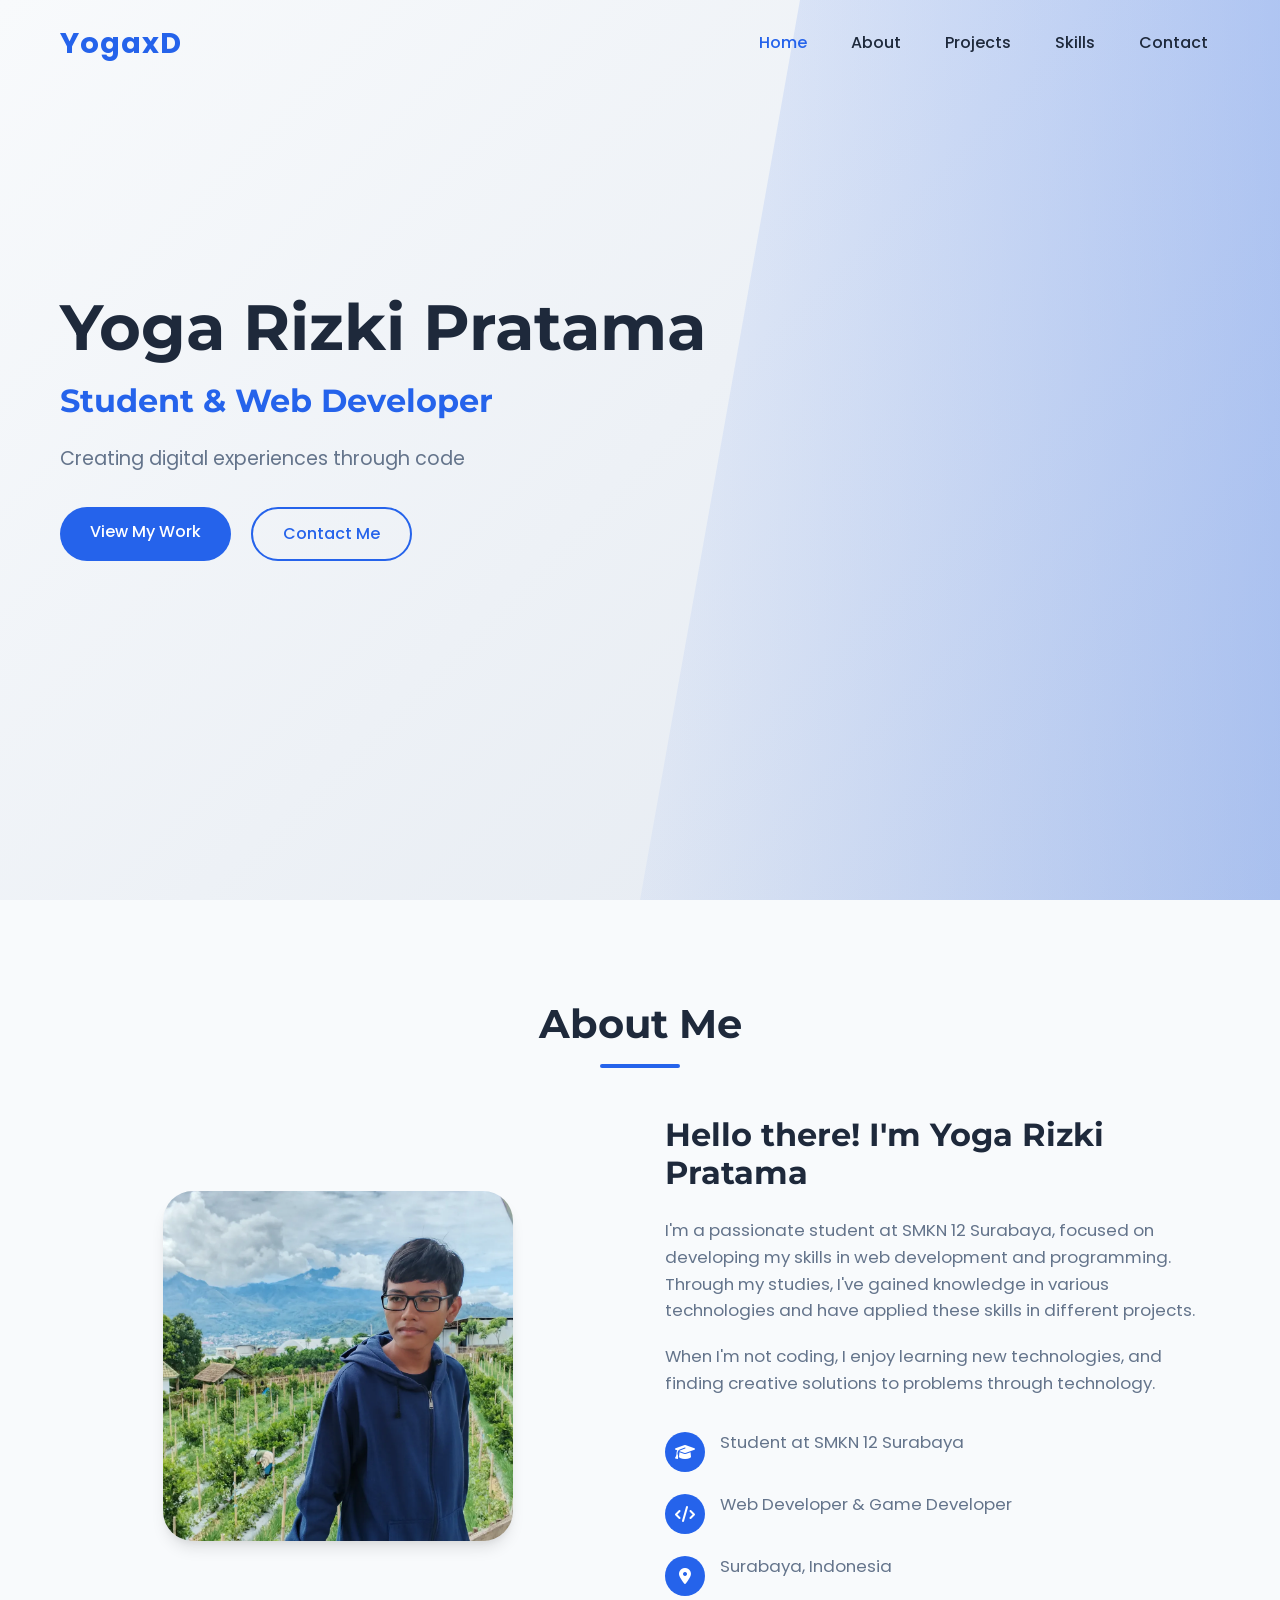
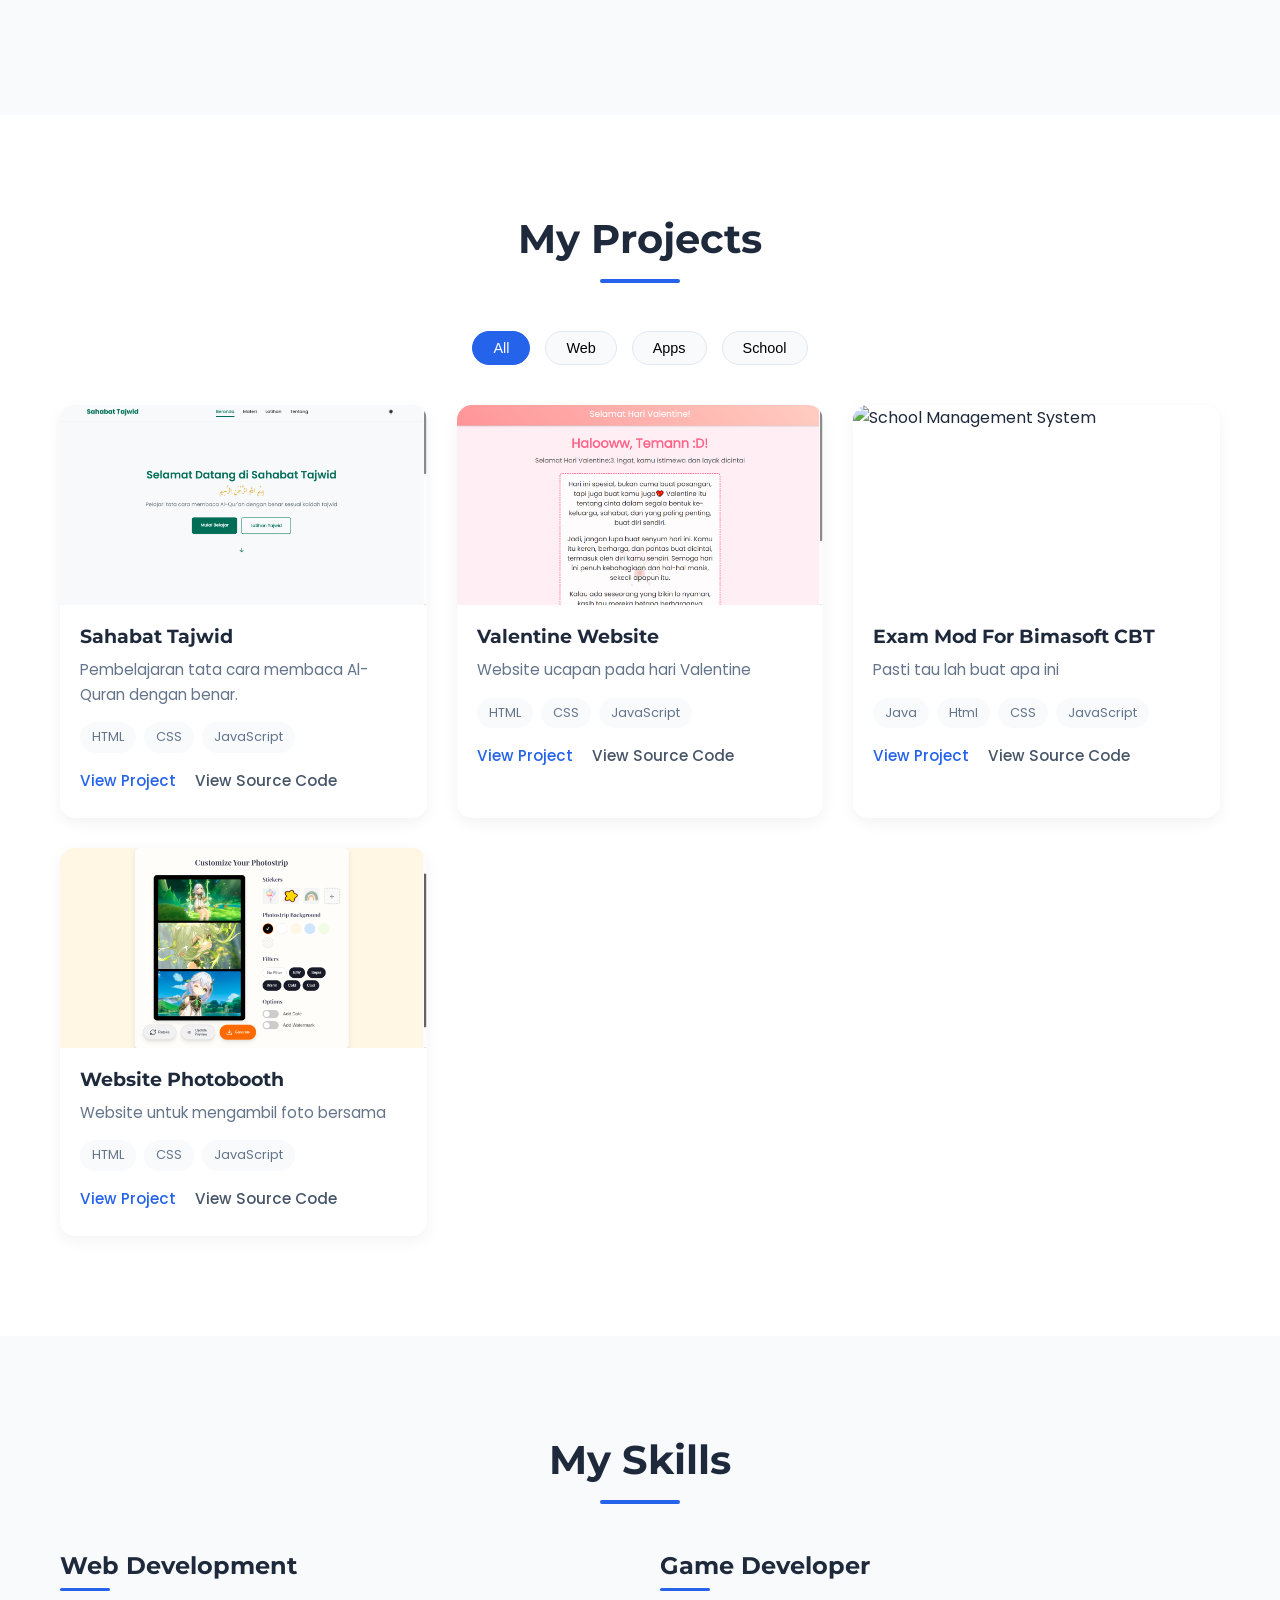
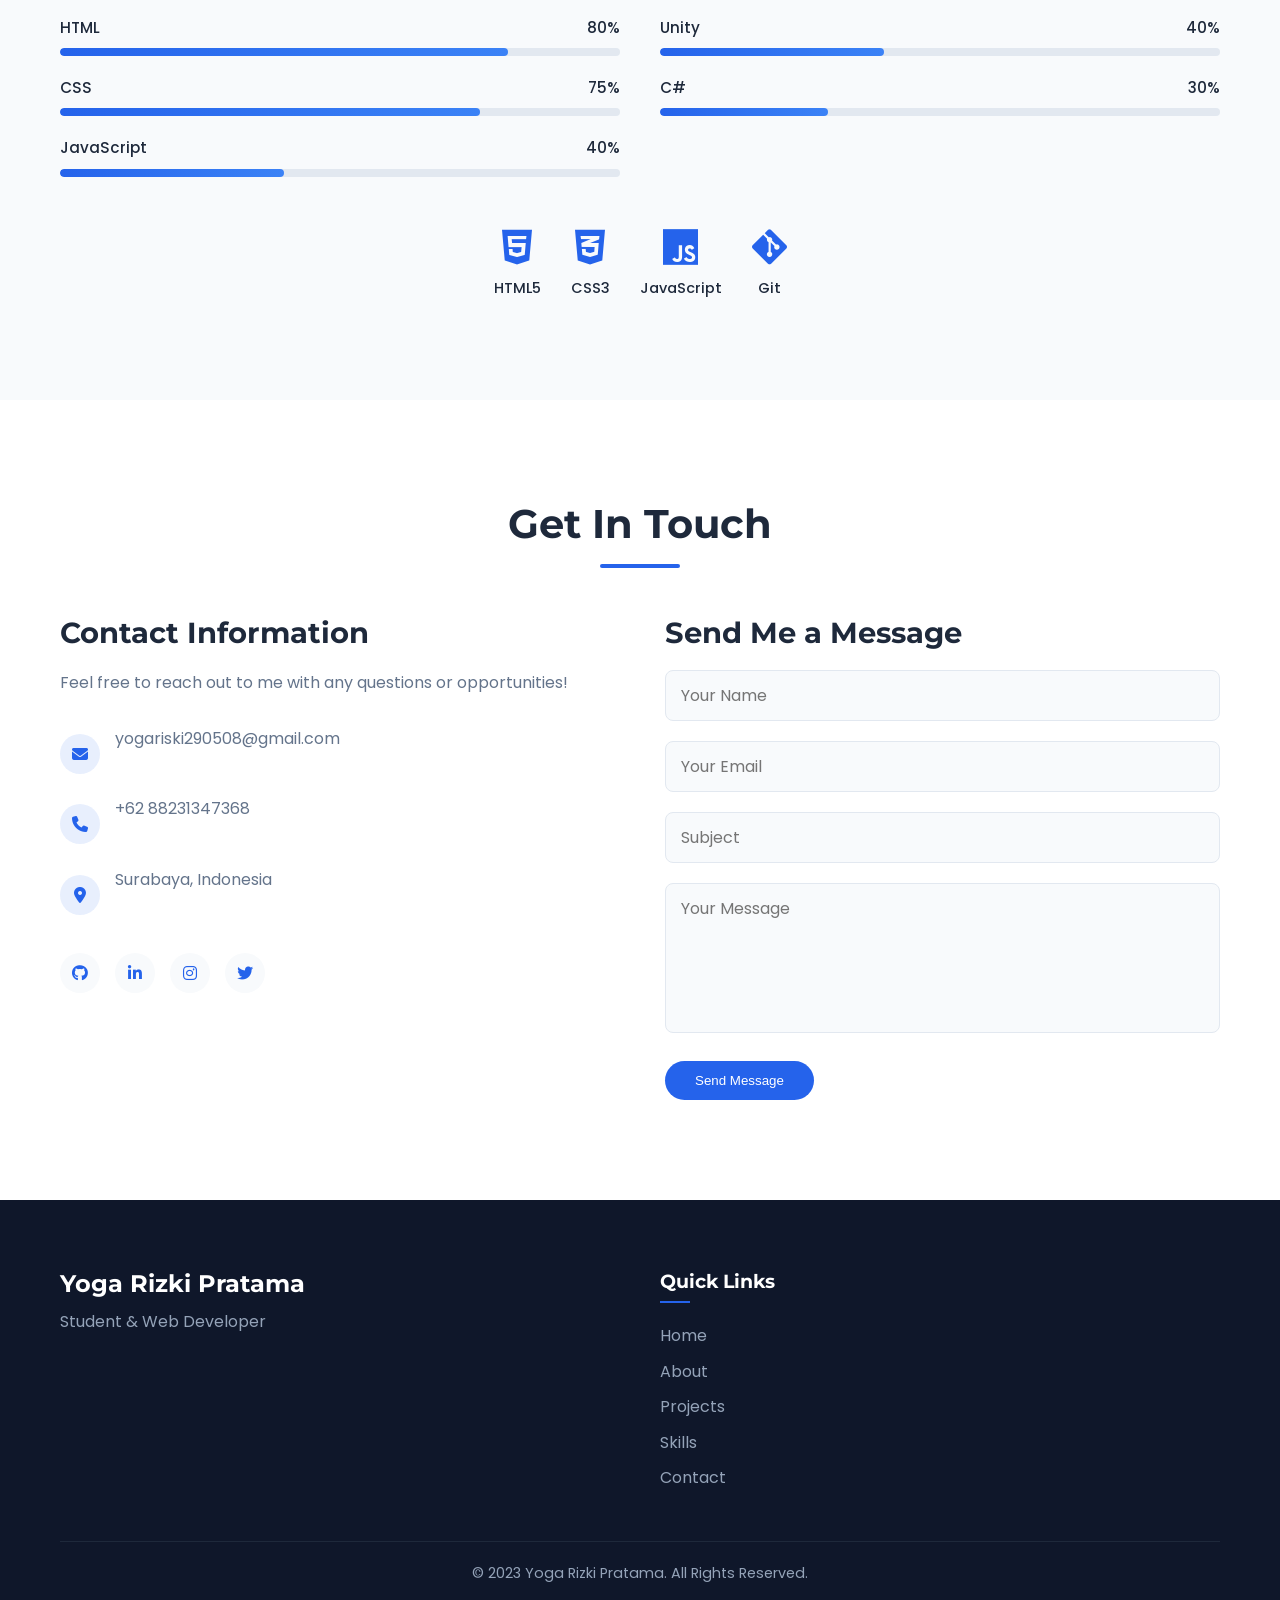
==== index.html @ cc087d46 "Update index.html" ====
<!DOCTYPE html>
<html lang="en">
  <head>
    <meta charset="UTF-8" />
    <meta name="viewport" content="width=device-width, initial-scale=1.0" />
    <title>Yoga Rizki Pratama - Portfolio</title>
    <meta name="description" content="Portfolio of Yoga Rizki Pratama, a student at SMKN 12 Surabaya" />
    <meta name="author" content="Yoga Rizki Pratama" />
    <meta property="og:image" content="/og-image.png" />
    <link rel="stylesheet" href="styles.css">
    <link rel="stylesheet" href="https://fonts.googleapis.com/css2?family=Poppins:wght@300;400;500;600;700&display=swap">
    <link rel="stylesheet" href="https://fonts.googleapis.com/css2?family=Montserrat:wght@700;800&display=swap">
    <link rel="stylesheet" href="https://cdnjs.cloudflare.com/ajax/libs/font-awesome/6.4.0/css/all.min.css">
  </head>

  <body>
    <nav class="navbar">
      <div class="container">
        <div class="logo">YogaxD</div>
        <ul class="nav-links">
          <li><a href="#home" class="active">Home</a></li>
          <li><a href="#about">About</a></li>
          <li><a href="#projects">Projects</a></li>
          <li><a href="#skills">Skills</a></li>
          <li><a href="#contact">Contact</a></li>
        </ul>
        <div class="hamburger">
          <span></span>
          <span></span>
          <span></span>
        </div>
      </div>
    </nav>

    <section id="home" class="hero">
      <div class="container">
        <div class="hero-content">
          <h1>Yoga Rizki Pratama</h1>
          <h2>Student & Web Developer</h2>
          <p>Creating digital experiences through code</p>
          <div class="hero-buttons">
            <a href="#projects" class="btn btn-primary">View My Work</a>
            <a href="#contact" class="btn btn-secondary">Contact Me</a>
          </div>
        </div>
      </div>
      <div class="hero-shape"></div>
    </section>

    <section id="about" class="about">
      <div class="container">
        <div class="section-header">
          <h2>About Me</h2>
          <div class="underline"></div>
        </div>
        <div class="about-content">
          <div class="about-image">
            <div class="image-container">
              <img src="img/yoga.jpg" alt="Yoga Rizki Pratama" class="profile-image">
            </div>
          </div>
          <div class="about-text">
            <h3>Hello there! I'm Yoga Rizki Pratama</h3>
            <p>I'm a passionate student at SMKN 12 Surabaya, focused on developing my skills in web development and programming. Through my studies, I've gained knowledge in various technologies and have applied these skills in different projects.</p>
            <p>When I'm not coding, I enjoy learning new technologies, and finding creative solutions to problems through technology.</p>
            <div class="about-details">
              <div class="detail">
                <i class="fas fa-graduation-cap"></i>
                <p>Student at SMKN 12 Surabaya</p>
              </div>
              <div class="detail">
                <i class="fas fa-code"></i>
                <p>Web Developer & Game Developer</p>
              </div>
              <div class="detail">
                <i class="fas fa-map-marker-alt"></i>
                <p>Surabaya, Indonesia</p>
              </div>
            </div>
          </div>
        </div>
      </div>
    </section>

    <section id="projects" class="projects">
      <div class="container">
        <div class="section-header">
          <h2>My Projects</h2>
          <div class="underline"></div>
        </div>
        <div class="project-filter">
          <button class="filter-btn active" data-filter="all">All</button>
          <button class="filter-btn" data-filter="web">Web</button>
          <button class="filter-btn" data-filter="apps">Apps</button>
          <button class="filter-btn" data-filter="school">School</button>
        </div>
        <div class="projects-grid">
          <div class="project-card" data-category="web">
            <div class="project-img">
              <img src="img/sahabat-tajwid.png" alt="Sahabat Tajwid">
            </div>
            <div class="project-content">
              <h3>Sahabat Tajwid</h3>
              <p>Pembelajaran tata cara membaca Al-Quran dengan benar.</p>
              <div class="project-tags">
                <span>HTML</span>
                <span>CSS</span>
                <span>JavaScript</span>
              </div>
              <a href="https://sahabat-tajwid.vercel.app/" class="project-link">View Project</a>
              <a href="https://github.com/yogaxdd/Sahabat-Tajwid" class="project-source-link">View Source Code</a>
            </div>
          </div>
          <div class="project-card" data-category="web">
            <div class="project-img">
              <img src="img/valentine.png" alt="Valentine Website">
            </div>
            <div class="project-content">
              <h3>Valentine Website</h3>
              <p>Website ucapan pada hari Valentine</p>
              <div class="project-tags">
                <span>HTML</span>
                <span>CSS</span>
                <span>JavaScript</span>
              </div>
              <a href="https://happyvalentineforyou.vercel.app/" class="project-link">View Project</a>
              <a href="https://github.com/yogaxdd/Valentine-Website" class="project-source-link">View Source Code</a>
            </div>
          </div>
          <div class="project-card" data-category="school">
            <div class="project-img">
              <img src="https://images.unsplash.com/photo-1461749280684-dccba630e2f6" alt="School Management System">
            </div>
            <div class="project-content">
              <h3>Exam Mod For Bimasoft CBT</h3>
              <p>Pasti tau lah buat apa ini</p>
              <div class="project-tags">
                <span>Java</span>
                <span>Html</span>
                <span>CSS</span>
                <span>JavaScript</span>
              </div>
              <a href="https://github.com/yogaxdd/CBT-ExamMod" class="project-link">View Project</a>
              <a href="https://github.com/yogaxdd/CBT-ExamMod" class="project-source-link">View Source Code</a>
            </div>
          </div>
          <div class="project-card" data-category="web">
            <div class="project-img">
              <img src="img/photobooth.png" alt="Personal Blog">
            </div>
            <div class="project-content">
              <h3>Website Photobooth</h3>
              <p>Website untuk mengambil foto bersama</p>
              <div class="project-tags">
                <span>HTML</span>
                <span>CSS</span>
                <span>JavaScript</span>
              </div>
              <a href="https://sinemarolas-photobooth.vercel.app/" class="project-link">View Project</a>
              <a href="https://github.com/yogaxdd/Sinemarolas-Photobooth" class="project-source-link">View Source Code</a>
            </div>
          </div>
        </div>
      </div>
    </section>

    <section id="skills" class="skills">
      <div class="container">
        <div class="section-header">
          <h2>My Skills</h2>
          <div class="underline"></div>
        </div>
        <div class="skills-content">
          <div class="skills-category">
            <h3>Web Development</h3>
            <div class="skills-list">
              <div class="skill-item">
                <div class="skill-info">
                  <span>HTML</span>
                  <span>80%</span>
                </div>
                <div class="skill-bar">
                  <div class="skill-progress" style="width: 80%"></div>
                </div>
              </div>
              <div class="skill-item">
                <div class="skill-info">
                  <span>CSS</span>
                  <span>75%</span>
                </div>
                <div class="skill-bar">
                  <div class="skill-progress" style="width: 75%"></div>
                </div>
              </div>
              <div class="skill-item">
                <div class="skill-info">
                  <span>JavaScript</span>
                  <span>40%</span>
                </div>
                <div class="skill-bar">
                  <div class="skill-progress" style="width: 40%"></div>
                </div>
              </div>
            </div>
          </div>
          <div class="skills-category">
            <h3>Game Developer</h3>
            <div class="skills-list">
              <div class="skill-item">
                <div class="skill-info">
                  <span>Unity</span>
                  <span>40%</span>
                </div>
                <div class="skill-bar">
                  <div class="skill-progress" style="width: 40%"></div>
                </div>
              </div>
              <div class="skill-item">
                <div class="skill-info">
                  <span>C#</span>
                  <span>30%</span>
                </div>
                <div class="skill-bar">
                  <div class="skill-progress" style="width: 30%"></div>
                </div>
              </div>
            </div>
          </div>
        </div>
        <div class="technologies">
          <div class="tech-item">
            <i class="fab fa-html5"></i>
            <span>HTML5</span>
          </div>
          <div class="tech-item">
            <i class="fab fa-css3-alt"></i>
            <span>CSS3</span>
          </div>
          <div class="tech-item">
            <i class="fab fa-js"></i>
            <span>JavaScript</span>
          </div>
          <div class="tech-item">
            <i class="fab fa-git-alt"></i>
            <span>Git</span>
          </div>
        </div>
      </div>
    </section>

    <section id="contact" class="contact">
      <div class="container">
        <div class="section-header">
          <h2>Get In Touch</h2>
          <div class="underline"></div>
        </div>
        <div class="contact-content">
          <div class="contact-info">
            <h3>Contact Information</h3>
            <p>Feel free to reach out to me with any questions or opportunities!</p>
            <div class="contact-details">
              <div class="contact-item">
                <i class="fas fa-envelope"></i>
                <p>yogariski290508@gmail.com</p>
              </div>
              <div class="contact-item">
                <i class="fas fa-phone"></i>
                <p>+62 88231347368</p>
              </div>
              <div class="contact-item">
                <i class="fas fa-map-marker-alt"></i>
                <p>Surabaya, Indonesia</p>
              </div>
            </div>
            <div class="social-links">
              <a href="#"><i class="fab fa-github"></i></a>
              <a href="#"><i class="fab fa-linkedin-in"></i></a>
              <a href="#"><i class="fab fa-instagram"></i></a>
              <a href="#"><i class="fab fa-twitter"></i></a>
            </div>
          </div>
          <div class="contact-form">
            <h3>Send Me a Message</h3>
            <form id="contactForm">
              <div class="form-group">
                <input type="text" id="name" placeholder="Your Name" required>
              </div>
              <div class="form-group">
                <input type="email" id="email" placeholder="Your Email" required>
              </div>
              <div class="form-group">
                <input type="text" id="subject" placeholder="Subject">
              </div>
              <div class="form-group">
                <textarea id="message" placeholder="Your Message" required></textarea>
              </div>
              <button type="submit" class="btn btn-primary">Send Message</button>
            </form>
          </div>
        </div>
      </div>
    </section>

    <footer class="footer">
      <div class="container">
        <div class="footer-content">
          <div class="footer-logo">
            <h3>Yoga Rizki Pratama</h3>
            <p>Student & Web Developer</p>
          </div>
          <div class="footer-links">
            <h3>Quick Links</h3>
            <ul>
              <li><a href="#home">Home</a></li>
              <li><a href="#about">About</a></li>
              <li><a href="#projects">Projects</a></li>
              <li><a href="#skills">Skills</a></li>
              <li><a href="#contact">Contact</a></li>
            </ul>
          </div>
        </div>
        <div class="footer-bottom">
          <p>&copy; 2023 Yoga Rizki Pratama. All Rights Reserved.</p>
        </div>
      </div>
    </footer>

    <!-- IMPORTANT: DO NOT REMOVE THIS SCRIPT TAG OR THIS VERY COMMENT! -->
    <script src="https://cdn.gpteng.co/gptengineer.js" type="module"></script>
    <script src="script.js"></script>
  </body>
</html>
---- styles.css ----
/* Base Styles */
:root {
    --primary-color: #2563eb;
    --primary-dark: #1d4ed8;
    --secondary-color: #475569;
    --text-color: #1e293b;
    --text-light: #64748b;
    --bg-color: #ffffff;
    --bg-light: #f8fafc;
    --bg-dark: #0f172a;
    --accent-color: #3b82f6;
    --border-color: #e2e8f0;
    --success-color: #10b981;
    --error-color: #ef4444;
    --box-shadow: 0 10px 15px -3px rgba(0, 0, 0, 0.1), 0 4px 6px -2px rgba(0, 0, 0, 0.05);
    --transition: all 0.3s ease;
  }
  
  * {
    margin: 0;
    padding: 0;
    box-sizing: border-box;
  }
  
  html {
    scroll-behavior: smooth;
  }
  
  body {
    font-family: 'Poppins', sans-serif;
    line-height: 1.6;
    color: var(--text-color);
    background-color: var(--bg-color);
  }
  
  h1, h2, h3, h4, h5, h6 {
    font-family: 'Montserrat', sans-serif;
    font-weight: 700;
    line-height: 1.2;
  }
  
  a {
    text-decoration: none;
    color: inherit;
    transition: var(--transition);
  }
  
  ul {
    list-style: none;
  }
  
  .container {
    width: 100%;
    max-width: 1200px;
    margin: 0 auto;
    padding: 0 20px;
  }
  
  .section-header {
    text-align: center;
    margin-bottom: 3rem;
  }
  
  .section-header h2 {
    font-size: 2.5rem;
    color: var(--text-color);
    margin-bottom: 1rem;
    position: relative;
  }
  
  .underline {
    width: 80px;
    height: 4px;
    background-color: var(--primary-color);
    margin: 0 auto;
    border-radius: 10px;
  }
  
  .btn {
    display: inline-block;
    padding: 12px 30px;
    border-radius: 50px;
    font-weight: 500;
    text-align: center;
    cursor: pointer;
    transition: var(--transition);
    border: none;
    outline: none;
  }
  
  .btn-primary {
    background-color: var(--primary-color);
    color: white;
  }
  
  .btn-primary:hover {
    background-color: var(--primary-dark);
    transform: translateY(-3px);
    box-shadow: var(--box-shadow);
  }
  
  .btn-secondary {
    background-color: transparent;
    color: var(--primary-color);
    border: 2px solid var(--primary-color);
  }
  
  .btn-secondary:hover {
    background-color: var(--primary-color);
    color: white;
    transform: translateY(-3px);
    box-shadow: var(--box-shadow);
  }
  
  /* Navbar Styles */
  .navbar {
    position: fixed;
    top: 0;
    left: 0;
    width: 100%;
    z-index: 1000;
    background-color: transparent;
    padding: 20px 0;
    transition: var(--transition);
  }
  
  .navbar.scrolled {
    background-color: white;
    box-shadow: 0 5px 20px rgba(0, 0, 0, 0.1);
    padding: 15px 0;
  }
  
  .navbar .container {
    display: flex;
    justify-content: space-between;
    align-items: center;
  }
  
  .logo {
    font-size: 1.8rem;
    font-weight: 700;
    color: var(--primary-color);
    letter-spacing: 1px;
  }
  
  .nav-links {
    display: flex;
    gap: 20px;
  }
  
  .nav-links a {
    font-size: 1rem;
    font-weight: 500;
    padding: 8px 12px;
    border-radius: 4px;
    color: var(--text-color);
  }
  
  .nav-links a:hover, .nav-links a.active {
    color: var(--primary-color);
  }
  
  .hamburger {
    display: none;
    cursor: pointer;
  }
  
  .hamburger span {
    display: block;
    width: 25px;
    height: 3px;
    background-color: var(--text-color);
    margin: 5px 0;
    transition: var(--transition);
  }
  
  /* Hero Section */
  .hero {
    position: relative;
    height: 100vh;
    background: linear-gradient(135deg, #f8fafc 0%, #e2e8f0 100%);
    display: flex;
    align-items: center;
    overflow: hidden;
  }
  
  .hero-content {
    max-width: 700px;
    margin-top: -50px;
  }
  
  .hero h1 {
    font-size: 4rem;
    color: var(--text-color);
    margin-bottom: 1rem;
    animation: fadeInDown 1s ease;
  }
  
  .hero h2 {
    font-size: 2rem;
    color: var(--primary-color);
    margin-bottom: 1.5rem;
    animation: fadeInDown 1.2s ease;
  }
  
  .hero p {
    font-size: 1.2rem;
    color: var(--text-light);
    margin-bottom: 2rem;
    animation: fadeInDown 1.4s ease;
  }
  
  .hero-buttons {
    display: flex;
    gap: 20px;
    animation: fadeInUp 1.6s ease;
  }
  
  .hero-shape {
    position: absolute;
    right: 0;
    top: 0;
    width: 50%;
    height: 100%;
    background: linear-gradient(to right, rgba(37, 99, 235, 0.05) 0%, rgba(37, 99, 235, 0.3) 100%);
    clip-path: polygon(25% 0%, 100% 0%, 100% 100%, 0% 100%);
    z-index: 0;
  }
  
  /* About Section */
  .about {
    padding: 100px 0;
    background-color: var(--bg-light);
  }
  
  .about-content {
    display: flex;
    align-items: center;
    gap: 50px;
  }
  
  .about-image {
    flex: 1;
  }
  
  .image-container {
    width: 350px;
    height: 350px;
    border-radius: 30px;
    overflow: hidden;
    position: relative;
    box-shadow: var(--box-shadow);
    margin: 0 auto;
  }
  
  .image-placeholder {
    width: 100%;
    height: 100%;
    display: flex;
    align-items: center;
    justify-content: center;
    font-size: 4rem;
    font-weight: 700;
    color: white;
    background: linear-gradient(135deg, var(--primary-color) 0%, var(--accent-color) 100%);
  }
  
  .profile-image {
    width: 100%;
    height: 100%;
    object-fit: cover;
  }
  
  .about-text {
    flex: 1;
  }
  
  .about-text h3 {
    font-size: 2rem;
    margin-bottom: 1.5rem;
    color: var(--text-color);
  }
  
  .about-text p {
    margin-bottom: 1.2rem;
    color: var(--text-light);
    font-size: 1.05rem;
  }
  
  .about-details {
    margin-top: 2rem;
  }
  
  .detail {
    display: flex;
    align-items: center;
    margin-bottom: 1rem;
  }
  
  .detail i {
    width: 40px;
    height: 40px;
    background-color: var(--primary-color);
    color: white;
    border-radius: 50%;
    display: flex;
    align-items: center;
    justify-content: center;
    margin-right: 15px;
  }
  
  /* Projects Section */
  .projects {
    padding: 100px 0;
  }
  
  .project-filter {
    display: flex;
    justify-content: center;
    flex-wrap: wrap;
    gap: 15px;
    margin-bottom: 40px;
  }
  
  .filter-btn {
    padding: 8px 20px;
    border-radius: 50px;
    background: var(--bg-light);
    border: 1px solid var(--border-color);
    cursor: pointer;
    font-size: 0.9rem;
    transition: var(--transition);
  }
  
  .filter-btn:hover, .filter-btn.active {
    background-color: var(--primary-color);
    color: white;
    border-color: var(--primary-color);
  }
  
  .projects-grid {
    display: grid;
    grid-template-columns: repeat(auto-fill, minmax(300px, 1fr));
    gap: 30px;
  }
  
  .project-card {
    background-color: white;
    border-radius: 15px;
    overflow: hidden;
    box-shadow: 0 5px 15px rgba(0, 0, 0, 0.05);
    transition: var(--transition);
    transform: translateY(0);
  }
  
  .project-card:hover {
    transform: translateY(-10px);
    box-shadow: var(--box-shadow);
  }
  
  .project-img {
    width: 100%;
    height: 200px;
    overflow: hidden;
  }
  
  .project-img img {
    width: 100%;
    height: 100%;
    object-fit: cover;
    transition: transform 0.5s ease;
  }
  
  .project-card:hover .project-img img {
    transform: scale(1.1);
  }
  
  .project-content {
    padding: 20px;
  }
  
  .project-content h3 {
    font-size: 1.2rem;
    margin-bottom: 10px;
    color: var(--text-color);
  }
  
  .project-content p {
    color: var(--text-light);
    margin-bottom: 15px;
    font-size: 0.95rem;
  }
  
  .project-tags {
    display: flex;
    flex-wrap: wrap;
    gap: 8px;
    margin-bottom: 15px;
  }
  
  .project-tags span {
    padding: 5px 12px;
    background-color: var(--bg-light);
    border-radius: 50px;
    font-size: 0.8rem;
    color: var(--text-light);
  }
  
  .project-link {
    display: inline-block;
    color: var(--primary-color);
    font-size: 0.95rem;
    font-weight: 500;
    padding-bottom: 3px;
    border-bottom: 2px solid transparent;
    margin-right: 15px;
  }
  
  .project-link:hover {
    border-bottom-color: var(--primary-color);
  }
  
  .project-source-link {
    display: inline-block;
    color: var(--secondary-color);
    font-size: 0.95rem;
    font-weight: 500;
    padding-bottom: 3px;
    border-bottom: 2px solid transparent;
  }
  
  .project-source-link:hover {
    border-bottom-color: var(--secondary-color);
  }
  
  /* Skills Section */
  .skills {
    padding: 100px 0;
    background-color: var(--bg-light);
  }
  
  .skills-content {
    display: grid;
    grid-template-columns: repeat(auto-fit, minmax(300px, 1fr));
    gap: 40px;
    margin-bottom: 50px;
  }
  
  .skills-category h3 {
    font-size: 1.5rem;
    margin-bottom: 25px;
    color: var(--text-color);
    position: relative;
    padding-bottom: 10px;
  }
  
  .skills-category h3::after {
    content: '';
    position: absolute;
    left: 0;
    bottom: 0;
    width: 50px;
    height: 3px;
    background-color: var(--primary-color);
    border-radius: 10px;
  }
  
  .skills-list {
    display: flex;
    flex-direction: column;
    gap: 20px;
  }
  
  .skill-item {
    width: 100%;
  }
  
  .skill-info {
    display: flex;
    justify-content: space-between;
    margin-bottom: 8px;
  }
  
  .skill-info span {
    font-size: 0.95rem;
    font-weight: 500;
  }
  
  .skill-bar {
    width: 100%;
    height: 8px;
    background-color: #e2e8f0;
    border-radius: 10px;
    overflow: hidden;
  }
  
  .skill-progress {
    height: 100%;
    background: linear-gradient(to right, var(--primary-color), var(--accent-color));
    border-radius: 10px;
    transition: width 1.5s ease-in-out;
  }
  
  .technologies {
    display: flex;
    justify-content: center;
    flex-wrap: wrap;
    gap: 30px;
    margin-top: 50px;
  }
  
  .tech-item {
    display: flex;
    flex-direction: column;
    align-items: center;
    gap: 10px;
  }
  
  .tech-item i {
    font-size: 2.5rem;
    color: var(--primary-color);
  }
  
  .tech-item span {
    font-size: 0.9rem;
    font-weight: 500;
  }
  
  /* Contact Section */
  .contact {
    padding: 100px 0;
  }
  
  .contact-content {
    display: grid;
    grid-template-columns: repeat(auto-fit, minmax(300px, 1fr));
    gap: 50px;
  }
  
  .contact-info h3, .contact-form h3 {
    font-size: 1.8rem;
    margin-bottom: 20px;
    color: var(--text-color);
  }
  
  .contact-info p {
    color: var(--text-light);
    margin-bottom: 30px;
  }
  
  .contact-details {
    margin-bottom: 30px;
  }
  
  .contact-item {
    display: flex;
    align-items: center;
    margin-bottom: 15px;
  }
  
  .contact-item i {
    width: 40px;
    height: 40px;
    background-color: rgba(37, 99, 235, 0.1);
    color: var(--primary-color);
    border-radius: 50%;
    display: flex;
    align-items: center;
    justify-content: center;
    margin-right: 15px;
  }
  
  .social-links {
    display: flex;
    gap: 15px;
  }
  
  .social-links a {
    width: 40px;
    height: 40px;
    border-radius: 50%;
    background-color: var(--bg-light);
    display: flex;
    align-items: center;
    justify-content: center;
    color: var(--primary-color);
    transition: var(--transition);
  }
  
  .social-links a:hover {
    background-color: var(--primary-color);
    color: white;
    transform: translateY(-3px);
  }
  
  .form-group {
    margin-bottom: 20px;
  }
  
  .form-group input, .form-group textarea {
    width: 100%;
    padding: 12px 15px;
    border: 1px solid var(--border-color);
    border-radius: 8px;
    font-family: 'Poppins', sans-serif;
    font-size: 1rem;
    color: var(--text-color);
    background-color: var(--bg-light);
    transition: var(--transition);
  }
  
  .form-group input:focus, .form-group textarea:focus {
    outline: none;
    border-color: var(--primary-color);
    box-shadow: 0 0 0 3px rgba(37, 99, 235, 0.1);
  }
  
  .form-group textarea {
    height: 150px;
    resize: none;
  }
  
  /* Footer */
  .footer {
    background-color: var(--bg-dark);
    color: white;
    padding: 70px 0 20px;
  }
  
  .footer-content {
    display: grid;
    grid-template-columns: repeat(auto-fit, minmax(200px, 1fr));
    gap: 40px;
    margin-bottom: 50px;
  }
  
  .footer-logo h3 {
    font-size: 1.5rem;
    margin-bottom: 10px;
  }
  
  .footer-logo p {
    color: #94a3b8;
  }
  
  .footer-links h3 {
    font-size: 1.2rem;
    margin-bottom: 20px;
    position: relative;
    padding-bottom: 10px;
  }
  
  .footer-links h3::after {
    content: '';
    position: absolute;
    left: 0;
    bottom: 0;
    width: 30px;
    height: 2px;
    background-color: var(--primary-color);
  }
  
  .footer-links ul {
    display: flex;
    flex-direction: column;
    gap: 10px;
  }
  
  .footer-links a {
    color: #94a3b8;
    transition: var(--transition);
  }
  
  .footer-links a:hover {
    color: white;
    padding-left: 5px;
  }
  
  .footer-bottom {
    text-align: center;
    padding-top: 20px;
    border-top: 1px solid #1e293b;
  }
  
  .footer-bottom p {
    color: #94a3b8;
    font-size: 0.9rem;
  }
  
  /* Animations */
  @keyframes fadeInDown {
    from {
      opacity: 0;
      transform: translateY(-20px);
    }
    to {
      opacity: 1;
      transform: translateY(0);
    }
  }
  
  @keyframes fadeInUp {
    from {
      opacity: 0;
      transform: translateY(20px);
    }
    to {
      opacity: 1;
      transform: translateY(0);
    }
  }
  
  /* Responsive Styles - Improved */
  @media screen and (max-width: 991px) {
    .hero h1 {
      font-size: 3rem;
    }
    
    .hero h2 {
      font-size: 1.8rem;
    }
    
    .about-content {
      flex-direction: column;
      text-align: center;
    }
    
    .image-container {
      width: 280px;
      height: 280px;
    }
    
    .about-text h3::after {
      left: 50%;
      transform: translateX(-50%);
    }
    
    .detail {
      justify-content: center;
    }
    
    .skills-category h3::after {
      left: 50%;
      transform: translateX(-50%);
    }
    
    .skills-category {
      text-align: center;
    }
  }
  
  @media screen and (max-width: 768px) {
    /* Fixed mobile navbar */
    .navbar {
      background-color: white;
      box-shadow: 0 2px 10px rgba(0, 0, 0, 0.1);
      padding: 15px 0;
    }
    
    .nav-links {
      position: fixed;
      top: 0;
      right: -100%;
      width: 280px;
      height: 100vh;
      background-color: white;
      flex-direction: column;
      justify-content: center;
      align-items: center;
      gap: 30px;
      transition: var(--transition);
      box-shadow: -5px 0 15px rgba(0, 0, 0, 0.1);
      z-index: 1000;
      padding: 50px 0;
    }
    
    .nav-links.active {
      right: 0;
    }
    
    .nav-links a {
      font-size: 1.1rem;
      padding: 10px 20px;
      display: block;
      width: 100%;
      text-align: center;
    }
    
    .hamburger {
      display: block;
      z-index: 1001;
    }
    
    .hamburger.active span:nth-child(1) {
      transform: rotate(45deg) translate(5px, 6px);
    }
    
    .hamburger.active span:nth-child(2) {
      opacity: 0;
    }
    
    .hamburger.active span:nth-child(3) {
      transform: rotate(-45deg) translate(5px, -6px);
    }
    
    .hero {
      height: auto;
      padding: 150px 0 100px;
    }
    
    .hero-content {
      text-align: center;
      margin: 0 auto;
    }
    
    .hero-buttons {
      justify-content: center;
    }
    
    .hero-shape {
      display: none;
    }
    
    .section-header h2 {
      font-size: 2rem;
    }
    
    .contact-content {
      text-align: center;
    }
    
    .contact-item {
      justify-content: center;
    }
    
    .social-links {
      justify-content: center;
    }
  }
  
  @media screen and (max-width: 576px) {
    .hero h1 {
      font-size: 2.5rem;
    }
    
    .hero h2 {
      font-size: 1.5rem;
    }
    
    .hero p {
      font-size: 1rem;
    }
    
    .hero-buttons {
      flex-direction: column;
      gap: 15px;
    }
    
    .btn {
      width: 100%;
    }
    
    .about, .projects, .skills, .contact {
      padding: 70px 0;
    }
    
    .image-container {
      width: 250px;
      height: 250px;
    }
    
    .project-filter {
      flex-direction: column;
      align-items: center;
    }
    
    .filter-btn {
      width: 100%;
      max-width: 200px;
    }
  }
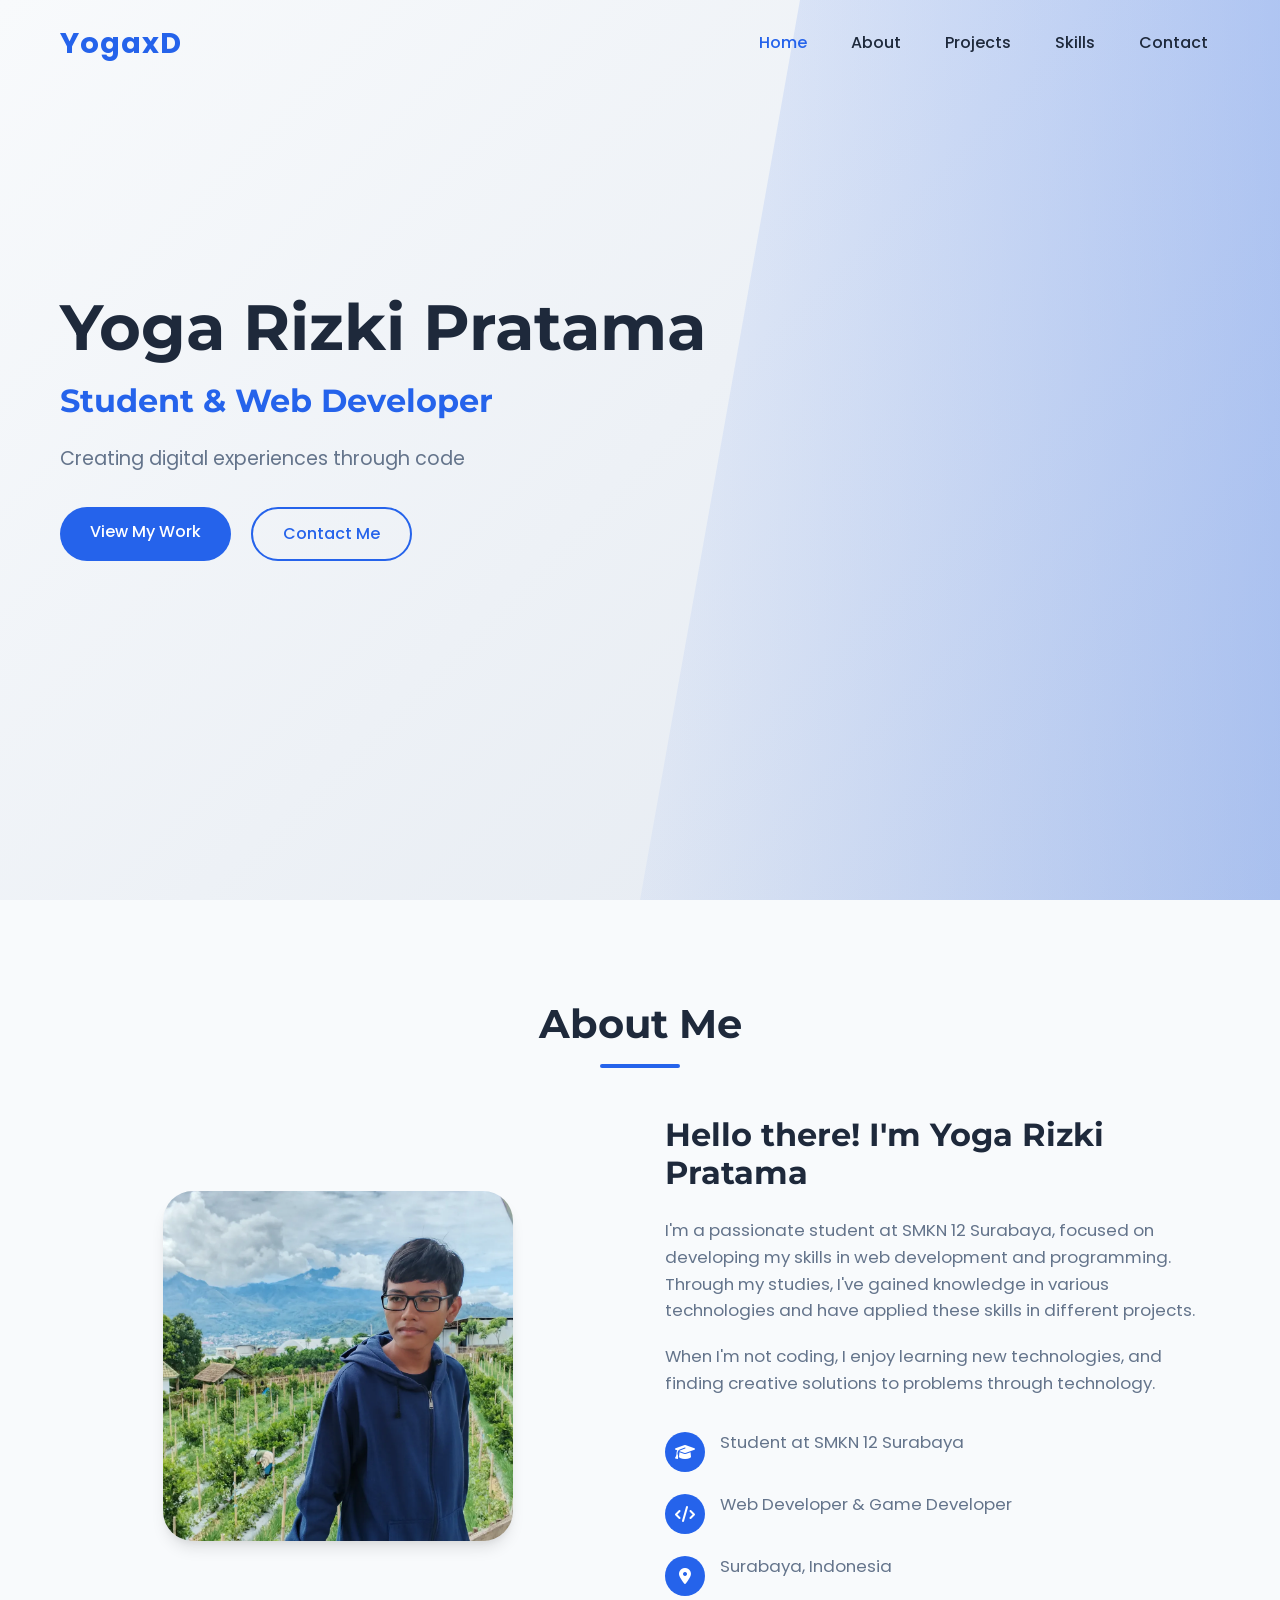
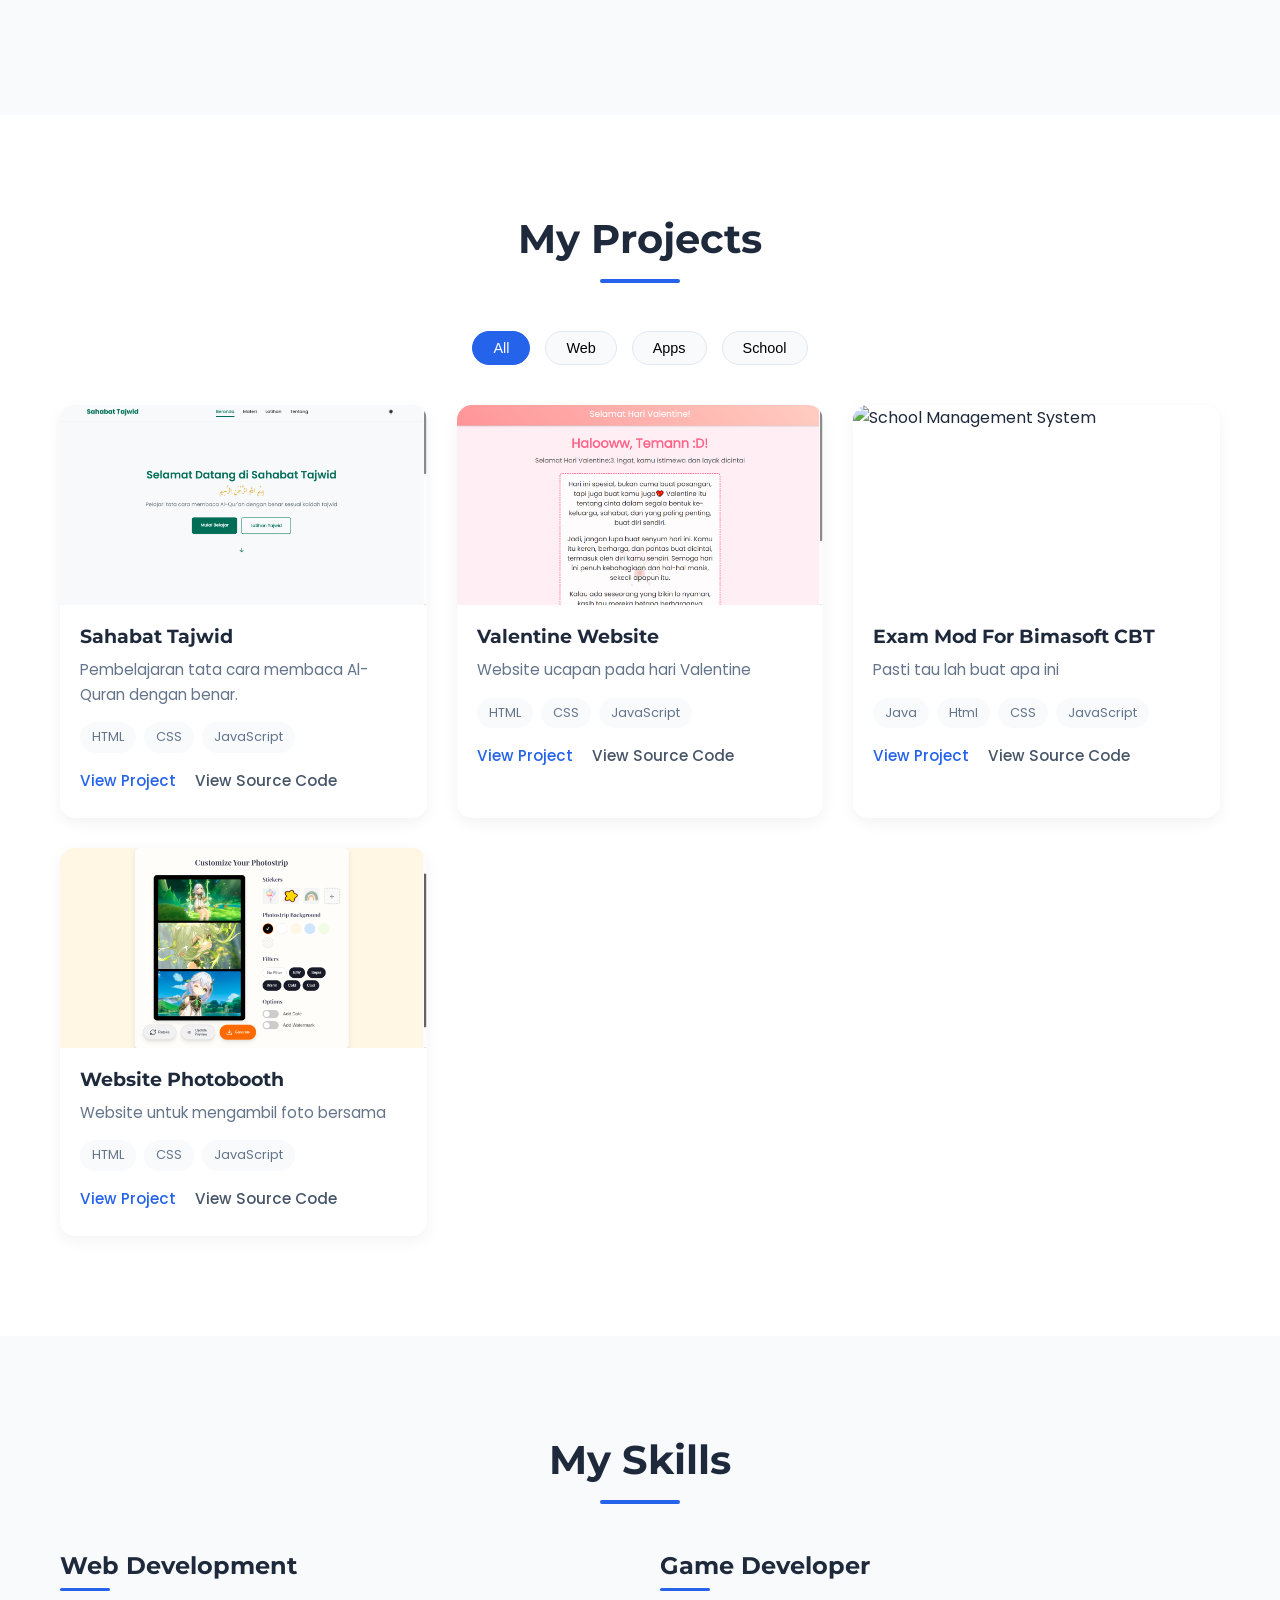
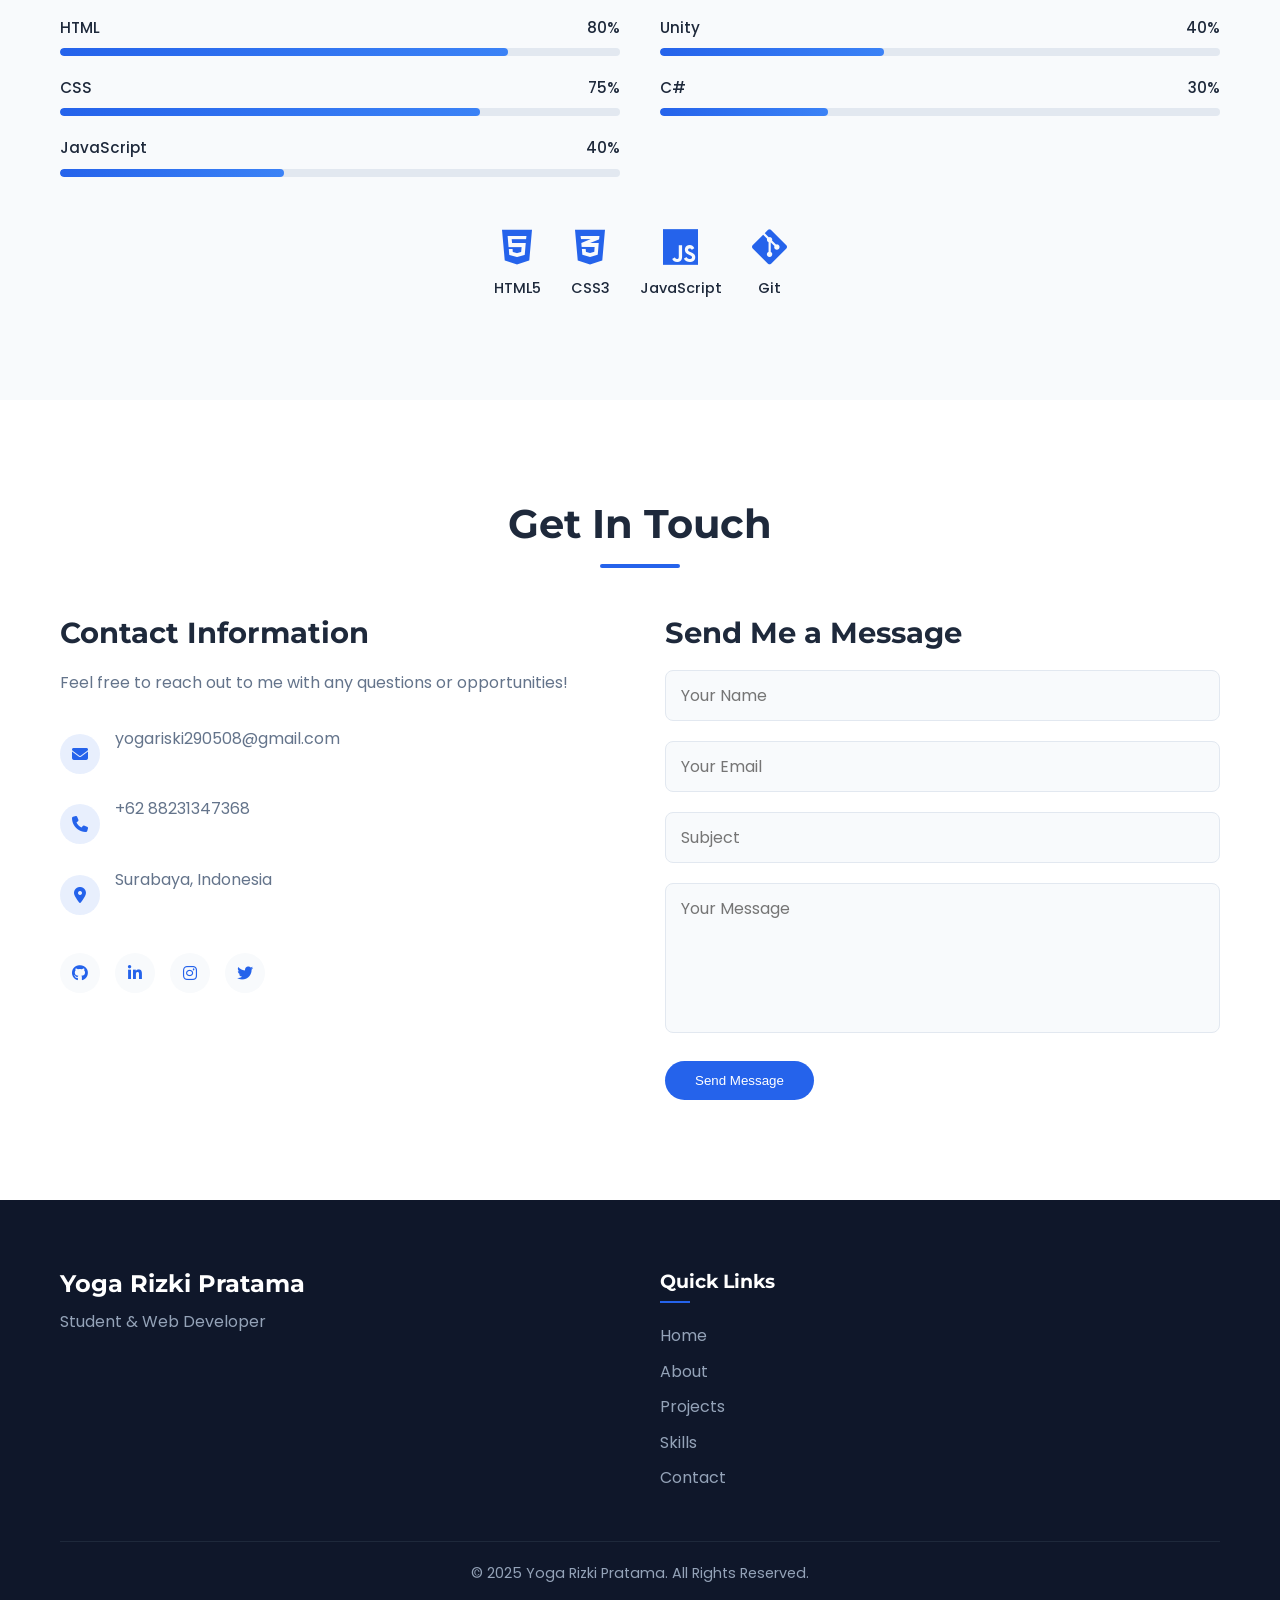
==== commit 1af00415: "Update index.html" ====
--- a/index.html
+++ b/index.html
@@ -320,7 +320,7 @@
           </div>
         </div>
         <div class="footer-bottom">
-          <p>&copy; 2023 Yoga Rizki Pratama. All Rights Reserved.</p>
+          <p>&copy; 2025 Yoga Rizki Pratama. All Rights Reserved.</p>
         </div>
       </div>
     </footer>
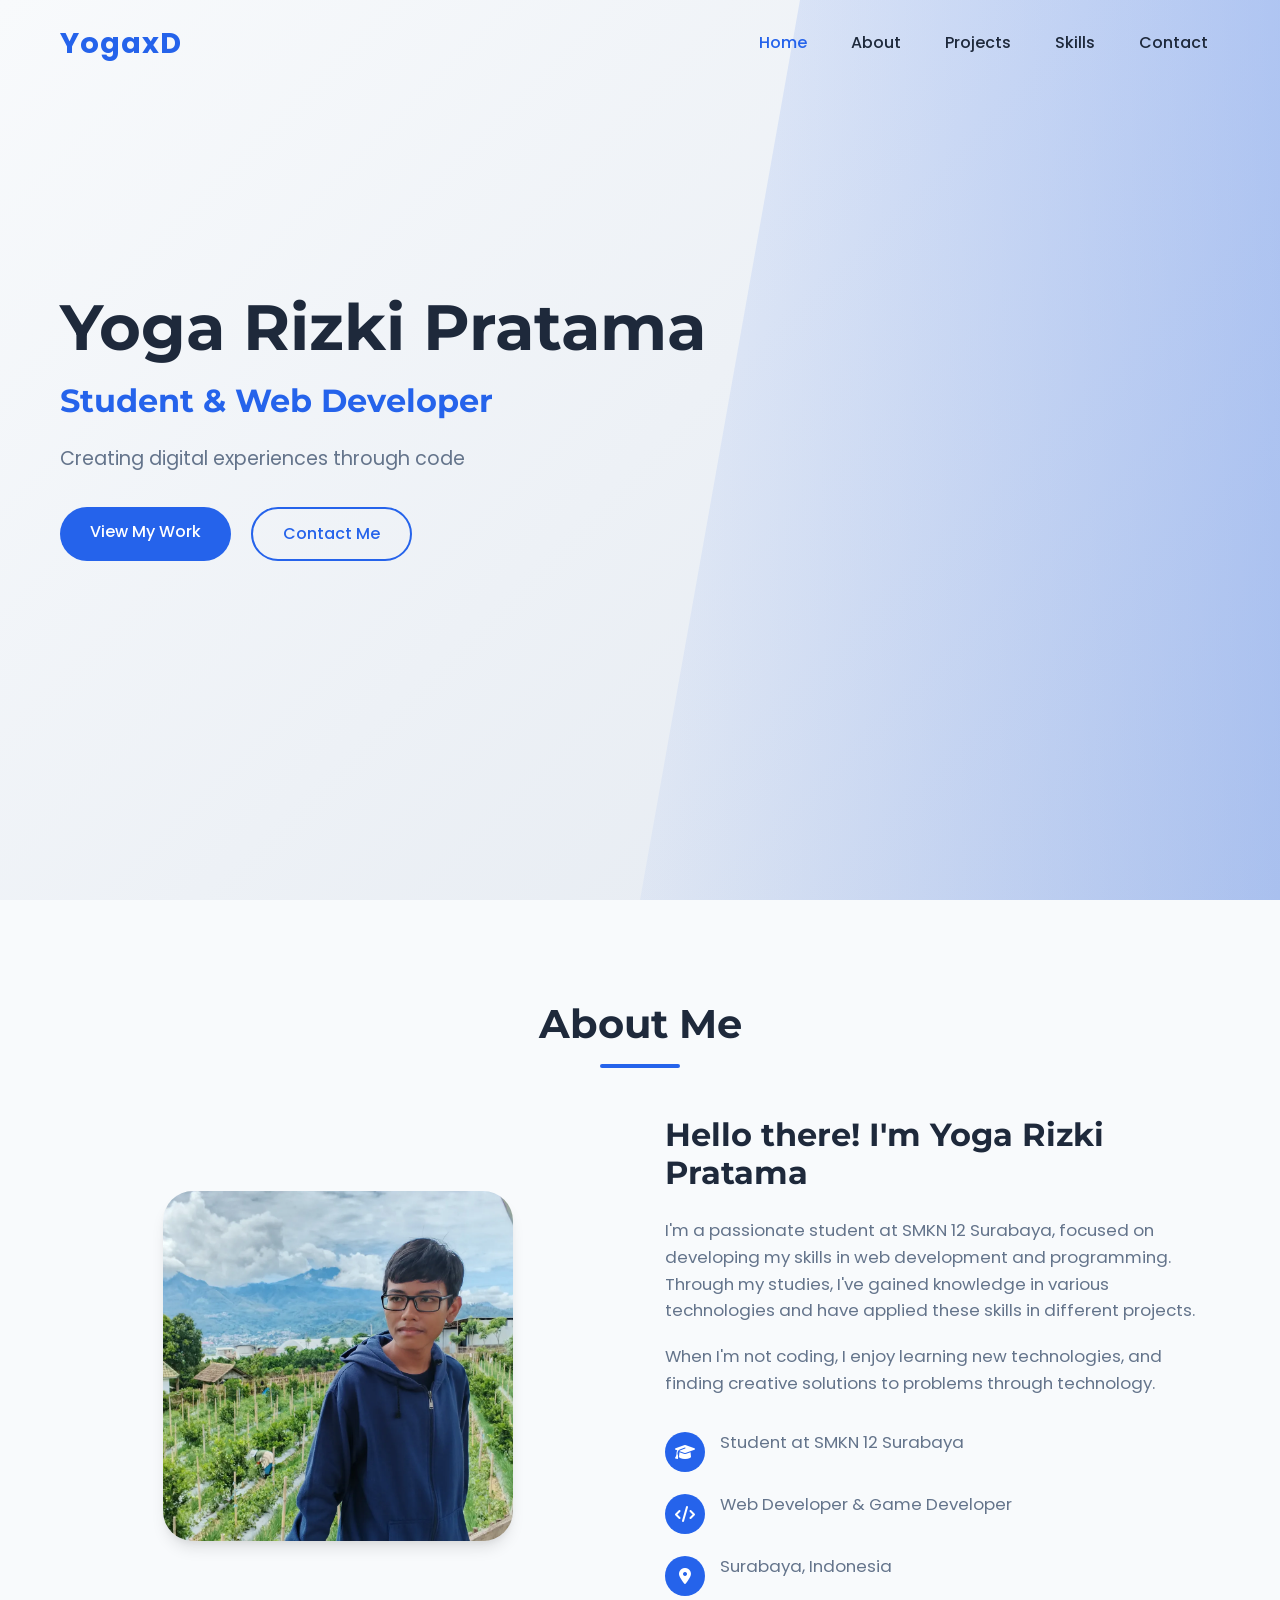
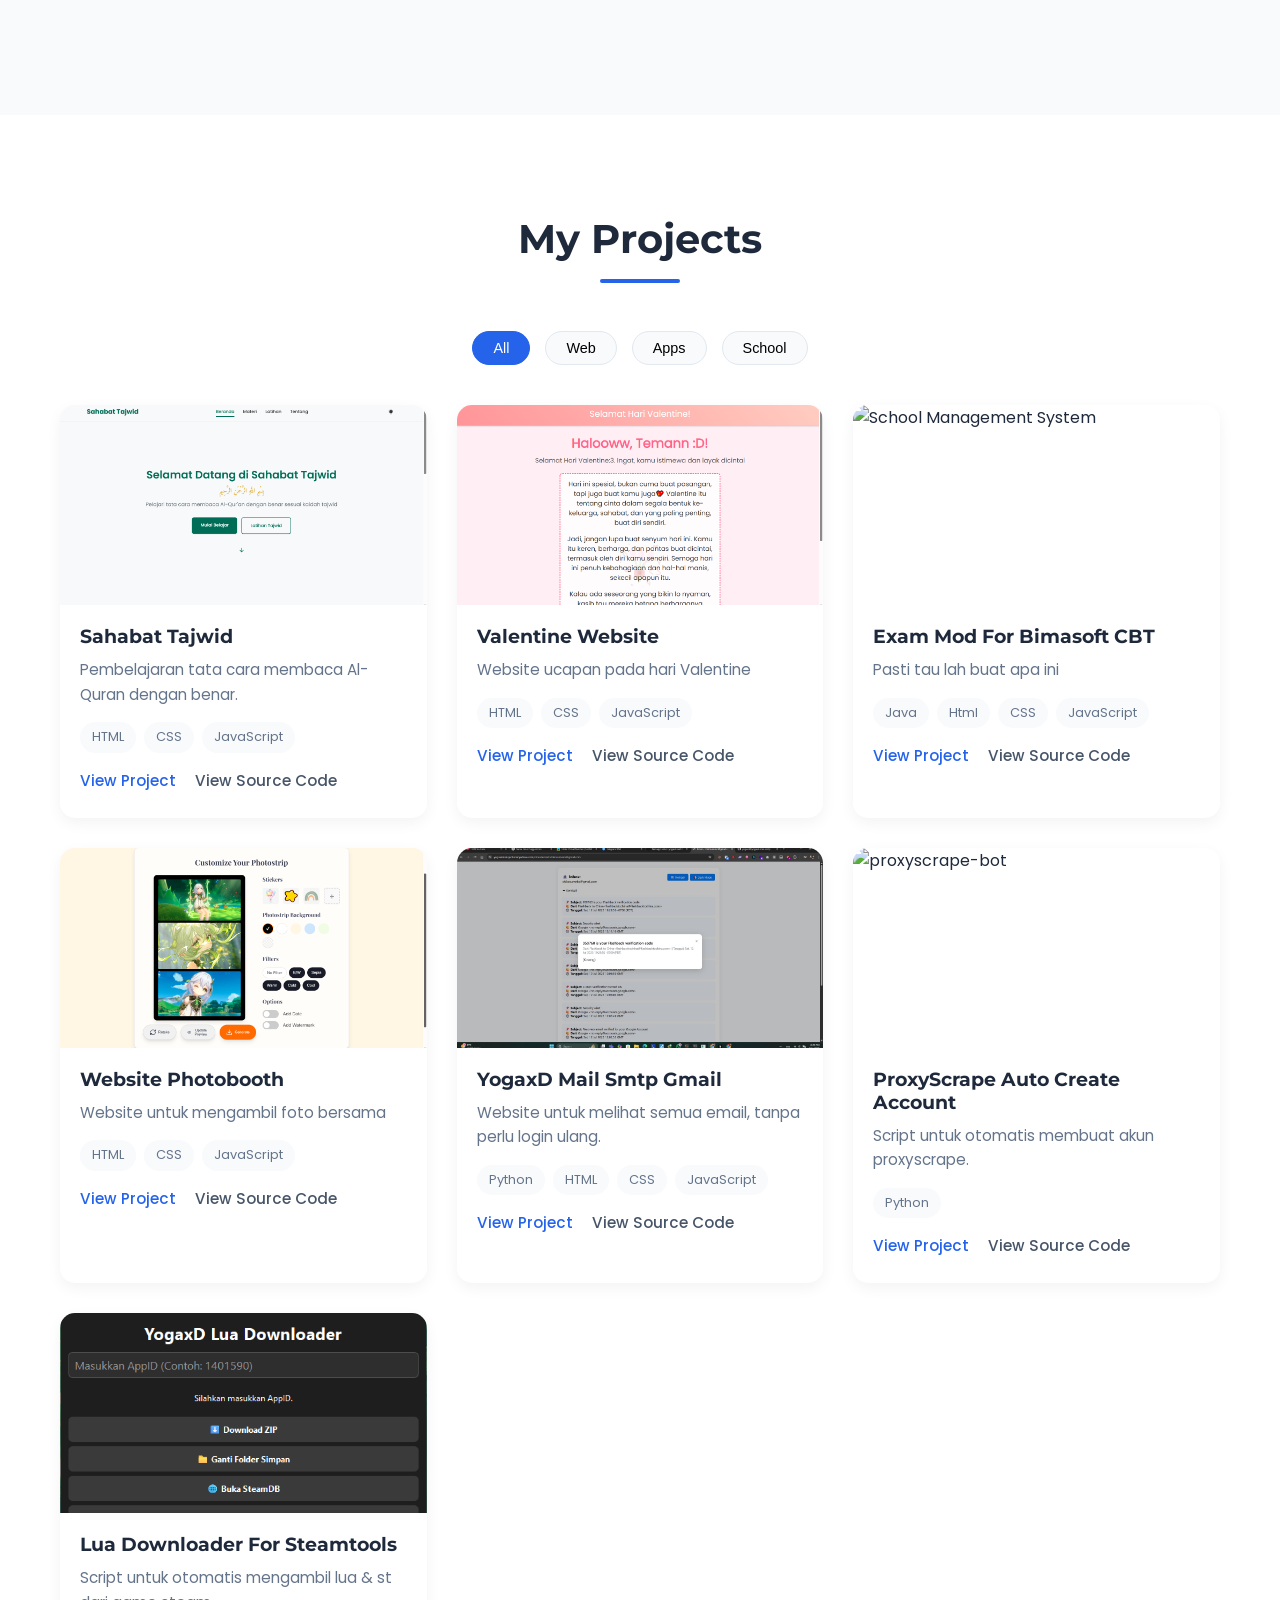
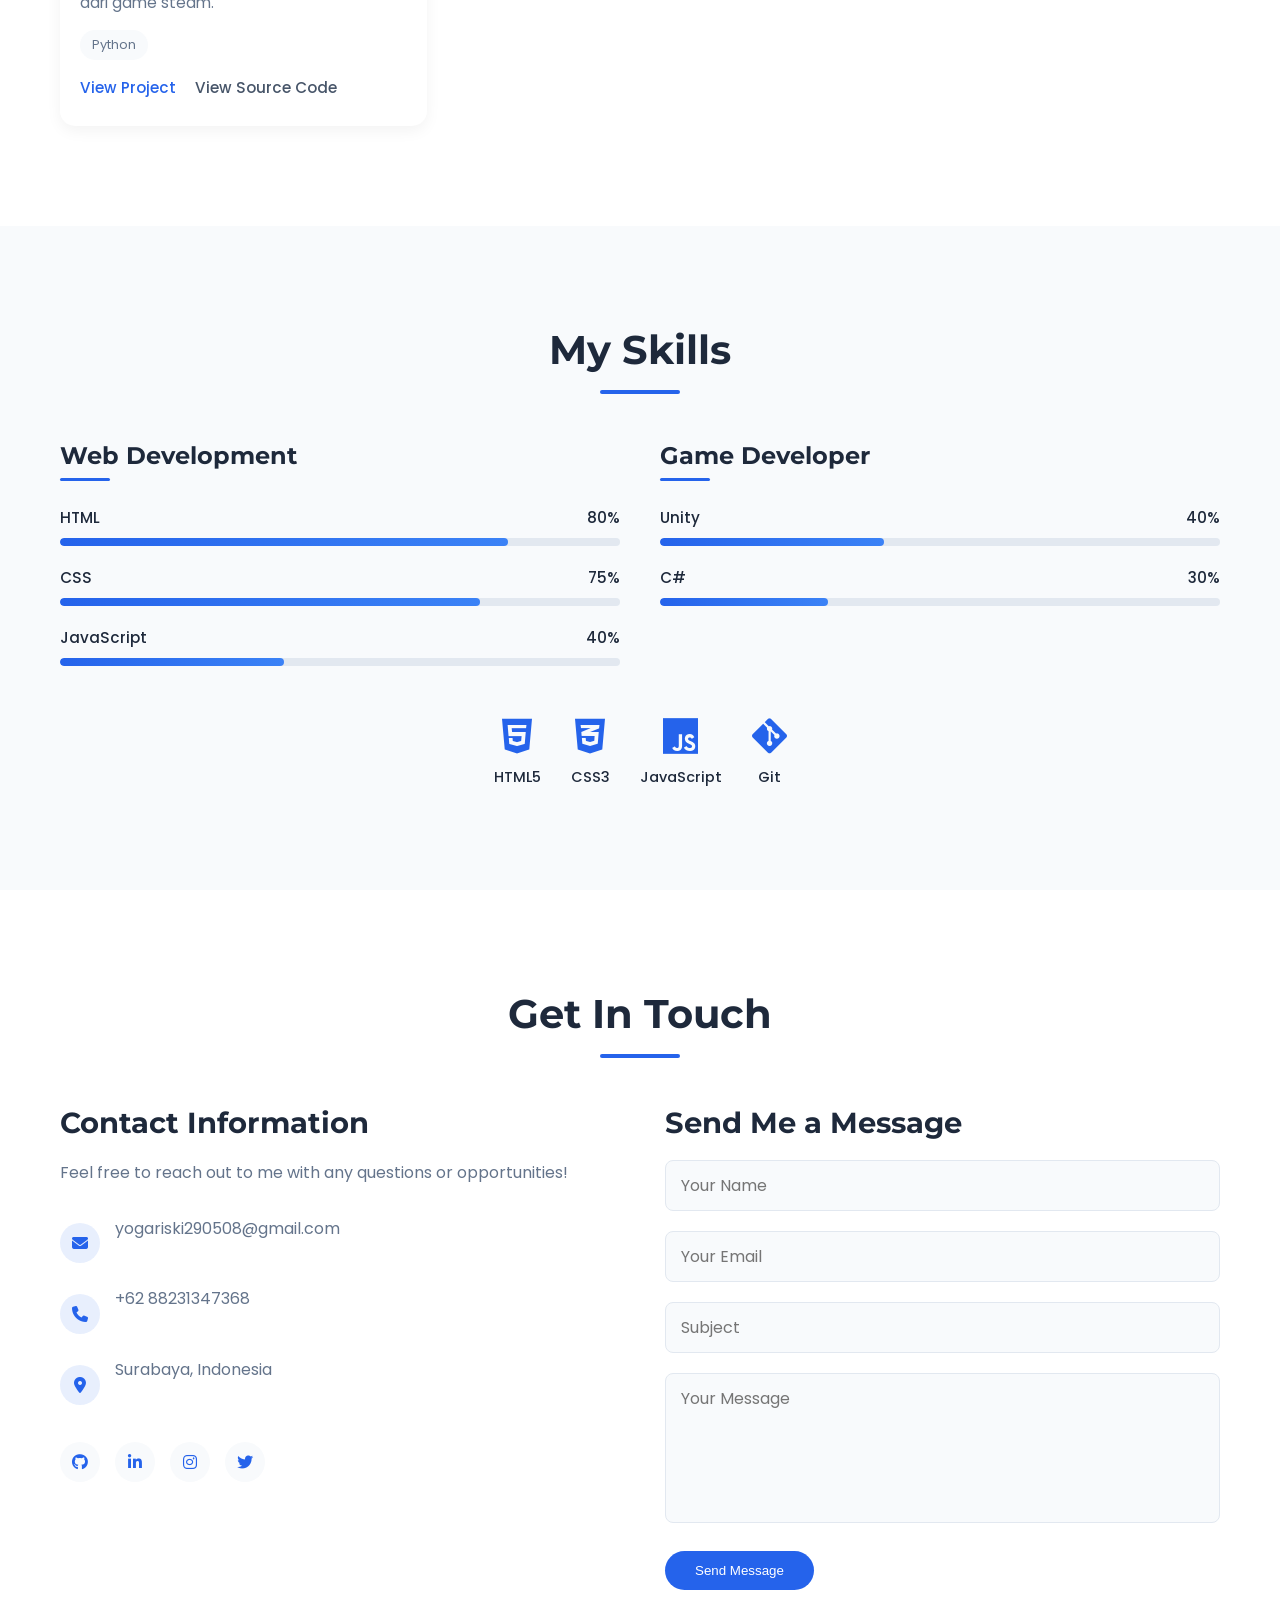
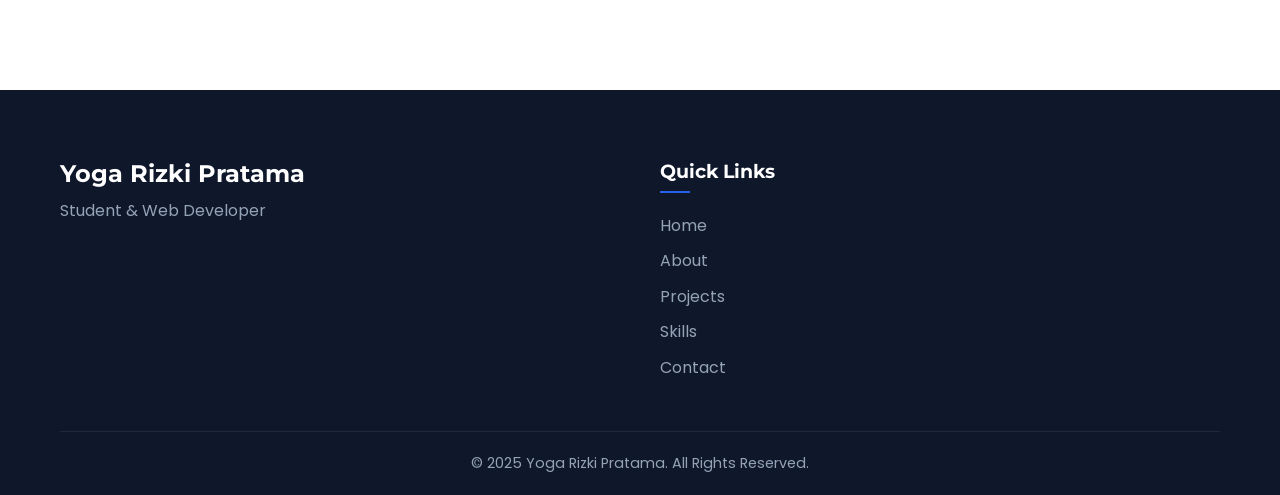
==== commit 099ed910: "Update index.html" ====
--- a/index.html
+++ b/index.html
@@ -160,6 +160,51 @@
               <a href="https://github.com/yogaxdd/Sinemarolas-Photobooth" class="project-source-link">View Source Code</a>
             </div>
           </div>
+          <div class="project-card" data-category="apps">
+            <div class="project-img">
+              <img src="img/Gambar WhatsApp 2025-07-13 pukul 11.32.54_ca41f240.jpg" alt="yogaxd-mail">
+            </div>
+            <div class="project-content">
+              <h3>YogaxD Mail Smtp Gmail</h3>
+              <p>Website untuk melihat semua email, tanpa perlu login ulang.</p>
+              <div class="project-tags">
+                <span>Python</span>
+                <span>HTML</span>
+                <span>CSS</span>
+                <span>JavaScript</span>
+              </div>
+              <a href="https://github.com/yogaxdd/yogaxd-mail-smtp" class="project-link">View Project</a>
+              <a href="https://github.com/yogaxdd/yogaxd-mail-smtp" class="project-source-link">View Source Code</a>
+            </div>
+          </div>
+          <div class="project-card" data-category="apps">
+            <div class="project-img">
+              <img src="img/Gambar WhatsApp 2025-07-11 pukul 09.24.16_1b7edf04.png" alt="proxyscrape-bot">
+            </div>
+            <div class="project-content">
+              <h3>ProxyScrape Auto Create Account</h3>
+              <p>Script untuk otomatis membuat akun proxyscrape.</p>
+              <div class="project-tags">
+                <span>Python</span>
+              </div>
+              <a href="https://github.com/yogaxdd/proxyscrape-selenium" class="project-link">View Project</a>
+              <a href="https://github.com/yogaxdd/proxyscrape-selenium" class="project-source-link">View Source Code</a>
+            </div>
+          </div>
+          <div class="project-card" data-category="apps">
+            <div class="project-img">
+              <img src="img/68747470733a2f2f692e696d6775722e636f6d2f677133454653552e706e67.png" alt="proxyscrape-bot">
+            </div>
+            <div class="project-content">
+              <h3>Lua Downloader For Steamtools</h3>
+              <p>Script untuk otomatis mengambil lua & st dari game steam.</p>
+              <div class="project-tags">
+                <span>Python</span>
+              </div>
+              <a href="https://github.com/yogaxdd/lua-downloader" class="project-link">View Project</a>
+              <a href="https://github.com/yogaxdd/lua-downloader" class="project-source-link">View Source Code</a>
+            </div>
+          </div>
         </div>
       </div>
     </section>
@@ -273,10 +318,10 @@
               </div>
             </div>
             <div class="social-links">
-              <a href="#"><i class="fab fa-github"></i></a>
-              <a href="#"><i class="fab fa-linkedin-in"></i></a>
-              <a href="#"><i class="fab fa-instagram"></i></a>
-              <a href="#"><i class="fab fa-twitter"></i></a>
+              <a href="https://github.com/yogaxdd"><i class="fab fa-github"></i></a>
+              <a href="https://www.linkedin.com/in/yoga-rizki-pratama-0a21862b8"><i class="fab fa-linkedin-in"></i></a>
+              <a href="https://instagram.com/yogakokxd"><i class="fab fa-instagram"></i></a>
+              <a href="https://x.com/yogakokxd"><i class="fab fa-twitter"></i></a>
             </div>
           </div>
           <div class="contact-form">
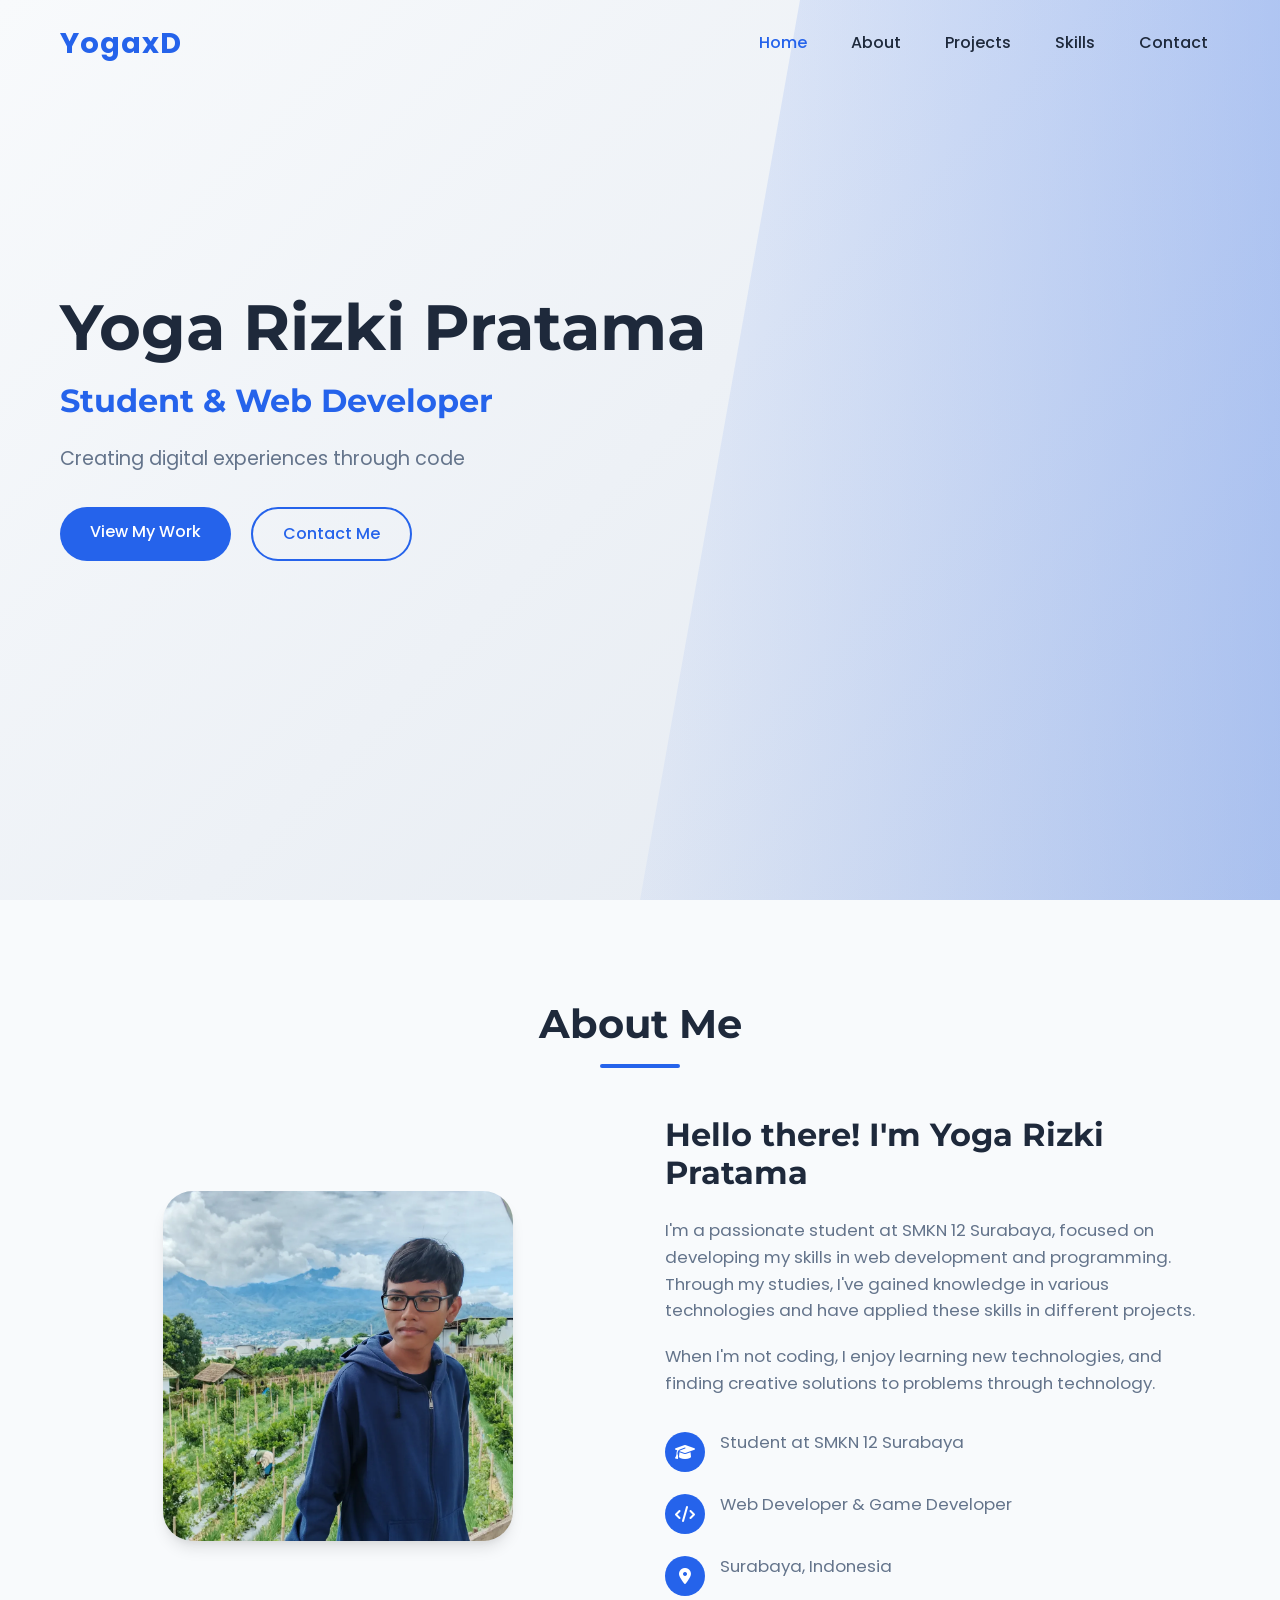
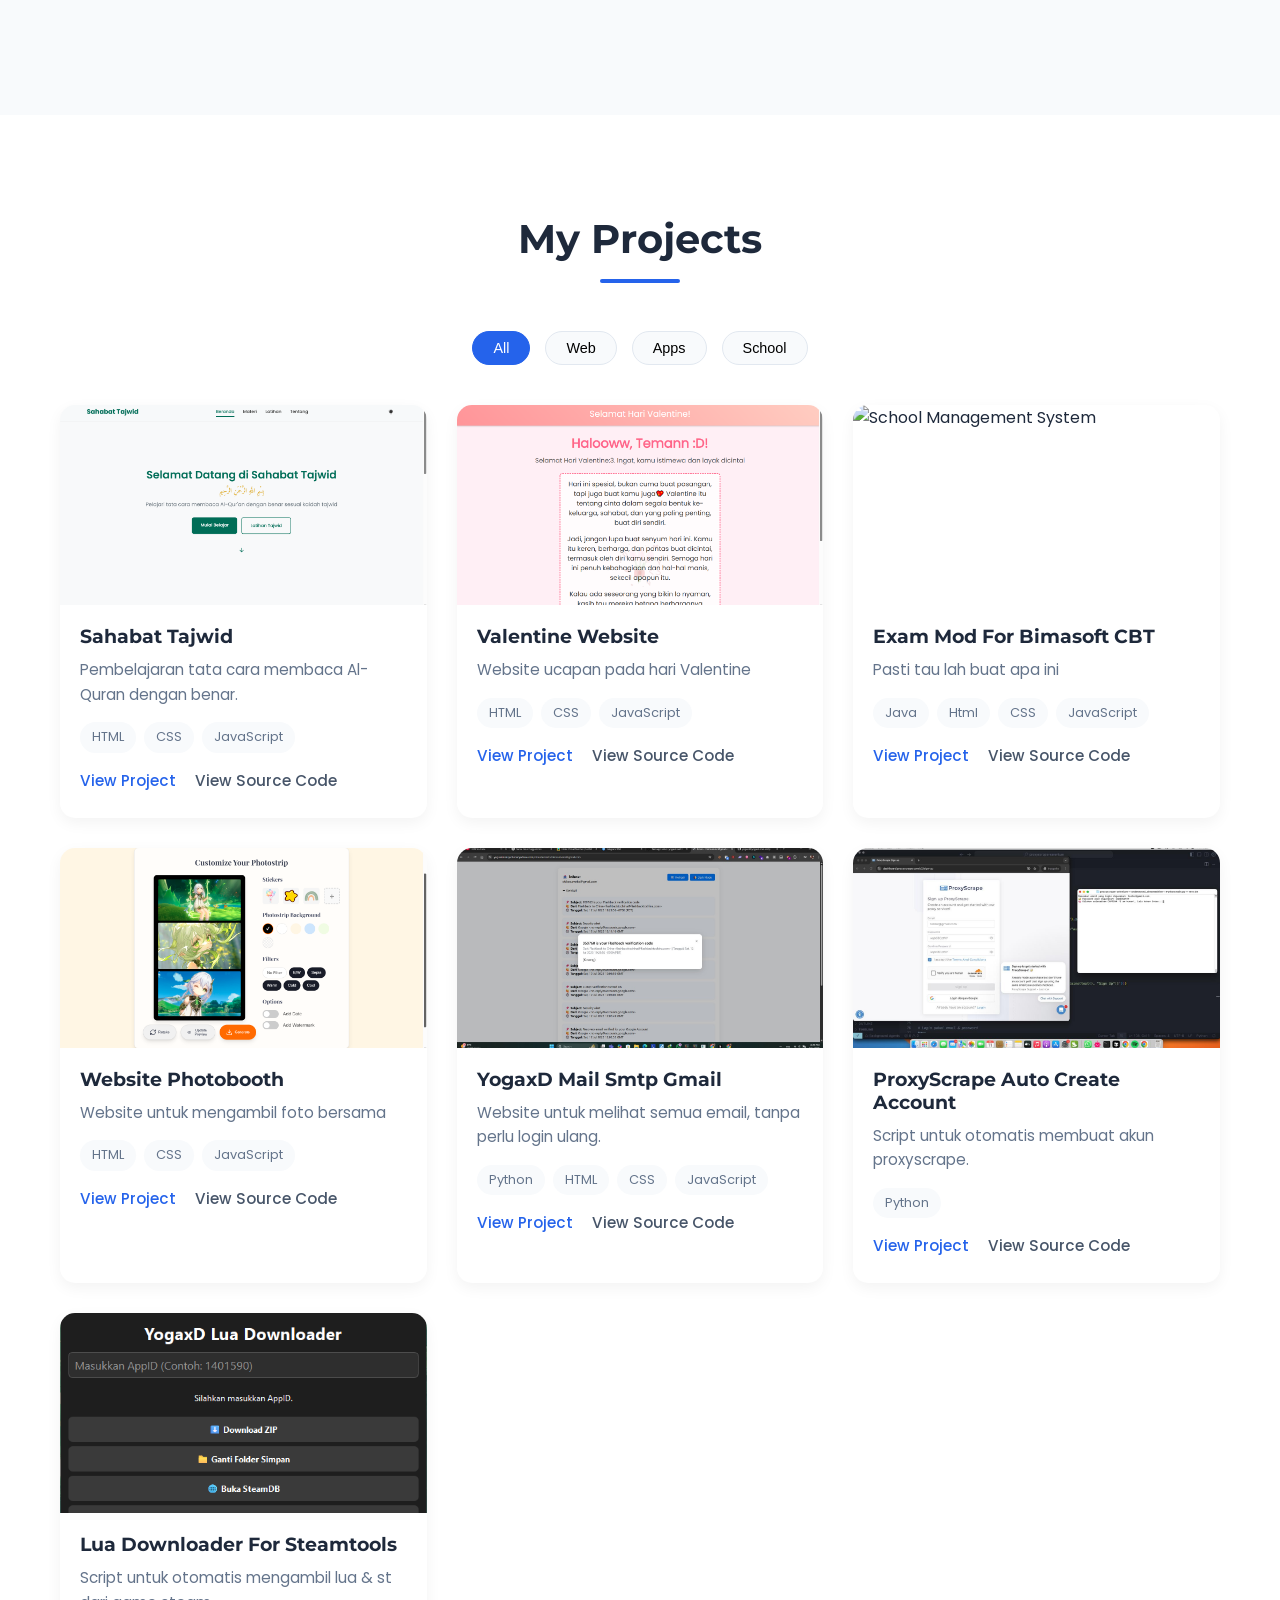
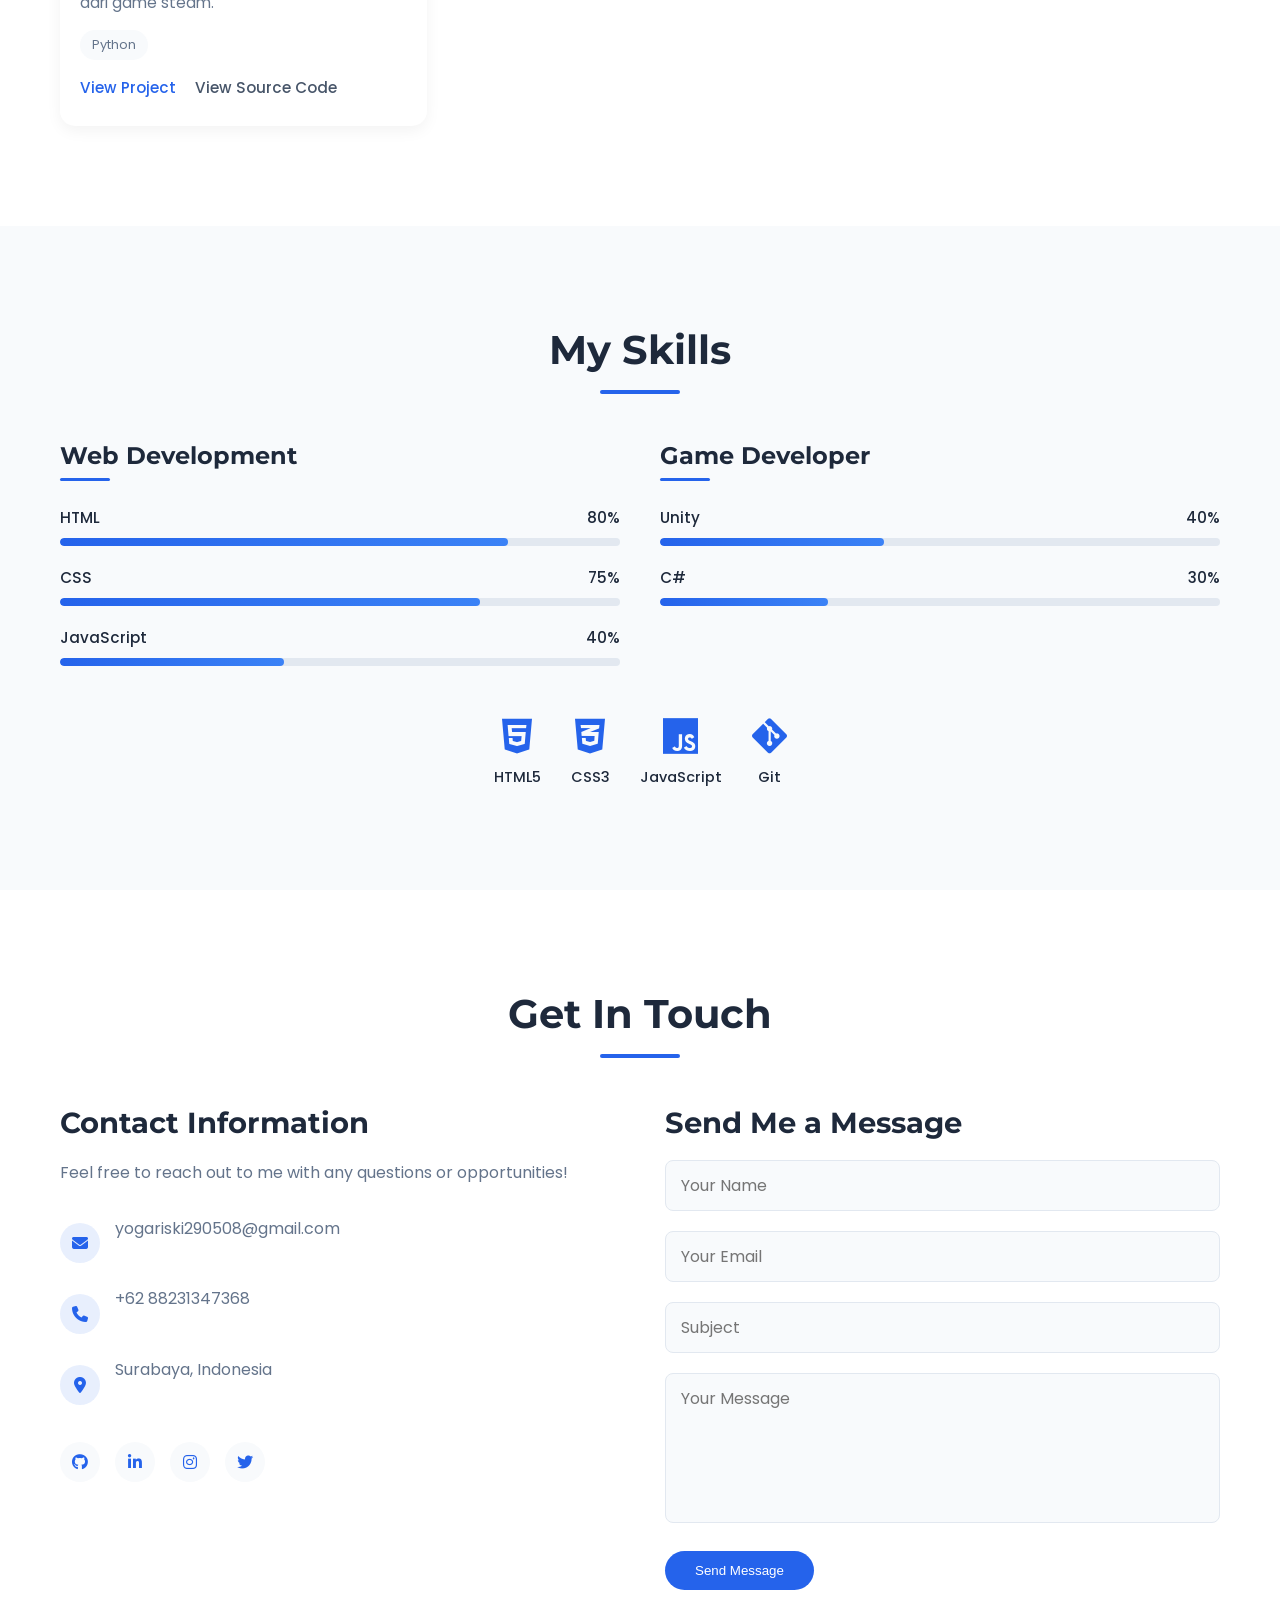
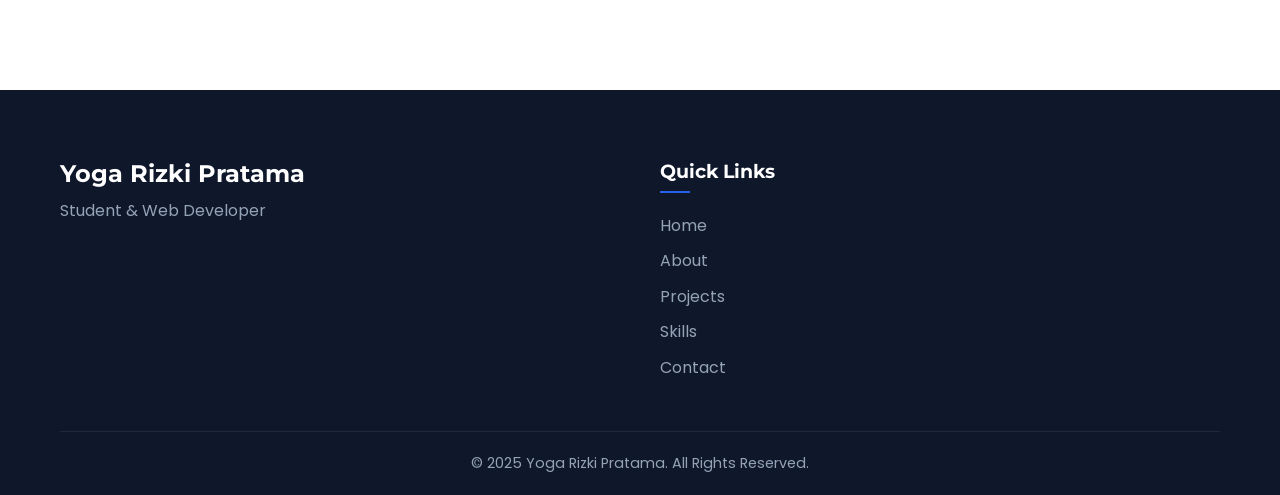
==== commit a59c96d3: "Update index.html" ====
--- a/index.html
+++ b/index.html
@@ -179,7 +179,7 @@
           </div>
           <div class="project-card" data-category="apps">
             <div class="project-img">
-              <img src="img/Gambar WhatsApp 2025-07-11 pukul 09.24.16_1b7edf04.png" alt="proxyscrape-bot">
+              <img src="img/Gambar WhatsApp 2025-07-11 pukul 09.24.16_1b7edf04.jpg" alt="proxyscrape-bot">
             </div>
             <div class="project-content">
               <h3>ProxyScrape Auto Create Account</h3>
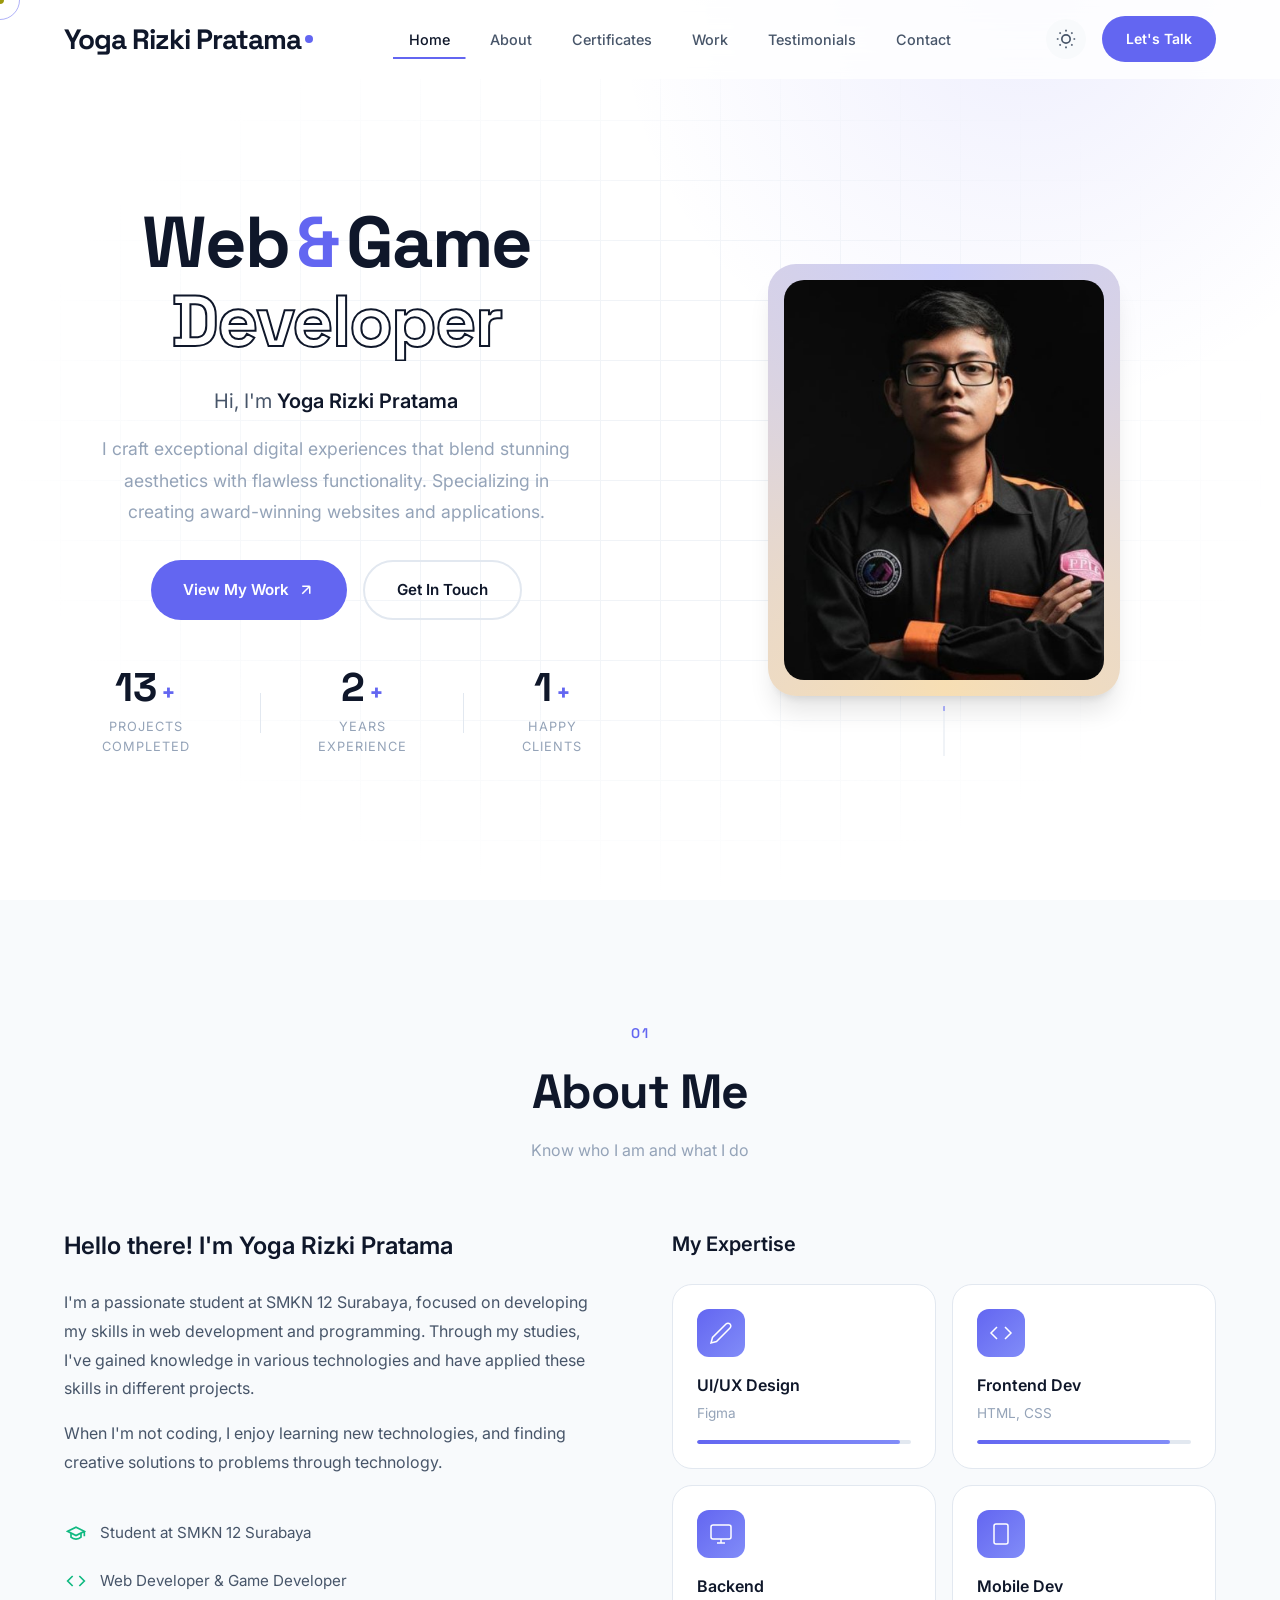
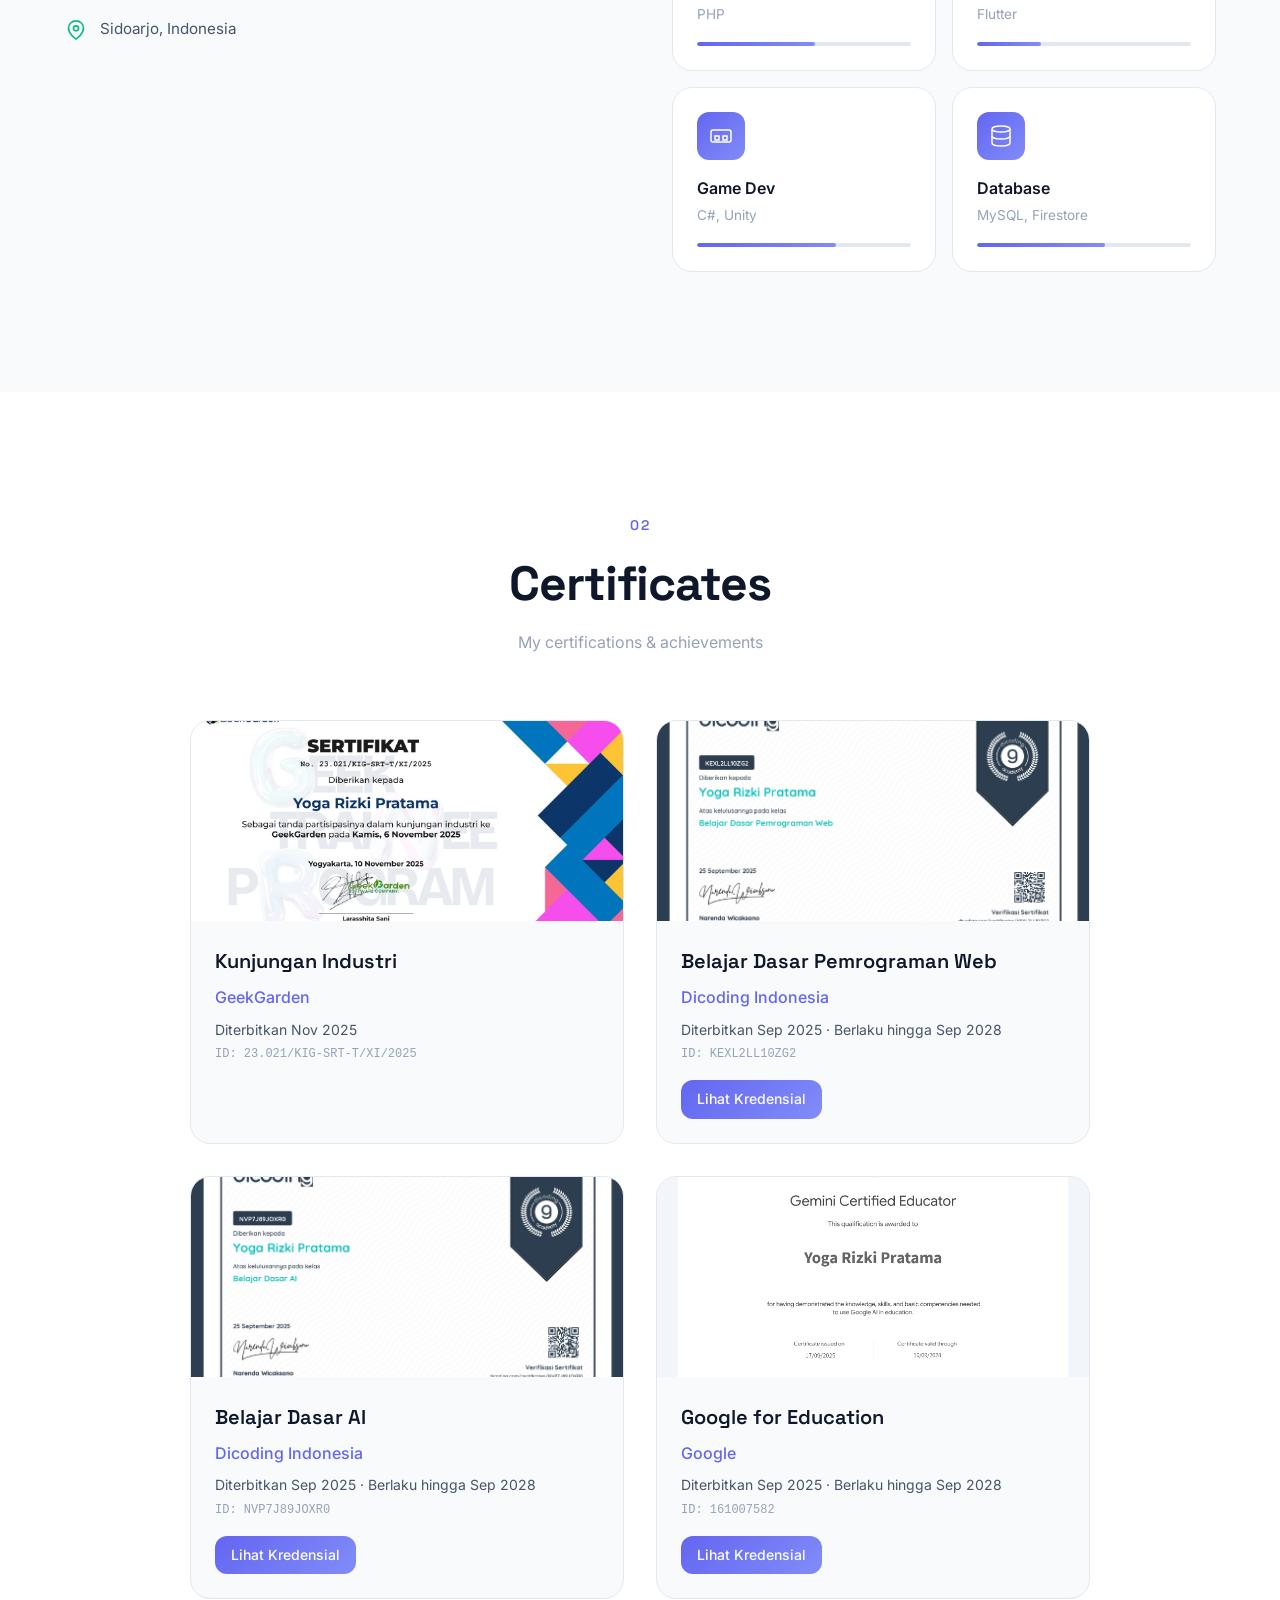
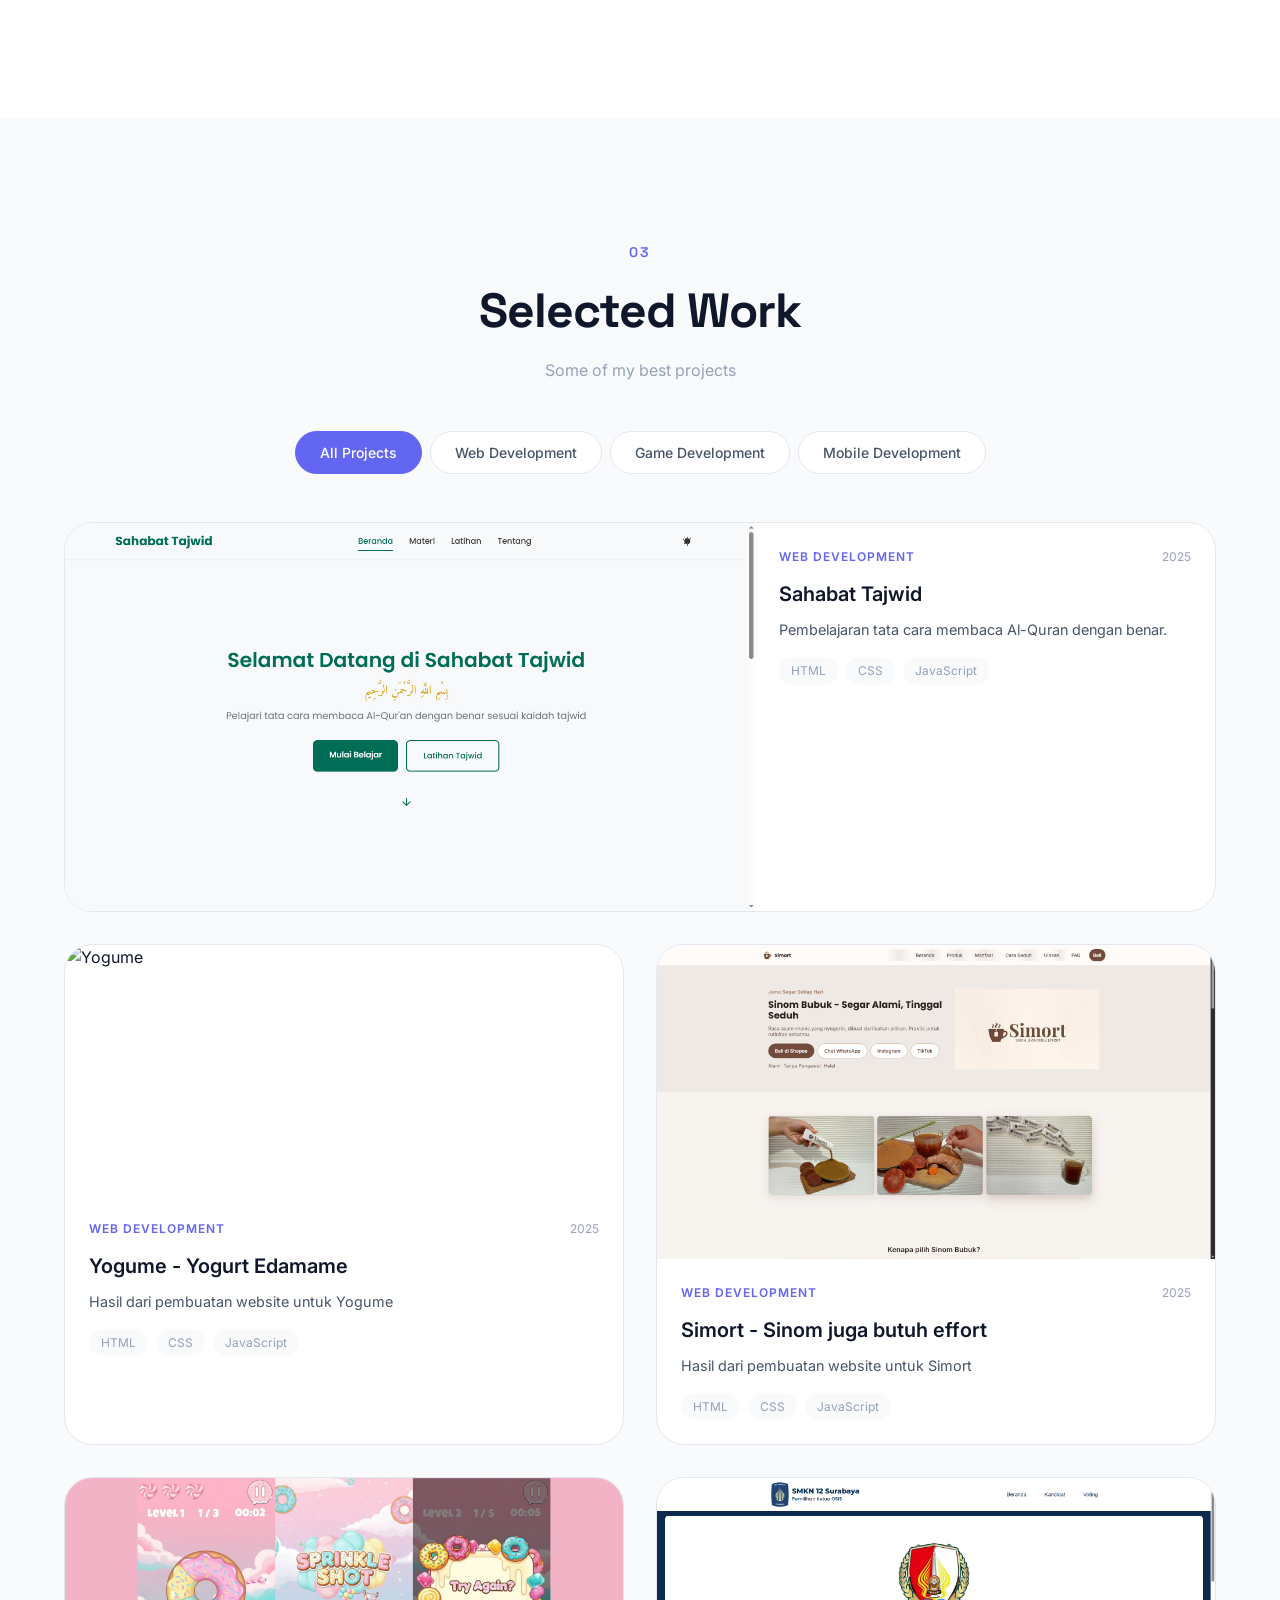
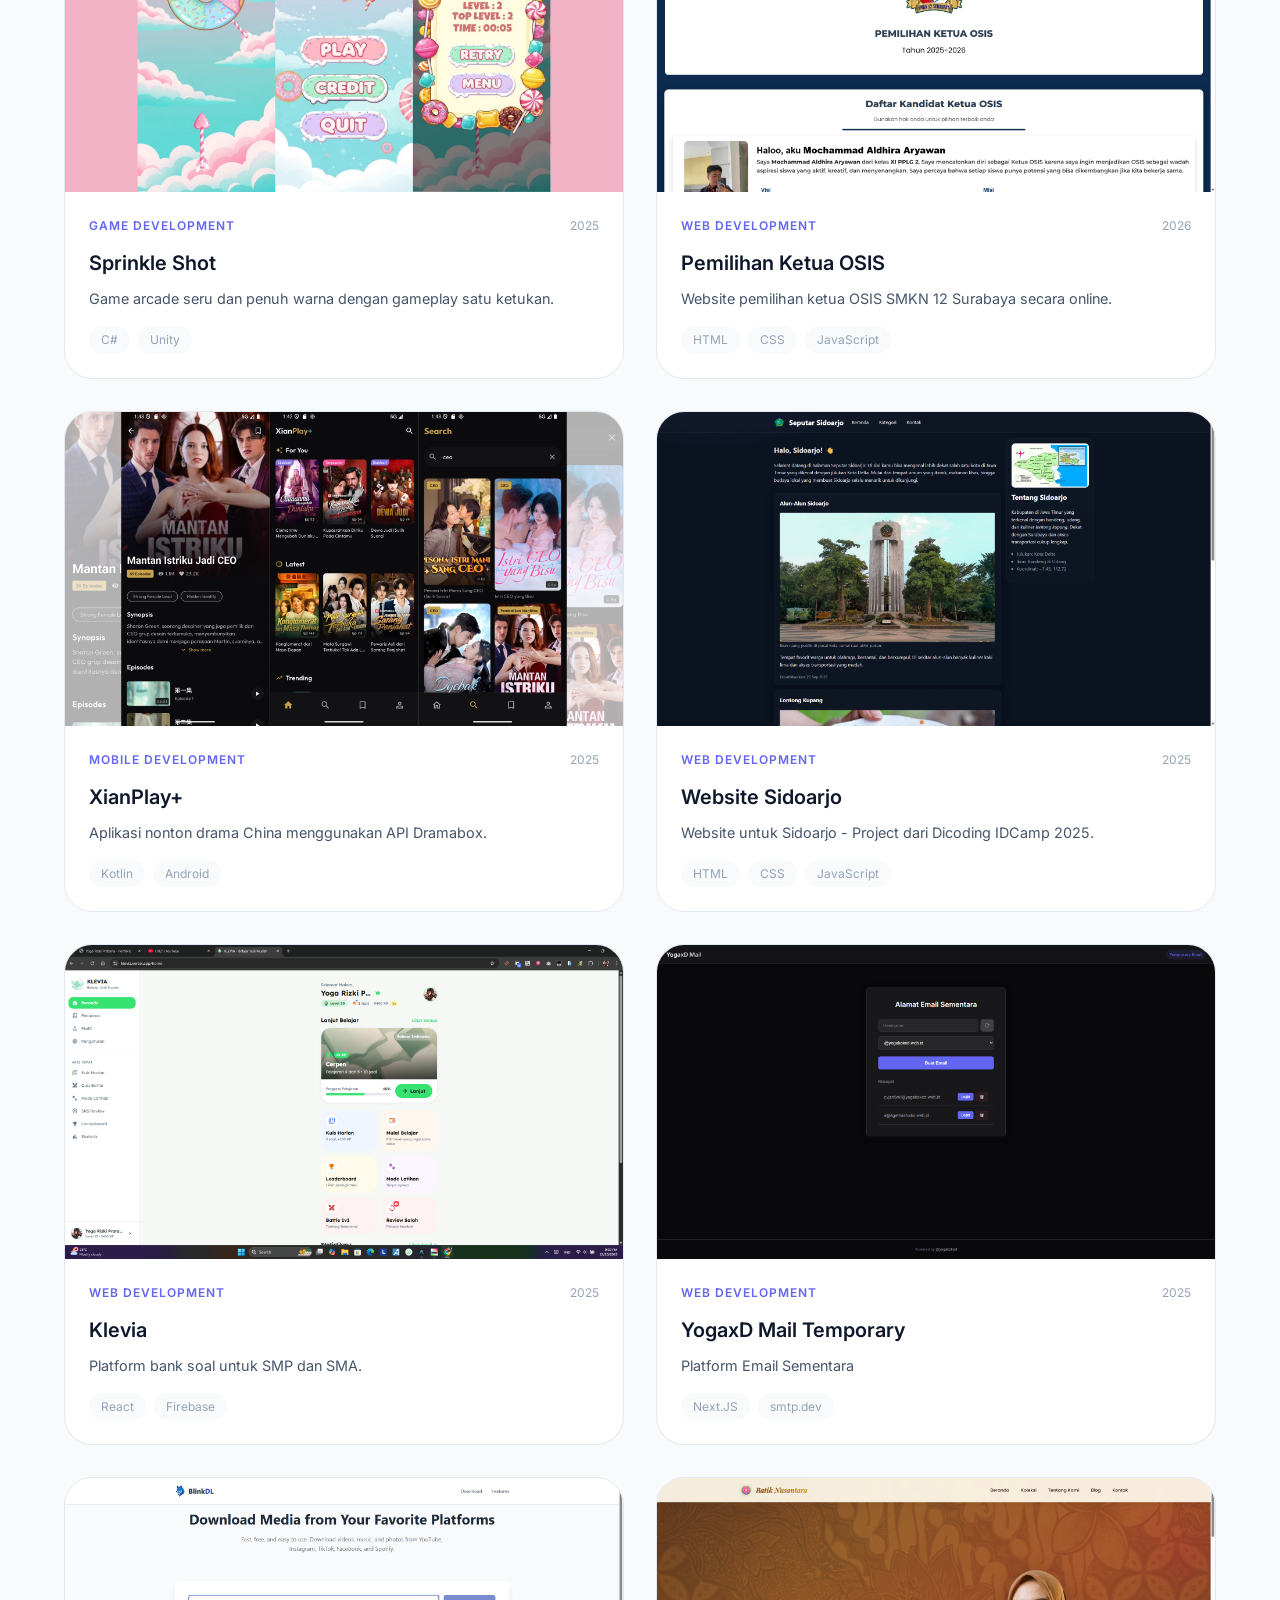
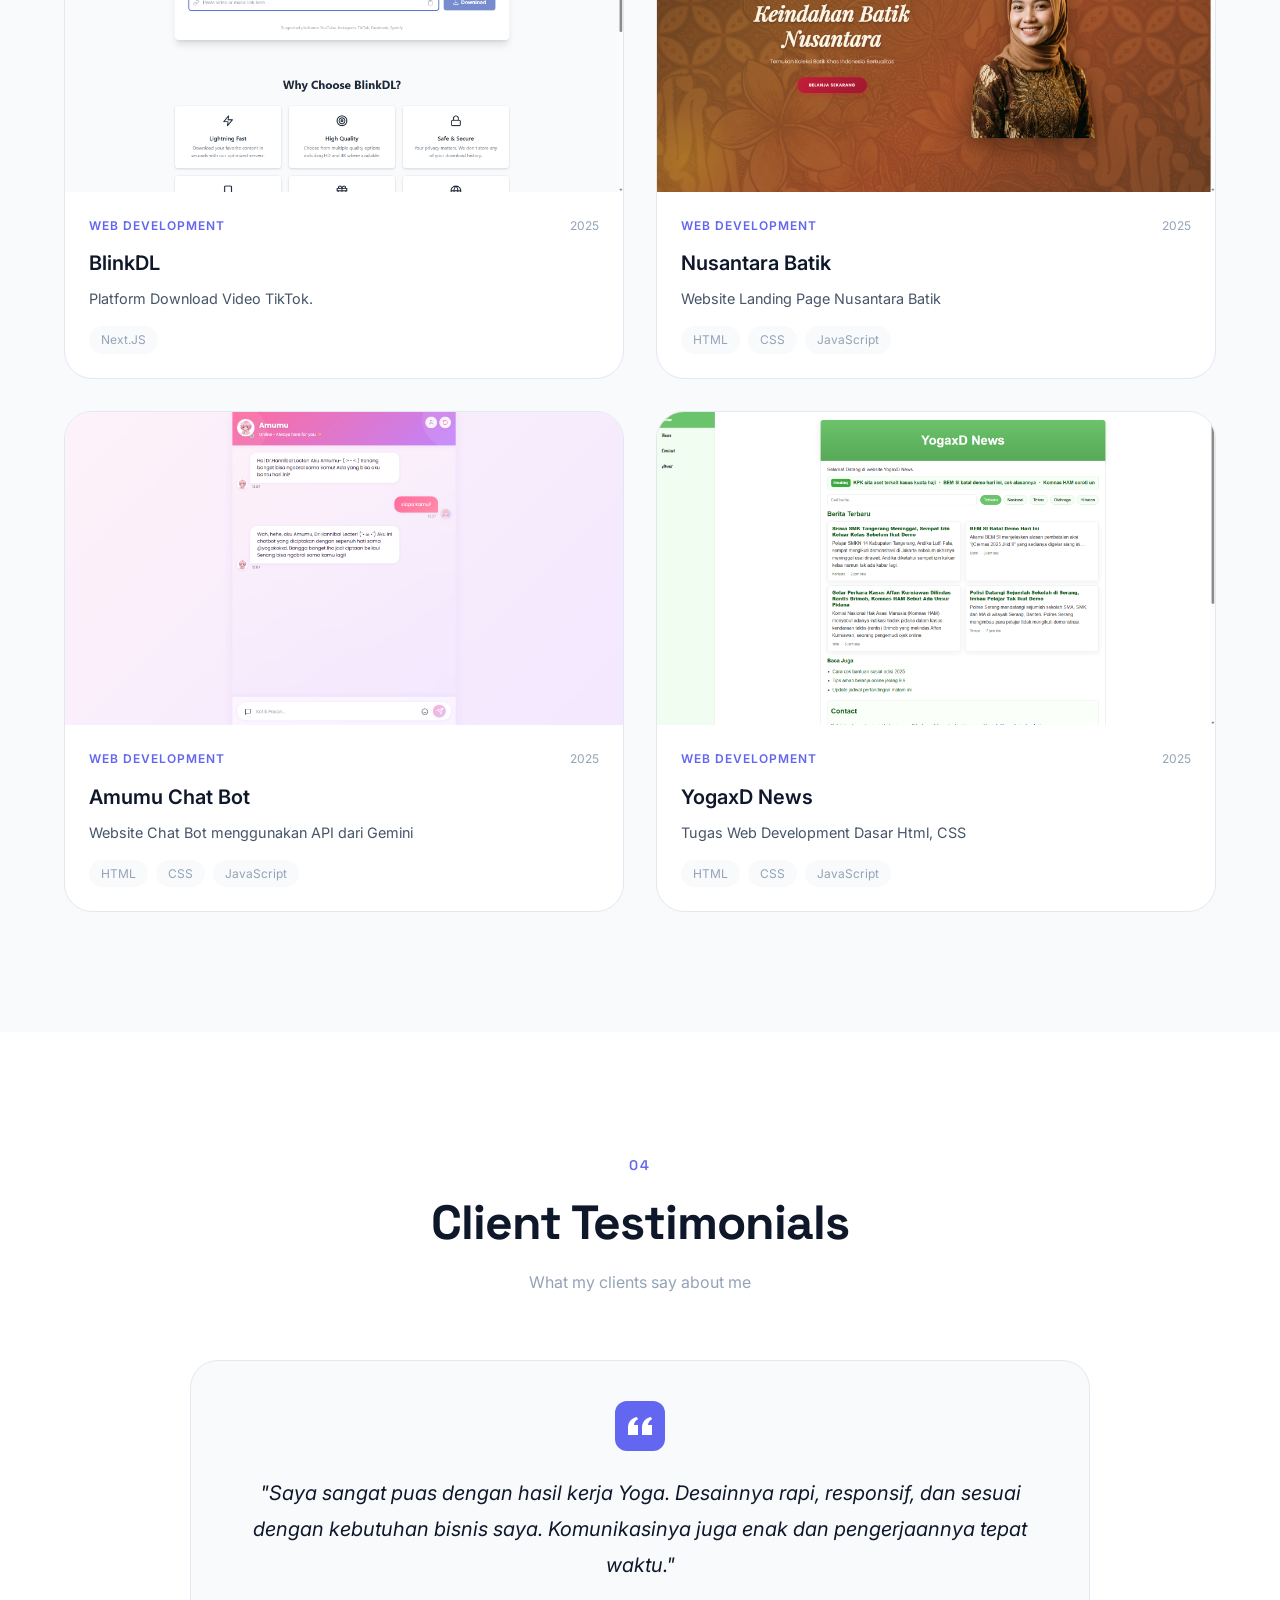
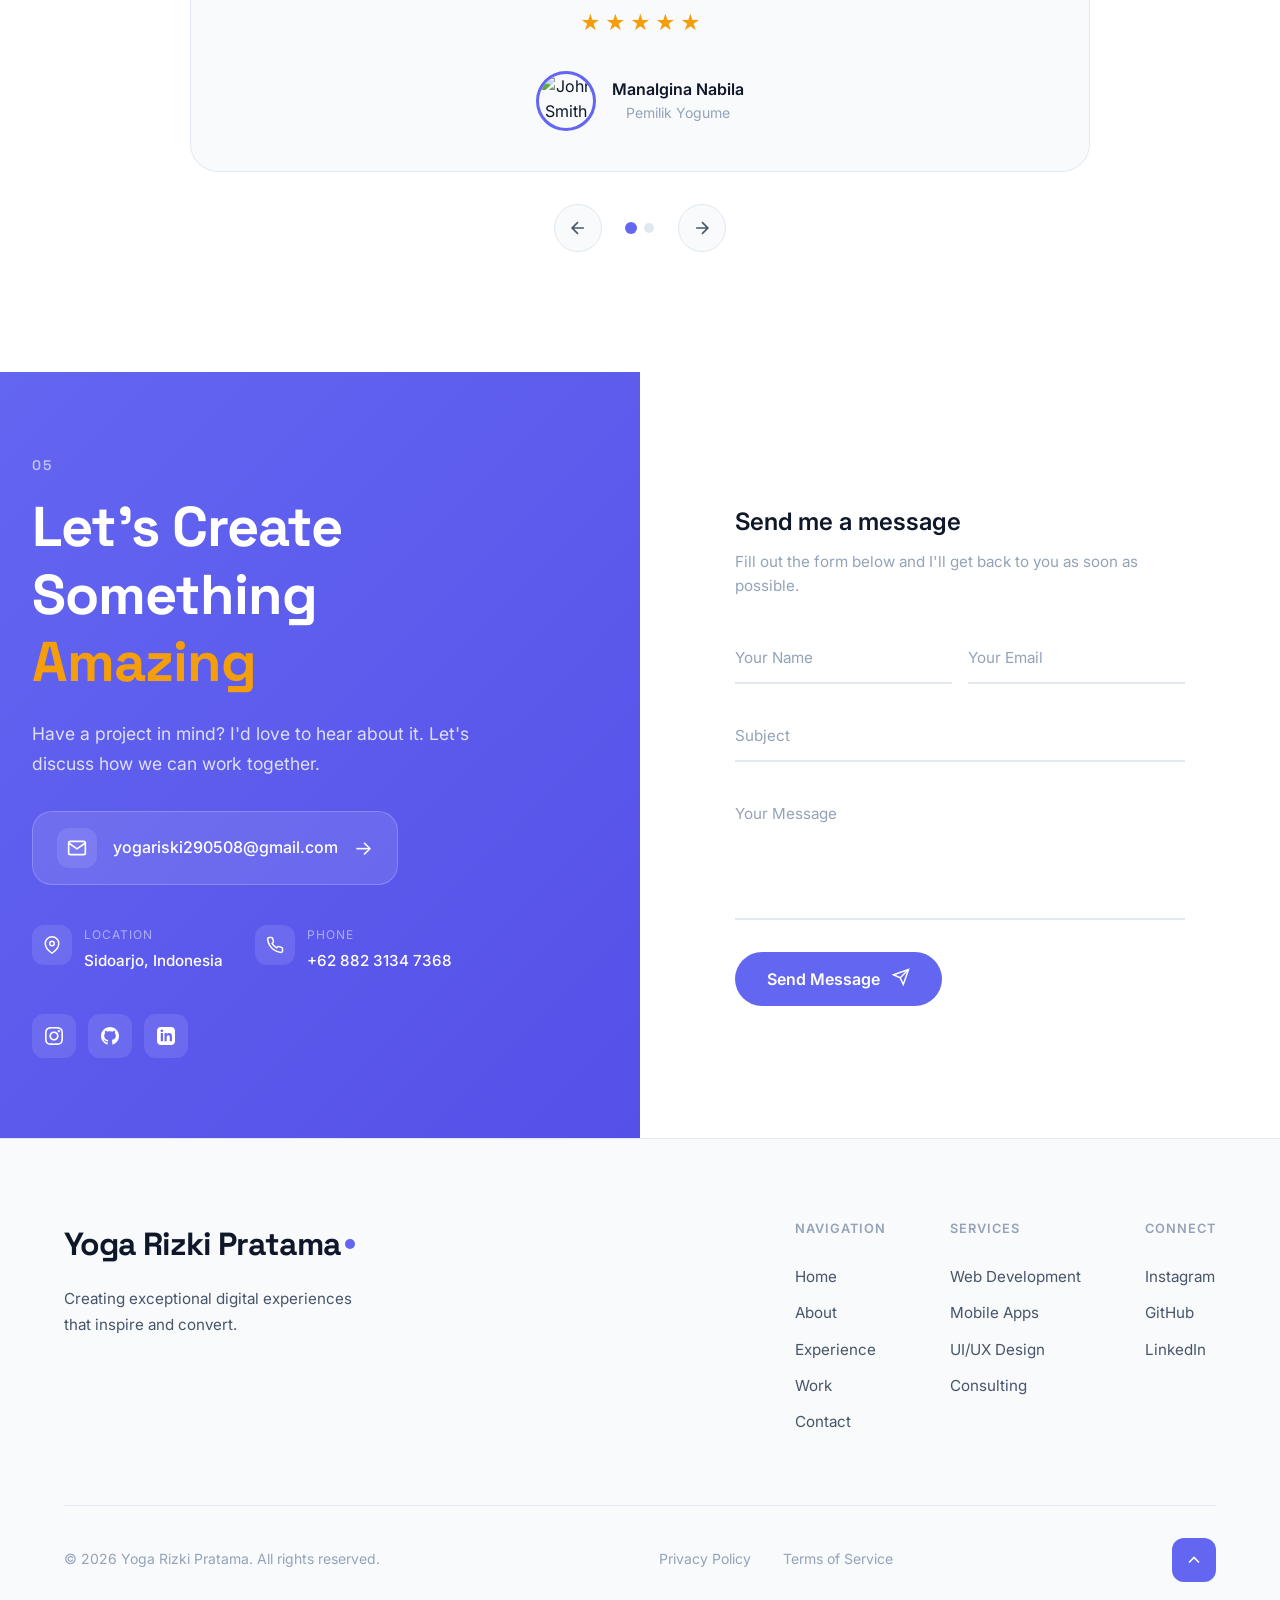
==== commit 134a365f: "Update portfolio - change domain to yogakokxd.web.id and add hero image slider" ====
--- a/index.html
+++ b/index.html
@@ -1,377 +1,1157 @@
 <!DOCTYPE html>
-<html lang="en">
-  <head>
-    <meta charset="UTF-8" />
-    <meta name="viewport" content="width=device-width, initial-scale=1.0" />
-    <title>Yoga Rizki Pratama - Portfolio</title>
-    <meta name="description" content="Portfolio of Yoga Rizki Pratama, a student at SMKN 12 Surabaya" />
-    <meta name="author" content="Yoga Rizki Pratama" />
-    <meta property="og:image" content="/og-image.png" />
-    <link rel="stylesheet" href="styles.css">
-    <link rel="stylesheet" href="https://fonts.googleapis.com/css2?family=Poppins:wght@300;400;500;600;700&display=swap">
-    <link rel="stylesheet" href="https://fonts.googleapis.com/css2?family=Montserrat:wght@700;800&display=swap">
-    <link rel="stylesheet" href="https://cdnjs.cloudflare.com/ajax/libs/font-awesome/6.4.0/css/all.min.css">
-  </head>
-
-  <body>
-    <nav class="navbar">
-      <div class="container">
-        <div class="logo">YogaxD</div>
-        <ul class="nav-links">
-          <li><a href="#home" class="active">Home</a></li>
-          <li><a href="#about">About</a></li>
-          <li><a href="#projects">Projects</a></li>
-          <li><a href="#skills">Skills</a></li>
-          <li><a href="#contact">Contact</a></li>
-        </ul>
-        <div class="hamburger">
-          <span></span>
-          <span></span>
-          <span></span>
-        </div>
-      </div>
+<html lang="id">
+
+<head>
+    <!-- Primary Meta Tags -->
+    <meta charset="UTF-8">
+    <meta name="viewport" content="width=device-width, initial-scale=1.0, maximum-scale=5.0">
+    <meta http-equiv="X-UA-Compatible" content="IE=edge">
+
+    <!-- SEO Meta Tags -->
+    <title>Yoga Rizki Pratama | Web Developer & Game Developer Surabaya</title>
+    <meta name="title" content="Yoga Rizki Pratama | Web Developer & Game Developer Surabaya">
+    <meta name="description"
+        content="Yoga Rizki Pratama adalah Web Developer dan Game Developer dari Surabaya, Indonesia. Spesialisasi dalam pembuatan website profesional, aplikasi web, dan game development. Hubungi untuk proyek Anda!">
+    <meta name="keywords"
+        content="Yoga Rizki Pratama, web developer surabaya, game developer indonesia, jasa pembuatan website, frontend developer, UI UX designer, portfolio developer, SMKN 12 Surabaya, web developer indonesia, jasa website murah, developer profesional">
+    <meta name="author" content="Yoga Rizki Pratama">
+    <meta name="robots" content="index, follow, max-image-preview:large, max-snippet:-1, max-video-preview:-1">
+    <meta name="googlebot" content="index, follow">
+    <meta name="language" content="Indonesian">
+    <meta name="revisit-after" content="7 days">
+    <meta name="rating" content="general">
+    <meta name="distribution" content="global">
+
+    <!-- Canonical URL -->
+    <link rel="canonical" href="https://yogakokxd.web.id/">
+
+    <!-- Open Graph / Facebook -->
+    <meta property="og:type" content="website">
+    <meta property="og:url" content="https://yogakokxd.web.id/">
+    <meta property="og:site_name" content="Yoga Rizki Pratama Portfolio">
+    <meta property="og:title" content="Yoga Rizki Pratama | Web Developer & Game Developer Surabaya">
+    <meta property="og:description"
+        content="Web Developer dan Game Developer profesional dari Surabaya. Spesialisasi pembuatan website modern, aplikasi web, dan game development.">
+    <meta property="og:image" content="https://www.yogakokxd.web.id/foto.jpg">
+    <meta property="og:image:width" content="1200">
+    <meta property="og:image:height" content="630">
+    <meta property="og:image:alt" content="Yoga Rizki Pratama - Web Developer">
+    <meta property="og:locale" content="id_ID">
+
+    <!-- Twitter Card -->
+    <meta name="twitter:card" content="summary_large_image">
+    <meta name="twitter:url" content="https://yogakokxd.web.id/">
+    <meta name="twitter:title" content="Yoga Rizki Pratama | Web Developer & Game Developer">
+    <meta name="twitter:description"
+        content="Web Developer dan Game Developer profesional dari Surabaya. Spesialisasi pembuatan website modern dan game development.">
+    <meta name="twitter:image" content="https://www.yogakokxd.web.id/foto.jpg">
+    <meta name="twitter:creator" content="@yogarizkipratama">
+
+    <!-- Additional SEO -->
+    <meta name="geo.region" content="ID-JI">
+    <meta name="geo.placename" content="Surabaya">
+    <meta name="geo.position" content="-7.2575;112.7521">
+    <meta name="ICBM" content="-7.2575, 112.7521">
+
+    <!-- Theme Color -->
+    <meta name="theme-color" content="#6366f1">
+    <meta name="msapplication-TileColor" content="#6366f1">
+    <meta name="apple-mobile-web-app-capable" content="yes">
+    <meta name="apple-mobile-web-app-status-bar-style" content="default">
+    <meta name="apple-mobile-web-app-title" content="Yoga Rizki Pratama">
+
+    <!-- Favicon -->
+    <link rel="icon" type="image/x-icon" href="/favicon.ico">
+    <link rel="icon" type="image/png" sizes="32x32" href="/favicon-32x32.png">
+    <link rel="icon" type="image/png" sizes="16x16" href="/favicon-16x16.png">
+    <link rel="apple-touch-icon" sizes="180x180" href="/apple-touch-icon.png">
+
+    <!-- Preconnect for Performance -->
+    <link rel="preconnect" href="https://fonts.googleapis.com">
+    <link rel="preconnect" href="https://fonts.gstatic.com" crossorigin>
+    <link rel="preconnect" href="https://images.unsplash.com">
+
+    <!-- DNS Prefetch -->
+    <link rel="dns-prefetch" href="https://fonts.googleapis.com">
+    <link rel="dns-prefetch" href="https://www.google-analytics.com">
+
+    <!-- JSON-LD Structured Data -->
+    <script type="application/ld+json">
+    {
+        "@context": "https://schema.org",
+        "@type": "Person",
+        "name": "Yoga Rizki Pratama",
+        "alternateName": "Yoga",
+        "description": "Web Developer dan Game Developer profesional dari Surabaya, Indonesia",
+        "image": "https://www.yogakokxd.web.id/img/foto.jpg",
+        "url": "https://yogarizkipratama.com",
+        "email": "yogariski290508@gmail.com",
+        "jobTitle": ["Web Developer", "Game Developer", "Frontend Developer"],
+        "worksFor": {
+            "@type": "Organization",
+            "name": "Freelance"
+        },
+        "alumniOf": {
+            "@type": "EducationalOrganization",
+            "name": "SMKN 12 Surabaya",
+            "address": {
+                "@type": "PostalAddress",
+                "addressLocality": "Surabaya",
+                "addressRegion": "Jawa Timur",
+                "addressCountry": "ID"
+            }
+        },
+        "address": {
+            "@type": "PostalAddress",
+            "addressLocality": "Surabaya",
+            "addressRegion": "Jawa Timur",
+            "addressCountry": "Indonesia"
+        },
+        "sameAs": [
+            "https://github.com/yogarizkipratama",
+            "https://linkedin.com/in/yogarizkipratama",
+            "https://instagram.com/yogarizkipratama"
+        ],
+        "knowsAbout": ["Web Development", "Game Development", "HTML", "CSS", "JavaScript", "PHP", "Flutter", "Figma", "UI/UX Design"]
+    }
+    </script>
+
+    <script type="application/ld+json">
+    {
+        "@context": "https://schema.org",
+        "@type": "WebSite",
+        "name": "Yoga Rizki Pratama Portfolio",
+        "alternateName": "YRP Portfolio",
+        "url": "https://yogarizkipratama.com",
+        "description": "Portfolio website Yoga Rizki Pratama - Web Developer dan Game Developer profesional dari Surabaya",
+        "author": {
+            "@type": "Person",
+            "name": "Yoga Rizki Pratama"
+        },
+        "potentialAction": {
+            "@type": "SearchAction",
+            "target": "https://yogakokxd.web.id/?s={search_term_string}",
+            "query-input": "required name=search_term_string"
+        }
+    }
+    </script>
+
+    <script type="application/ld+json">
+    {
+        "@context": "https://schema.org",
+        "@type": "BreadcrumbList",
+        "itemListElement": [
+            {
+                "@type": "ListItem",
+                "position": 1,
+                "name": "Home",
+                "item": "https://yogakokxd.web.id/"
+            },
+            {
+                "@type": "ListItem",
+                "position": 2,
+                "name": "About",
+                "item": "https://yogakokxd.web.id/#about"
+            },
+            {
+                "@type": "ListItem",
+                "position": 3,
+                "name": "Work",
+                "item": "https://yogakokxd.web.id/#work"
+            },
+            {
+                "@type": "ListItem",
+                "position": 4,
+                "name": "Contact",
+                "item": "https://yogakokxd.web.id/#contact"
+            }
+        ]
+    }
+    </script>
+
+    <!-- Stylesheets -->
+    <link rel="stylesheet" href="style.css">
+    <link
+        href="https://fonts.googleapis.com/css2?family=Inter:wght@300;400;500;600;700;800;900&family=Space+Grotesk:wght@400;500;600;700&display=swap"
+        rel="stylesheet">
+</head>
+
+<body>
+    <!-- Custom Cursor -->
+    <div class="cursor" id="cursor"></div>
+    <div class="cursor-follower" id="cursorFollower"></div>
+
+    <!-- Loader -->
+    <div class="loader" id="loader">
+        <div class="loader-content">
+            <div class="loader-logo">Yoga Rizki Pratama</div>
+            <div class="loader-bar">
+                <div class="loader-progress"></div>
+            </div>
+            <div class="loader-text">Loading Experience...</div>
+        </div>
+    </div>
+
+    <!-- Navigation -->
+    <nav class="nav" id="nav">
+        <a href="#home" class="nav-logo">
+            <span class="logo-text">Yoga Rizki Pratama</span>
+            <span class="logo-dot"></span>
+        </a>
+        <div class="nav-menu">
+            <a href="#home" class="nav-link" data-text="Home">Home</a>
+            <a href="#about" class="nav-link" data-text="About">About</a>
+            <a href="#certificates" class="nav-link" data-text="Certificates">Certificates</a>
+            <a href="#work" class="nav-link" data-text="Work">Work</a>
+            <a href="#testimonials" class="nav-link" data-text="Testimonials">Testimonials</a>
+            <a href="#contact" class="nav-link" data-text="Contact">Contact</a>
+        </div>
+        <div class="nav-actions">
+            <button class="theme-toggle" id="themeToggle" aria-label="Toggle theme">
+                <svg class="sun-icon" viewBox="0 0 24 24" fill="none" stroke="currentColor" stroke-width="2">
+                    <circle cx="12" cy="12" r="5"></circle>
+                    <path
+                        d="M12 1v2M12 21v2M4.22 4.22l1.42 1.42M18.36 18.36l1.42 1.42M1 12h2M21 12h2M4.22 19.78l1.42-1.42M18.36 5.64l1.42-1.42">
+                    </path>
+                </svg>
+                <svg class="moon-icon" viewBox="0 0 24 24" fill="none" stroke="currentColor" stroke-width="2">
+                    <path d="M21 12.79A9 9 0 1 1 11.21 3 7 7 0 0 0 21 12.79z"></path>
+                </svg>
+            </button>
+            <a href="#contact" class="nav-cta">Let's Talk</a>
+        </div>
+        <button class="nav-toggle" id="navToggle" aria-label="Toggle menu">
+            <span></span>
+            <span></span>
+            <span></span>
+        </button>
     </nav>
 
-    <section id="home" class="hero">
-      <div class="container">
-        <div class="hero-content">
-          <h1>Yoga Rizki Pratama</h1>
-          <h2>Student & Web Developer</h2>
-          <p>Creating digital experiences through code</p>
-          <div class="hero-buttons">
-            <a href="#projects" class="btn btn-primary">View My Work</a>
-            <a href="#contact" class="btn btn-secondary">Contact Me</a>
-          </div>
-        </div>
-      </div>
-      <div class="hero-shape"></div>
+    <!-- Mobile Menu -->
+    <div class="mobile-menu" id="mobileMenu">
+        <div class="mobile-menu-content">
+            <a href="#home" class="mobile-link">Home</a>
+            <a href="#about" class="mobile-link">About</a>
+            <a href="#experience" class="mobile-link">Experience</a>
+            <a href="#work" class="mobile-link">Work</a>
+            <a href="#testimonials" class="mobile-link">Testimonials</a>
+            <a href="#contact" class="mobile-link">Contact</a>
+            <div class="mobile-socials">
+                <a href="#" aria-label="Instagram"><svg viewBox="0 0 24 24" fill="currentColor">
+                        <path
+                            d="M12 2.163c3.204 0 3.584.012 4.85.07 3.252.148 4.771 1.691 4.919 4.919.058 1.265.069 1.645.069 4.849 0 3.205-.012 3.584-.069 4.849-.149 3.225-1.664 4.771-4.919 4.919-1.266.058-1.644.07-4.85.07-3.204 0-3.584-.012-4.849-.07-3.26-.149-4.771-1.699-4.919-4.92-.058-1.265-.07-1.644-.07-4.849 0-3.204.013-3.583.07-4.849.149-3.227 1.664-4.771 4.919-4.919 1.266-.057 1.645-.069 4.849-.069zm0-2.163c-3.259 0-3.667.014-4.947.072-4.358.2-6.78 2.618-6.98 6.98-.059 1.281-.073 1.689-.073 4.948 0 3.259.014 3.668.072 4.948.2 4.358 2.618 6.78 6.98 6.98 1.281.058 1.689.072 4.948.072 3.259 0 3.668-.014 4.948-.072 4.354-.2 6.782-2.618 6.979-6.98.059-1.28.073-1.689.073-4.948 0-3.259-.014-3.667-.072-4.947-.196-4.354-2.617-6.78-6.979-6.98-1.281-.059-1.69-.073-4.949-.073zm0 5.838c-3.403 0-6.162 2.759-6.162 6.162s2.759 6.163 6.162 6.163 6.162-2.759 6.162-6.163c0-3.403-2.759-6.162-6.162-6.162zm0 10.162c-2.209 0-4-1.79-4-4 0-2.209 1.791-4 4-4s4 1.791 4 4c0 2.21-1.791 4-4 4zm6.406-11.845c-.796 0-1.441.645-1.441 1.44s.645 1.44 1.441 1.44c.795 0 1.439-.645 1.439-1.44s-.644-1.44-1.439-1.44z" />
+                    </svg></a>
+                <a href="#" aria-label="GitHub"><svg viewBox="0 0 24 24" fill="currentColor">
+                        <path
+                            d="M12 0c-6.626 0-12 5.373-12 12 0 5.302 3.438 9.8 8.207 11.387.599.111.793-.261.793-.577v-2.234c-3.338.726-4.033-1.416-4.033-1.416-.546-1.387-1.333-1.756-1.333-1.756-1.089-.745.083-.729.083-.729 1.205.084 1.839 1.237 1.839 1.237 1.07 1.834 2.807 1.304 3.492.997.107-.775.418-1.305.762-1.604-2.665-.305-5.467-1.334-5.467-5.931 0-1.311.469-2.381 1.236-3.221-.124-.303-.535-1.524.117-3.176 0 0 1.008-.322 3.301 1.23.957-.266 1.983-.399 3.003-.404 1.02.005 2.047.138 3.006.404 2.291-1.552 3.297-1.23 3.297-1.23.653 1.653.242 2.874.118 3.176.77.84 1.235 1.911 1.235 3.221 0 4.609-2.807 5.624-5.479 5.921.43.372.823 1.102.823 2.222v3.293c0 .319.192.694.801.576 4.765-1.589 8.199-6.086 8.199-11.386 0-6.627-5.373-12-12-12z" />
+                    </svg></a>
+                <a href="#" aria-label="LinkedIn"><svg viewBox="0 0 24 24" fill="currentColor">
+                        <path
+                            d="M19 0h-14c-2.761 0-5 2.239-5 5v14c0 2.761 2.239 5 5 5h14c2.762 0 5-2.239 5-5v-14c0-2.761-2.238-5-5-5zm-11 19h-3v-11h3v11zm-1.5-12.268c-.966 0-1.75-.79-1.75-1.764s.784-1.764 1.75-1.764 1.75.79 1.75 1.764-.783 1.764-1.75 1.764zm13.5 12.268h-3v-5.604c0-3.368-4-3.113-4 0v5.604h-3v-11h3v1.765c1.396-2.586 7-2.777 7 2.476v6.759z" />
+                    </svg></a>
+            </div>
+        </div>
+    </div>
+
+    <!-- Hero Section -->
+    <section class="hero" id="home">
+        <div class="hero-bg">
+            <div class="hero-gradient"></div>
+            <div class="hero-grid"></div>
+        </div>
+        <div class="hero-container">
+            <div class="hero-content">
+                <!-- <div class="hero-badge">
+                    <span class="badge-icon">✨</span>
+                    <span>Available for Freelance Work</span>
+                </div> -->
+                <h1 class="hero-title">
+                    <span class="title-line">
+                        <span class="word">Web</span>
+                        <span class="word accent">&</span>
+                        <span class="word">Game</span>
+                    </span>
+                    <span class="title-line">
+                        <span class="word outline">Developer</span>
+                    </span>
+                </h1>
+                <p class="hero-subtitle">Hi, I'm <strong>Yoga Rizki Pratama</strong></p>
+                <p class="hero-desc">I craft exceptional digital experiences that blend stunning aesthetics with
+                    flawless functionality. Specializing in creating award-winning websites and applications.</p>
+                <div class="hero-buttons">
+                    <a href="#work" class="btn-primary">
+                        <span>View My Work</span>
+                        <svg viewBox="0 0 24 24" fill="none" stroke="currentColor" stroke-width="2">
+                            <path d="M7 17L17 7M17 7H7M17 7V17" />
+                        </svg>
+                    </a>
+                    <a href="#contact" class="btn-secondary">
+                        <span>Get In Touch</span>
+                    </a>
+                </div>
+                <div class="hero-stats">
+                    <div class="stat-item">
+                        <span class="stat-number" data-count="15">0</span>
+                        <span class="stat-plus">+</span>
+                        <span class="stat-label">Projects Completed</span>
+                    </div>
+                    <div class="stat-divider"></div>
+                    <div class="stat-item">
+                        <span class="stat-number" data-count="3">0</span>
+                        <span class="stat-plus">+</span>
+                        <span class="stat-label">Years Experience</span>
+                    </div>
+                    <div class="stat-divider"></div>
+                    <div class="stat-item">
+                        <span class="stat-number" data-count="2">0</span>
+                        <span class="stat-plus">+</span>
+                        <span class="stat-label">Happy Clients</span>
+                    </div>
+                </div>
+            </div>
+            <div class="hero-visual">
+                <div class="hero-image-wrapper">
+                    <div class="hero-image-frame">
+                        <div class="hero-slider" id="heroSlider">
+                            <img src="yoga.png" alt="Yoga Rizki Pratama" class="hero-image slide active">
+                            <img src="yoga2.png" alt="Yoga Rizki Pratama" class="hero-image slide">
+                        </div>
+                        <div class="slider-dots">
+                            <span class="dot active" data-slide="0"></span>
+                            <span class="dot" data-slide="1"></span>
+                        </div>
+                    </div>
+                </div>
+                <div class="hero-scroll-indicator">
+                    <!-- <span>Scroll to explore</span> -->
+                    <div class="scroll-line">
+                        <div class="scroll-dot"></div>
+                    </div>
+                </div>
+            </div>
+        </div>
     </section>
 
-    <section id="about" class="about">
-      <div class="container">
-        <div class="section-header">
-          <h2>About Me</h2>
-          <div class="underline"></div>
-        </div>
-        <div class="about-content">
-          <div class="about-image">
-            <div class="image-container">
-              <img src="img/yoga.jpg" alt="Yoga Rizki Pratama" class="profile-image">
-            </div>
-          </div>
-          <div class="about-text">
-            <h3>Hello there! I'm Yoga Rizki Pratama</h3>
-            <p>I'm a passionate student at SMKN 12 Surabaya, focused on developing my skills in web development and programming. Through my studies, I've gained knowledge in various technologies and have applied these skills in different projects.</p>
-            <p>When I'm not coding, I enjoy learning new technologies, and finding creative solutions to problems through technology.</p>
-            <div class="about-details">
-              <div class="detail">
-                <i class="fas fa-graduation-cap"></i>
-                <p>Student at SMKN 12 Surabaya</p>
-              </div>
-              <div class="detail">
-                <i class="fas fa-code"></i>
-                <p>Web Developer & Game Developer</p>
-              </div>
-              <div class="detail">
-                <i class="fas fa-map-marker-alt"></i>
-                <p>Surabaya, Indonesia</p>
-              </div>
-            </div>
-          </div>
-        </div>
-      </div>
+    <!-- About Section -->
+    <section class="about" id="about">
+        <div class="about-container">
+            <div class="about-header">
+                <span class="section-number">01</span>
+                <h2 class="section-title">About Me</h2>
+                <p class="section-subtitle">Know who I am and what I do</p>
+            </div>
+            <div class="about-content">
+                <div class="about-text">
+                    <div class="about-intro">
+                        <h3>Hello there! I'm Yoga Rizki Pratama</h3>
+                    </div>
+                    <p>I'm a passionate student at SMKN 12 Surabaya, focused on developing my skills in web development
+                        and programming. Through my studies, I've gained knowledge in various technologies and have
+                        applied these skills in different projects.</p>
+                    <p>When I'm not coding, I enjoy learning new technologies, and finding creative solutions to
+                        problems through technology.</p>
+                    <div class="about-highlights">
+                        <div class="highlight-item">
+                            <div class="highlight-icon">
+                                <svg viewBox="0 0 24 24" fill="none" stroke="currentColor" stroke-width="2">
+                                    <path d="M22 10v6M2 10l10-5 10 5-10 5z" />
+                                    <path d="M6 12v5c3 3 9 3 12 0v-5" />
+                                </svg>
+                            </div>
+                            <span>Student at SMKN 12 Surabaya</span>
+                        </div>
+                        <div class="highlight-item">
+                            <div class="highlight-icon">
+                                <svg viewBox="0 0 24 24" fill="none" stroke="currentColor" stroke-width="2">
+                                    <polyline points="16 18 22 12 16 6" />
+                                    <polyline points="8 6 2 12 8 18" />
+                                </svg>
+                            </div>
+                            <span>Web Developer & Game Developer</span>
+                        </div>
+                        <div class="highlight-item">
+                            <div class="highlight-icon">
+                                <svg viewBox="0 0 24 24" fill="none" stroke="currentColor" stroke-width="2">
+                                    <path d="M21 10c0 7-9 13-9 13s-9-6-9-13a9 9 0 0 1 18 0z" />
+                                    <circle cx="12" cy="10" r="3" />
+                                </svg>
+                            </div>
+                            <span>Sidoarjo, Indonesia</span>
+                        </div>
+                    </div>
+                </div>
+                <div class="about-skills">
+                    <h4 class="skills-title">My Expertise</h4>
+                    <div class="skills-grid">
+                        <div class="skill-card">
+                            <div class="skill-icon">
+                                <svg viewBox="0 0 24 24" fill="none" stroke="currentColor" stroke-width="1.5">
+                                    <path d="M17 3a2.828 2.828 0 1 1 4 4L7.5 20.5 2 22l1.5-5.5L17 3z" />
+                                </svg>
+                            </div>
+                            <h5>UI/UX Design</h5>
+                            <p>Figma</p>
+                            <div class="skill-bar">
+                                <div class="skill-progress" data-progress="95"></div>
+                            </div>
+                        </div>
+                        <div class="skill-card">
+                            <div class="skill-icon">
+                                <svg viewBox="0 0 24 24" fill="none" stroke="currentColor" stroke-width="1.5">
+                                    <polyline points="16 18 22 12 16 6" />
+                                    <polyline points="8 6 2 12 8 18" />
+                                </svg>
+                            </div>
+                            <h5>Frontend Dev</h5>
+                            <p>HTML, CSS</p>
+                            <div class="skill-bar">
+                                <div class="skill-progress" data-progress="90"></div>
+                            </div>
+                        </div>
+                        <div class="skill-card">
+                            <div class="skill-icon">
+                                <svg viewBox="0 0 24 24" fill="none" stroke="currentColor" stroke-width="1.5">
+                                    <rect x="2" y="3" width="20" height="14" rx="2" ry="2" />
+                                    <line x1="8" y1="21" x2="16" y2="21" />
+                                    <line x1="12" y1="17" x2="12" y2="21" />
+                                </svg>
+                            </div>
+                            <h5>Backend</h5>
+                            <p>PHP</p>
+                            <div class="skill-bar">
+                                <div class="skill-progress" data-progress="55"></div>
+                            </div>
+                        </div>
+                        <div class="skill-card">
+                            <div class="skill-icon">
+                                <svg viewBox="0 0 24 24" fill="none" stroke="currentColor" stroke-width="1.5">
+                                    <rect x="5" y="2" width="14" height="20" rx="2" ry="2" />
+                                    <line x1="12" y1="18" x2="12.01" y2="18" />
+                                </svg>
+                            </div>
+                            <h5>Mobile Dev</h5>
+                            <p>Flutter</p>
+                            <div class="skill-bar">
+                                <div class="skill-progress" data-progress="30"></div>
+                            </div>
+                        </div>
+                        <div class="skill-card">
+                            <div class="skill-icon">
+                                <svg viewBox="0 0 24 24" fill="none" stroke="currentColor" stroke-width="1.5">
+                                    <path d="M6 12h4v4H6z" />
+                                    <path d="M14 12h4v4h-4z" />
+                                    <rect x="2" y="6" width="20" height="12" rx="2" />
+                                </svg>
+                            </div>
+                            <h5>Game Dev</h5>
+                            <p>C#, Unity</p>
+                            <div class="skill-bar">
+                                <div class="skill-progress" data-progress="65"></div>
+                            </div>
+                        </div>
+                        <div class="skill-card">
+                            <div class="skill-icon">
+                                <svg viewBox="0 0 24 24" fill="none" stroke="currentColor" stroke-width="1.5">
+                                    <ellipse cx="12" cy="5" rx="9" ry="3" />
+                                    <path d="M21 12c0 1.66-4 3-9 3s-9-1.34-9-3" />
+                                    <path d="M3 5v14c0 1.66 4 3 9 3s9-1.34 9-3V5" />
+                                </svg>
+                            </div>
+                            <h5>Database</h5>
+                            <p>MySQL, Firestore</p>
+                            <div class="skill-bar">
+                                <div class="skill-progress" data-progress="60"></div>
+                            </div>
+                        </div>
+                    </div>
+                </div>
+            </div>
+        </div>
     </section>
 
-    <section id="projects" class="projects">
-      <div class="container">
-        <div class="section-header">
-          <h2>My Projects</h2>
-          <div class="underline"></div>
-        </div>
-        <div class="project-filter">
-          <button class="filter-btn active" data-filter="all">All</button>
-          <button class="filter-btn" data-filter="web">Web</button>
-          <button class="filter-btn" data-filter="apps">Apps</button>
-          <button class="filter-btn" data-filter="school">School</button>
-        </div>
-        <div class="projects-grid">
-          <div class="project-card" data-category="web">
-            <div class="project-img">
-              <img src="img/sahabat-tajwid.png" alt="Sahabat Tajwid">
-            </div>
-            <div class="project-content">
-              <h3>Sahabat Tajwid</h3>
-              <p>Pembelajaran tata cara membaca Al-Quran dengan benar.</p>
-              <div class="project-tags">
-                <span>HTML</span>
-                <span>CSS</span>
-                <span>JavaScript</span>
-              </div>
-              <a href="https://sahabat-tajwid.vercel.app/" class="project-link">View Project</a>
-              <a href="https://github.com/yogaxdd/Sahabat-Tajwid" class="project-source-link">View Source Code</a>
-            </div>
-          </div>
-          <div class="project-card" data-category="web">
-            <div class="project-img">
-              <img src="img/valentine.png" alt="Valentine Website">
-            </div>
-            <div class="project-content">
-              <h3>Valentine Website</h3>
-              <p>Website ucapan pada hari Valentine</p>
-              <div class="project-tags">
-                <span>HTML</span>
-                <span>CSS</span>
-                <span>JavaScript</span>
-              </div>
-              <a href="https://happyvalentineforyou.vercel.app/" class="project-link">View Project</a>
-              <a href="https://github.com/yogaxdd/Valentine-Website" class="project-source-link">View Source Code</a>
-            </div>
-          </div>
-          <div class="project-card" data-category="school">
-            <div class="project-img">
-              <img src="https://images.unsplash.com/photo-1461749280684-dccba630e2f6" alt="School Management System">
-            </div>
-            <div class="project-content">
-              <h3>Exam Mod For Bimasoft CBT</h3>
-              <p>Pasti tau lah buat apa ini</p>
-              <div class="project-tags">
-                <span>Java</span>
-                <span>Html</span>
-                <span>CSS</span>
-                <span>JavaScript</span>
-              </div>
-              <a href="https://github.com/yogaxdd/CBT-ExamMod" class="project-link">View Project</a>
-              <a href="https://github.com/yogaxdd/CBT-ExamMod" class="project-source-link">View Source Code</a>
-            </div>
-          </div>
-          <div class="project-card" data-category="web">
-            <div class="project-img">
-              <img src="img/photobooth.png" alt="Personal Blog">
-            </div>
-            <div class="project-content">
-              <h3>Website Photobooth</h3>
-              <p>Website untuk mengambil foto bersama</p>
-              <div class="project-tags">
-                <span>HTML</span>
-                <span>CSS</span>
-                <span>JavaScript</span>
-              </div>
-              <a href="https://sinemarolas-photobooth.vercel.app/" class="project-link">View Project</a>
-              <a href="https://github.com/yogaxdd/Sinemarolas-Photobooth" class="project-source-link">View Source Code</a>
-            </div>
-          </div>
-          <div class="project-card" data-category="apps">
-            <div class="project-img">
-              <img src="img/Gambar WhatsApp 2025-07-13 pukul 11.32.54_ca41f240.jpg" alt="yogaxd-mail">
-            </div>
-            <div class="project-content">
-              <h3>YogaxD Mail Smtp Gmail</h3>
-              <p>Website untuk melihat semua email, tanpa perlu login ulang.</p>
-              <div class="project-tags">
-                <span>Python</span>
-                <span>HTML</span>
-                <span>CSS</span>
-                <span>JavaScript</span>
-              </div>
-              <a href="https://github.com/yogaxdd/yogaxd-mail-smtp" class="project-link">View Project</a>
-              <a href="https://github.com/yogaxdd/yogaxd-mail-smtp" class="project-source-link">View Source Code</a>
-            </div>
-          </div>
-          <div class="project-card" data-category="apps">
-            <div class="project-img">
-              <img src="img/Gambar WhatsApp 2025-07-11 pukul 09.24.16_1b7edf04.jpg" alt="proxyscrape-bot">
-            </div>
-            <div class="project-content">
-              <h3>ProxyScrape Auto Create Account</h3>
-              <p>Script untuk otomatis membuat akun proxyscrape.</p>
-              <div class="project-tags">
-                <span>Python</span>
-              </div>
-              <a href="https://github.com/yogaxdd/proxyscrape-selenium" class="project-link">View Project</a>
-              <a href="https://github.com/yogaxdd/proxyscrape-selenium" class="project-source-link">View Source Code</a>
-            </div>
-          </div>
-          <div class="project-card" data-category="apps">
-            <div class="project-img">
-              <img src="img/68747470733a2f2f692e696d6775722e636f6d2f677133454653552e706e67.png" alt="proxyscrape-bot">
-            </div>
-            <div class="project-content">
-              <h3>Lua Downloader For Steamtools</h3>
-              <p>Script untuk otomatis mengambil lua & st dari game steam.</p>
-              <div class="project-tags">
-                <span>Python</span>
-              </div>
-              <a href="https://github.com/yogaxdd/lua-downloader" class="project-link">View Project</a>
-              <a href="https://github.com/yogaxdd/lua-downloader" class="project-source-link">View Source Code</a>
-            </div>
-          </div>
-        </div>
-      </div>
+    <!-- Certificates Section -->
+    <section class="experience" id="certificates">
+        <div class="experience-container">
+            <div class="experience-header">
+                <span class="section-number">02</span>
+                <h2 class="section-title">Certificates</h2>
+                <p class="section-subtitle">My certifications & achievements</p>
+            </div>
+            <div class="certificates-grid">
+                <div class="certificate-card">
+                    <div class="certificate-image">
+                        <img src="geekgarden.png" alt="Sertifikat GeekGarden">
+                    </div>
+                    <div class="certificate-info">
+                        <h3 class="certificate-title">Kunjungan Industri</h3>
+                        <p class="certificate-issuer">GeekGarden</p>
+                        <p class="certificate-date">Diterbitkan Nov 2025</p>
+                        <p class="certificate-id">ID: 23.021/KIG-SRT-T/XI/2025</p>
+                    </div>
+                </div>
+                <div class="certificate-card">
+                    <div class="certificate-image">
+                        <img src="sertifikat_course_123_4604718_260925051811_page-0001.jpg" alt="Sertifikat Dicoding">
+                    </div>
+                    <div class="certificate-info">
+                        <h3 class="certificate-title">Belajar Dasar Pemrograman Web</h3>
+                        <p class="certificate-issuer">Dicoding Indonesia</p>
+                        <p class="certificate-date">Diterbitkan Sep 2025 · Berlaku hingga Sep 2028</p>
+                        <p class="certificate-id">ID: KEXL2LL10ZG2</p>
+                        <a href="https://www.dicoding.com/certificates/KEXL2LL10ZG2" target="_blank"
+                            class="certificate-link">Lihat Kredensial</a>
+                    </div>
+                </div>
+                <div class="certificate-card">
+                    <div class="certificate-image">
+                        <img src="sertifikat_course_653_4604718_250925190129_page-0001.jpg"
+                            alt="Sertifikat Dicoding AI">
+                    </div>
+                    <div class="certificate-info">
+                        <h3 class="certificate-title">Belajar Dasar AI</h3>
+                        <p class="certificate-issuer">Dicoding Indonesia</p>
+                        <p class="certificate-date">Diterbitkan Sep 2025 · Berlaku hingga Sep 2028</p>
+                        <p class="certificate-id">ID: NVP7J89JOXR0</p>
+                        <a href="https://www.dicoding.com/certificates/NVP7J89JOXR0" target="_blank"
+                            class="certificate-link">Lihat Kredensial</a>
+                    </div>
+                </div>
+                <div class="certificate-card">
+                    <div class="certificate-image">
+                        <img src="f4o8chom_1762352504237_page-0001.jpg" alt="Sertifikat Google for Education">
+                    </div>
+                    <div class="certificate-info">
+                        <h3 class="certificate-title">Google for Education</h3>
+                        <p class="certificate-issuer">Google</p>
+                        <p class="certificate-date">Diterbitkan Sep 2025 · Berlaku hingga Sep 2028</p>
+                        <p class="certificate-id">ID: 161007582</p>
+                        <a href="https://edu.google.accredible.com/6c7bd6be-87aa-447e-817a-a6fb7119319a" target="_blank"
+                            class="certificate-link">Lihat Kredensial</a>
+                    </div>
+                </div>
+            </div>
+        </div>
     </section>
 
-    <section id="skills" class="skills">
-      <div class="container">
-        <div class="section-header">
-          <h2>My Skills</h2>
-          <div class="underline"></div>
-        </div>
-        <div class="skills-content">
-          <div class="skills-category">
-            <h3>Web Development</h3>
-            <div class="skills-list">
-              <div class="skill-item">
-                <div class="skill-info">
-                  <span>HTML</span>
-                  <span>80%</span>
-                </div>
-                <div class="skill-bar">
-                  <div class="skill-progress" style="width: 80%"></div>
-                </div>
-              </div>
-              <div class="skill-item">
-                <div class="skill-info">
-                  <span>CSS</span>
-                  <span>75%</span>
-                </div>
-                <div class="skill-bar">
-                  <div class="skill-progress" style="width: 75%"></div>
-                </div>
-              </div>
-              <div class="skill-item">
-                <div class="skill-info">
-                  <span>JavaScript</span>
-                  <span>40%</span>
-                </div>
-                <div class="skill-bar">
-                  <div class="skill-progress" style="width: 40%"></div>
-                </div>
-              </div>
-            </div>
-          </div>
-          <div class="skills-category">
-            <h3>Game Developer</h3>
-            <div class="skills-list">
-              <div class="skill-item">
-                <div class="skill-info">
-                  <span>Unity</span>
-                  <span>40%</span>
-                </div>
-                <div class="skill-bar">
-                  <div class="skill-progress" style="width: 40%"></div>
-                </div>
-              </div>
-              <div class="skill-item">
-                <div class="skill-info">
-                  <span>C#</span>
-                  <span>30%</span>
-                </div>
-                <div class="skill-bar">
-                  <div class="skill-progress" style="width: 30%"></div>
-                </div>
-              </div>
-            </div>
-          </div>
-        </div>
-        <div class="technologies">
-          <div class="tech-item">
-            <i class="fab fa-html5"></i>
-            <span>HTML5</span>
-          </div>
-          <div class="tech-item">
-            <i class="fab fa-css3-alt"></i>
-            <span>CSS3</span>
-          </div>
-          <div class="tech-item">
-            <i class="fab fa-js"></i>
-            <span>JavaScript</span>
-          </div>
-          <div class="tech-item">
-            <i class="fab fa-git-alt"></i>
-            <span>Git</span>
-          </div>
-        </div>
-      </div>
+    <!-- Work Section -->
+    <section class="work" id="work">
+        <div class="work-container">
+            <div class="work-header">
+                <span class="section-number">03</span>
+                <h2 class="section-title">Selected Work</h2>
+                <p class="section-subtitle">Some of my best projects</p>
+            </div>
+            <div class="work-filter">
+                <button class="filter-btn active" data-filter="all">All Projects</button>
+                <button class="filter-btn" data-filter="web">Web Development</button>
+                <button class="filter-btn" data-filter="game">Game Development</button>
+                <button class="filter-btn" data-filter="mobile">Mobile Development</button>
+            </div>
+            <div class="projects-grid">
+                <article class="project-card featured" data-category="web">
+                    <div class="project-image">
+                        <img src="sahabat-tajwid.png" alt="Sahabat Tajwid">
+                        <div class="project-overlay">
+                            <a href="https://sahabat-tajwid.vercel.app/" target="_blank" class="project-btn">
+                                <svg viewBox="0 0 24 24" fill="none" stroke="currentColor" stroke-width="2">
+                                    <path d="M18 13v6a2 2 0 0 1-2 2H5a2 2 0 0 1-2-2V8a2 2 0 0 1 2-2h6" />
+                                    <polyline points="15,3 21,3 21,9" />
+                                    <line x1="10" y1="14" x2="21" y2="3" />
+                                </svg>
+                            </a>
+                        </div>
+                    </div>
+                    <div class="project-info">
+                        <div class="project-meta">
+                            <span class="project-category">Web Development</span>
+                            <span class="project-year">2025</span>
+                        </div>
+                        <h3 class="project-title">Sahabat Tajwid</h3>
+                        <p class="project-desc">Pembelajaran tata cara membaca Al-Quran dengan benar.</p>
+                        <div class="project-tech">
+                            <span>HTML</span>
+                            <span>CSS</span>
+                            <span>JavaScript</span>
+                        </div>
+                    </div>
+                </article>
+                <article class="project-card" data-category="web">
+                    <div class="project-image">
+                        <img src="https://www.yogakokxd.web.id/img/yogume.png" alt="Yogume">
+                        <div class="project-overlay">
+                            <a href="https://yogume.vercel.app/" class="project-btn">
+                                <svg viewBox="0 0 24 24" fill="none" stroke="currentColor" stroke-width="2">
+                                    <path d="M18 13v6a2 2 0 0 1-2 2H5a2 2 0 0 1-2-2V8a2 2 0 0 1 2-2h6" />
+                                    <polyline points="15,3 21,3 21,9" />
+                                    <line x1="10" y1="14" x2="21" y2="3" />
+                                </svg>
+                            </a>
+                        </div>
+                    </div>
+                    <div class="project-info">
+                        <div class="project-meta">
+                            <span class="project-category">Web Development</span>
+                            <span class="project-year">2025</span>
+                        </div>
+                        <h3 class="project-title">Yogume - Yogurt Edamame</h3>
+                        <p class="project-desc">Hasil dari pembuatan website untuk Yogume</p>
+                        <div class="project-tech">
+                            <span>HTML</span>
+                            <span>CSS</span>
+                            <span>JavaScript</span>
+                        </div>
+                    </div>
+                </article>
+                <article class="project-card" data-category="web">
+                    <div class="project-image">
+                        <img src="simort.png" alt="Simort">
+                        <div class="project-overlay">
+                            <a href="https://simort.vercel.app/" class="project-btn">
+                                <svg viewBox="0 0 24 24" fill="none" stroke="currentColor" stroke-width="2">
+                                    <path d="M18 13v6a2 2 0 0 1-2 2H5a2 2 0 0 1-2-2V8a2 2 0 0 1 2-2h6" />
+                                    <polyline points="15,3 21,3 21,9" />
+                                    <line x1="10" y1="14" x2="21" y2="3" />
+                                </svg>
+                            </a>
+                        </div>
+                    </div>
+                    <div class="project-info">
+                        <div class="project-meta">
+                            <span class="project-category">Web Development</span>
+                            <span class="project-year">2025</span>
+                        </div>
+                        <h3 class="project-title">Simort - Sinom juga butuh effort</h3>
+                        <p class="project-desc">Hasil dari pembuatan website untuk Simort</p>
+                        <div class="project-tech">
+                            <span>HTML</span>
+                            <span>CSS</span>
+                            <span>JavaScript</span>
+                        </div>
+                    </div>
+                </article>
+                <article class="project-card" data-category="game">
+                    <div class="project-image">
+                        <img src="sprinkle.png" alt="Sprinkle Shot">
+                        <div class="project-overlay">
+                            <a href="https://apkpure.com/sprinkle-shot/com.AgethaStudio.SprinkleShot" target="_blank"
+                                class="project-btn">
+                                <svg viewBox="0 0 24 24" fill="none" stroke="currentColor" stroke-width="2">
+                                    <path d="M18 13v6a2 2 0 0 1-2 2H5a2 2 0 0 1-2-2V8a2 2 0 0 1 2-2h6" />
+                                    <polyline points="15,3 21,3 21,9" />
+                                    <line x1="10" y1="14" x2="21" y2="3" />
+                                </svg>
+                            </a>
+                        </div>
+                    </div>
+                    <div class="project-info">
+                        <div class="project-meta">
+                            <span class="project-category">Game Development</span>
+                            <span class="project-year">2025</span>
+                        </div>
+                        <h3 class="project-title">Sprinkle Shot</h3>
+                        <p class="project-desc">Game arcade seru dan penuh warna dengan gameplay satu ketukan.</p>
+                        <div class="project-tech">
+                            <span>C#</span>
+                            <span>Unity</span>
+                        </div>
+                    </div>
+                </article>
+                <article class="project-card" data-category="web">
+                    <div class="project-image">
+                        <img src="pilketos.png" alt="Pemilihan Ketua Osis">
+                        <div class="project-overlay">
+                            <a href="https://www.pilketos-rolas.my.id/" target="_blank" class="project-btn">
+                                <svg viewBox="0 0 24 24" fill="none" stroke="currentColor" stroke-width="2">
+                                    <path d="M18 13v6a2 2 0 0 1-2 2H5a2 2 0 0 1-2-2V8a2 2 0 0 1 2-2h6" />
+                                    <polyline points="15,3 21,3 21,9" />
+                                    <line x1="10" y1="14" x2="21" y2="3" />
+                                </svg>
+                            </a>
+                        </div>
+                    </div>
+                    <div class="project-info">
+                        <div class="project-meta">
+                            <span class="project-category">Web Development</span>
+                            <span class="project-year">2026</span>
+                        </div>
+                        <h3 class="project-title">Pemilihan Ketua OSIS</h3>
+                        <p class="project-desc">Website pemilihan ketua OSIS SMKN 12 Surabaya secara online.</p>
+                        <div class="project-tech">
+                            <span>HTML</span>
+                            <span>CSS</span>
+                            <span>JavaScript</span>
+                        </div>
+                    </div>
+                </article>
+                <article class="project-card" data-category="mobile">
+                    <div class="project-image">
+                        <img src="xianplay.png" alt="XianPlay+">
+                        <div class="project-overlay">
+                            <a href="https://apkpure.com/xianplay/com.xianplay.plus" target="_blank"
+                                class="project-btn">
+                                <svg viewBox="0 0 24 24" fill="none" stroke="currentColor" stroke-width="2">
+                                    <path d="M18 13v6a2 2 0 0 1-2 2H5a2 2 0 0 1-2-2V8a2 2 0 0 1 2-2h6" />
+                                    <polyline points="15,3 21,3 21,9" />
+                                    <line x1="10" y1="14" x2="21" y2="3" />
+                                </svg>
+                            </a>
+                        </div>
+                    </div>
+                    <div class="project-info">
+                        <div class="project-meta">
+                            <span class="project-category">Mobile Development</span>
+                            <span class="project-year">2025</span>
+                        </div>
+                        <h3 class="project-title">XianPlay+</h3>
+                        <p class="project-desc">Aplikasi nonton drama China menggunakan API Dramabox.</p>
+                        <div class="project-tech">
+                            <span>Kotlin</span>
+                            <span>Android</span>
+                        </div>
+                    </div>
+                </article>
+                <article class="project-card" data-category="web">
+                    <div class="project-image">
+                        <img src="darjo.png" alt="Website Sidoarjo">
+                        <div class="project-overlay">
+                            <a href="https://site-sidoarjo.vercel.app/" target="_blank" class="project-btn">
+                                <svg viewBox="0 0 24 24" fill="none" stroke="currentColor" stroke-width="2">
+                                    <path d="M18 13v6a2 2 0 0 1-2 2H5a2 2 0 0 1-2-2V8a2 2 0 0 1 2-2h6" />
+                                    <polyline points="15,3 21,3 21,9" />
+                                    <line x1="10" y1="14" x2="21" y2="3" />
+                                </svg>
+                            </a>
+                        </div>
+                    </div>
+                    <div class="project-info">
+                        <div class="project-meta">
+                            <span class="project-category">Web Development</span>
+                            <span class="project-year">2025</span>
+                        </div>
+                        <h3 class="project-title">Website Sidoarjo</h3>
+                        <p class="project-desc">Website untuk Sidoarjo - Project dari Dicoding IDCamp 2025.</p>
+                        <div class="project-tech">
+                            <span>HTML</span>
+                            <span>CSS</span>
+                            <span>JavaScript</span>
+                        </div>
+                    </div>
+                </article>
+                <article class="project-card" data-category="web">
+                    <div class="project-image">
+                        <img src="klevia.png" alt="Klevia">
+                        <div class="project-overlay">
+                            <a href="https://www.klevia.web.id/" target="_blank" class="project-btn">
+                                <svg viewBox="0 0 24 24" fill="none" stroke="currentColor" stroke-width="2">
+                                    <path d="M18 13v6a2 2 0 0 1-2 2H5a2 2 0 0 1-2-2V8a2 2 0 0 1 2-2h6" />
+                                    <polyline points="15,3 21,3 21,9" />
+                                    <line x1="10" y1="14" x2="21" y2="3" />
+                                </svg>
+                            </a>
+                        </div>
+                    </div>
+                    <div class="project-info">
+                        <div class="project-meta">
+                            <span class="project-category">Web Development</span>
+                            <span class="project-year">2025</span>
+                        </div>
+                        <h3 class="project-title">Klevia</h3>
+                        <p class="project-desc">Platform bank soal untuk SMP dan SMA.</p>
+                        <div class="project-tech">
+                            <span>React</span>
+                            <span>Firebase</span>
+                        </div>
+                    </div>
+                </article>
+                <article class="project-card" data-category="web">
+                    <div class="project-image">
+                        <img src="yogaxd-mail.png" alt="YogaxD Mail">
+                        <div class="project-overlay">
+                            <a href="https://yogaxd-mail.vercel.app/" target="_blank" class="project-btn">
+                                <svg viewBox="0 0 24 24" fill="none" stroke="currentColor" stroke-width="2">
+                                    <path d="M18 13v6a2 2 0 0 1-2 2H5a2 2 0 0 1-2-2V8a2 2 0 0 1 2-2h6" />
+                                    <polyline points="15,3 21,3 21,9" />
+                                    <line x1="10" y1="14" x2="21" y2="3" />
+                                </svg>
+                            </a>
+                        </div>
+                    </div>
+                    <div class="project-info">
+                        <div class="project-meta">
+                            <span class="project-category">Web Development</span>
+                            <span class="project-year">2025</span>
+                        </div>
+                        <h3 class="project-title">YogaxD Mail Temporary</h3>
+                        <p class="project-desc">Platform Email Sementara</p>
+                        <div class="project-tech">
+                            <span>Next.JS</span>
+                            <span>smtp.dev</span>
+                        </div>
+                    </div>
+                </article>
+                <article class="project-card" data-category="web">
+                    <div class="project-image">
+                        <img src="blinkdl.png" alt="BlinkDL">
+                        <div class="project-overlay">
+                            <a href="https://www.blinkdl.my.id/" target="_blank" class="project-btn">
+                                <svg viewBox="0 0 24 24" fill="none" stroke="currentColor" stroke-width="2">
+                                    <path d="M18 13v6a2 2 0 0 1-2 2H5a2 2 0 0 1-2-2V8a2 2 0 0 1 2-2h6" />
+                                    <polyline points="15,3 21,3 21,9" />
+                                    <line x1="10" y1="14" x2="21" y2="3" />
+                                </svg>
+                            </a>
+                        </div>
+                    </div>
+                    <div class="project-info">
+                        <div class="project-meta">
+                            <span class="project-category">Web Development</span>
+                            <span class="project-year">2025</span>
+                        </div>
+                        <h3 class="project-title">BlinkDL</h3>
+                        <p class="project-desc">Platform Download Video TikTok.</p>
+                        <div class="project-tech">
+                            <span>Next.JS</span>
+                        </div>
+                    </div>
+                </article>
+                <article class="project-card" data-category="web">
+                    <div class="project-image">
+                        <img src="batik.png" alt="Nusantara Batik">
+                        <div class="project-overlay">
+                            <a href="https://nusantara-batik.vercel.app/" target="_blank" class="project-btn">
+                                <svg viewBox="0 0 24 24" fill="none" stroke="currentColor" stroke-width="2">
+                                    <path d="M18 13v6a2 2 0 0 1-2 2H5a2 2 0 0 1-2-2V8a2 2 0 0 1 2-2h6" />
+                                    <polyline points="15,3 21,3 21,9" />
+                                    <line x1="10" y1="14" x2="21" y2="3" />
+                                </svg>
+                            </a>
+                        </div>
+                    </div>
+                    <div class="project-info">
+                        <div class="project-meta">
+                            <span class="project-category">Web Development</span>
+                            <span class="project-year">2025</span>
+                        </div>
+                        <h3 class="project-title">Nusantara Batik</h3>
+                        <p class="project-desc">Website Landing Page Nusantara Batik</p>
+                        <div class="project-tech">
+                            <span>HTML</span>
+                            <span>CSS</span>
+                            <span>JavaScript</span>
+                        </div>
+                    </div>
+                </article>
+                <article class="project-card" data-category="web">
+                    <div class="project-image">
+                        <img src="amumu.png" alt="Amumu Chat Bot">
+                        <div class="project-overlay">
+                            <a href="https://amumu.web.id" target="_blank" class="project-btn">
+                                <svg viewBox="0 0 24 24" fill="none" stroke="currentColor" stroke-width="2">
+                                    <path d="M18 13v6a2 2 0 0 1-2 2H5a2 2 0 0 1-2-2V8a2 2 0 0 1 2-2h6" />
+                                    <polyline points="15,3 21,3 21,9" />
+                                    <line x1="10" y1="14" x2="21" y2="3" />
+                                </svg>
+                            </a>
+                        </div>
+                    </div>
+                    <div class="project-info">
+                        <div class="project-meta">
+                            <span class="project-category">Web Development</span>
+                            <span class="project-year">2025</span>
+                        </div>
+                        <h3 class="project-title">Amumu Chat Bot</h3>
+                        <p class="project-desc">Website Chat Bot menggunakan API dari Gemini</p>
+                        <div class="project-tech">
+                            <span>HTML</span>
+                            <span>CSS</span>
+                            <span>JavaScript</span>
+                        </div>
+                    </div>
+                </article>
+                <article class="project-card" data-category="web">
+                    <div class="project-image">
+                        <img src="news.png" alt="News Web">
+                        <div class="project-overlay">
+                            <a href="https://tugas-yogaxd.vercel.app/Latihan-P6/index.html" target="_blank"
+                                class="project-btn">
+                                <svg viewBox="0 0 24 24" fill="none" stroke="currentColor" stroke-width="2">
+                                    <path d="M18 13v6a2 2 0 0 1-2 2H5a2 2 0 0 1-2-2V8a2 2 0 0 1 2-2h6" />
+                                    <polyline points="15,3 21,3 21,9" />
+                                    <line x1="10" y1="14" x2="21" y2="3" />
+                                </svg>
+                            </a>
+                        </div>
+                    </div>
+                    <div class="project-info">
+                        <div class="project-meta">
+                            <span class="project-category">Web Development</span>
+                            <span class="project-year">2025</span>
+                        </div>
+                        <h3 class="project-title">YogaxD News</h3>
+                        <p class="project-desc">Tugas Web Development Dasar Html, CSS</p>
+                        <div class="project-tech">
+                            <span>HTML</span>
+                            <span>CSS</span>
+                            <span>JavaScript</span>
+                        </div>
+                    </div>
+                </article>
+            </div>
+            <!-- <div class="work-cta">
+                <a href="#" class="btn-primary">
+                    <span>View All Projects</span>
+                    <svg viewBox="0 0 24 24" fill="none" stroke="currentColor" stroke-width="2">
+                        <path d="M5 12h14M12 5l7 7-7 7" />
+                    </svg>
+                </a>
+            </div> -->
+        </div>
     </section>
 
-    <section id="contact" class="contact">
-      <div class="container">
-        <div class="section-header">
-          <h2>Get In Touch</h2>
-          <div class="underline"></div>
-        </div>
-        <div class="contact-content">
-          <div class="contact-info">
-            <h3>Contact Information</h3>
-            <p>Feel free to reach out to me with any questions or opportunities!</p>
-            <div class="contact-details">
-              <div class="contact-item">
-                <i class="fas fa-envelope"></i>
-                <p>yogariski290508@gmail.com</p>
-              </div>
-              <div class="contact-item">
-                <i class="fas fa-phone"></i>
-                <p>+62 88231347368</p>
-              </div>
-              <div class="contact-item">
-                <i class="fas fa-map-marker-alt"></i>
-                <p>Surabaya, Indonesia</p>
-              </div>
-            </div>
-            <div class="social-links">
-              <a href="https://github.com/yogaxdd"><i class="fab fa-github"></i></a>
-              <a href="https://www.linkedin.com/in/yoga-rizki-pratama-0a21862b8"><i class="fab fa-linkedin-in"></i></a>
-              <a href="https://instagram.com/yogakokxd"><i class="fab fa-instagram"></i></a>
-              <a href="https://x.com/yogakokxd"><i class="fab fa-twitter"></i></a>
-            </div>
-          </div>
-          <div class="contact-form">
-            <h3>Send Me a Message</h3>
-            <form id="contactForm">
-              <div class="form-group">
-                <input type="text" id="name" placeholder="Your Name" required>
-              </div>
-              <div class="form-group">
-                <input type="email" id="email" placeholder="Your Email" required>
-              </div>
-              <div class="form-group">
-                <input type="text" id="subject" placeholder="Subject">
-              </div>
-              <div class="form-group">
-                <textarea id="message" placeholder="Your Message" required></textarea>
-              </div>
-              <button type="submit" class="btn btn-primary">Send Message</button>
-            </form>
-          </div>
-        </div>
-      </div>
+    <!-- Testimonials Section -->
+    <section class="testimonials" id="testimonials">
+        <div class="testimonials-container">
+            <div class="testimonials-header">
+                <span class="section-number">04</span>
+                <h2 class="section-title">Client Testimonials</h2>
+                <p class="section-subtitle">What my clients say about me</p>
+            </div>
+            <div class="testimonials-slider">
+                <div class="testimonial-card active">
+                    <div class="testimonial-content">
+                        <div class="quote-icon">
+                            <svg viewBox="0 0 24 24" fill="currentColor">
+                                <path
+                                    d="M14.017 21v-7.391c0-5.704 3.731-9.57 8.983-10.609l.995 2.151c-2.432.917-3.995 3.638-3.995 5.849h4v10h-9.983zm-14.017 0v-7.391c0-5.704 3.748-9.57 9-10.609l.996 2.151c-2.433.917-3.996 3.638-3.996 5.849h3.983v10h-9.983z" />
+                            </svg>
+                        </div>
+                        <p class="testimonial-text">"Saya sangat puas dengan hasil kerja Yoga. Desainnya rapi,
+                            responsif, dan sesuai dengan kebutuhan bisnis saya. Komunikasinya juga enak dan
+                            pengerjaannya tepat waktu."</p>
+                        <div class="testimonial-rating">
+                            <span>★</span><span>★</span><span>★</span><span>★</span><span>★</span>
+                        </div>
+                    </div>
+                    <div class="testimonial-author">
+                        <img src="https://images.unsplash.com/photo-1472099645785-5658abf4ff4e?w=100&h=100&fit=crop"
+                            alt="John Smith">
+                        <div class="author-info">
+                            <h4>Manalgina Nabila</h4>
+                            <p>Pemilik Yogume</p>
+                        </div>
+                    </div>
+                </div>
+                <div class="testimonial-card">
+                    <div class="testimonial-content">
+                        <div class="quote-icon">
+                            <svg viewBox="0 0 24 24" fill="currentColor">
+                                <path
+                                    d="M14.017 21v-7.391c0-5.704 3.731-9.57 8.983-10.609l.995 2.151c-2.432.917-3.995 3.638-3.995 5.849h4v10h-9.983zm-14.017 0v-7.391c0-5.704 3.748-9.57 9-10.609l.996 2.151c-2.433.917-3.996 3.638-3.996 5.849h3.983v10h-9.983z" />
+                            </svg>
+                        </div>
+                        <p class="testimonial-text">"Website yang dibuat Yoga tampil rapi dan mudah digunakan. Proses
+                            pengerjaannya jelas, komunikatif, dan hasilnya sesuai dengan yang diharapkan."</p>
+                        <div class="testimonial-rating">
+                            <span>★</span><span>★</span><span>★</span><span>★</span><span>★</span>
+                        </div>
+                    </div>
+                    <div class="testimonial-author">
+                        <img src="https://images.unsplash.com/photo-1438761681033-6461ffad8d80?w=100&h=100&fit=crop"
+                            alt="Sarah Johnson">
+                        <div class="author-info">
+                            <h4>Gilang</h4>
+                            <p>Pemilik Simort</p>
+                        </div>
+                    </div>
+                </div>
+            </div>
+        </div>
+        <div class="testimonials-nav">
+            <button class="testimonial-btn prev" aria-label="Previous testimonial">
+                <svg viewBox="0 0 24 24" fill="none" stroke="currentColor" stroke-width="2">
+                    <path d="M19 12H5M12 19l-7-7 7-7" />
+                </svg>
+            </button>
+            <div class="testimonial-dots">
+                <span class="dot active"></span>
+                <span class="dot"></span>
+            </div>
+            <button class="testimonial-btn next" aria-label="Next testimonial">
+                <svg viewBox="0 0 24 24" fill="none" stroke="currentColor" stroke-width="2">
+                    <path d="M5 12h14M12 5l7 7-7 7" />
+                </svg>
+            </button>
+        </div>
+        </div>
     </section>
 
+    <!-- Contact Section -->
+    <section class="contact" id="contact">
+        <div class="contact-container">
+            <div class="contact-left">
+                <div class="contact-content">
+                    <span class="section-number light">05</span>
+                    <h2 class="contact-title">Let's Create<br>Something<br><span class="accent">Amazing</span></h2>
+                    <p class="contact-subtitle">Have a project in mind? I'd love to hear about it. Let's discuss how we
+                        can work together.</p>
+                    <a href="mailto:yogariski290508@gmail.com" class="contact-email">
+                        <span class="email-icon">
+                            <svg viewBox="0 0 24 24" fill="none" stroke="currentColor" stroke-width="2">
+                                <path d="M4 4h16c1.1 0 2 .9 2 2v12c0 1.1-.9 2-2 2H4c-1.1 0-2-.9-2-2V6c0-1.1.9-2 2-2z" />
+                                <polyline points="22,6 12,13 2,6" />
+                            </svg>
+                        </span>
+                        <span class="email-text">yogariski290508@gmail.com</span>
+                        <span class="email-arrow">→</span>
+                    </a>
+                    <div class="contact-info">
+                        <div class="info-item">
+                            <div class="info-icon">
+                                <svg viewBox="0 0 24 24" fill="none" stroke="currentColor" stroke-width="2">
+                                    <path d="M21 10c0 7-9 13-9 13s-9-6-9-13a9 9 0 0 1 18 0z" />
+                                    <circle cx="12" cy="10" r="3" />
+                                </svg>
+                            </div>
+                            <div class="info-text">
+                                <span>Location</span>
+                                <strong>Sidoarjo, Indonesia</strong>
+                            </div>
+                        </div>
+                        <div class="info-item">
+                            <div class="info-icon">
+                                <svg viewBox="0 0 24 24" fill="none" stroke="currentColor" stroke-width="2">
+                                    <path
+                                        d="M22 16.92v3a2 2 0 0 1-2.18 2 19.79 19.79 0 0 1-8.63-3.07 19.5 19.5 0 0 1-6-6 19.79 19.79 0 0 1-3.07-8.67A2 2 0 0 1 4.11 2h3a2 2 0 0 1 2 1.72 12.84 12.84 0 0 0 .7 2.81 2 2 0 0 1-.45 2.11L8.09 9.91a16 16 0 0 0 6 6l1.27-1.27a2 2 0 0 1 2.11-.45 12.84 12.84 0 0 0 2.81.7A2 2 0 0 1 22 16.92z" />
+                                </svg>
+                            </div>
+                            <div class="info-text">
+                                <span>Phone</span>
+                                <strong>+62 882 3134 7368</strong>
+                            </div>
+                        </div>
+                    </div>
+                    <div class="contact-socials">
+                        <a href="http://instagram.com/yogakokxd" target="_blank" class="social-link"
+                            aria-label="Instagram">
+                            <svg viewBox="0 0 24 24" fill="currentColor">
+                                <path
+                                    d="M12 2.163c3.204 0 3.584.012 4.85.07 3.252.148 4.771 1.691 4.919 4.919.058 1.265.069 1.645.069 4.849 0 3.205-.012 3.584-.069 4.849-.149 3.225-1.664 4.771-4.919 4.919-1.266.058-1.644.07-4.85.07-3.204 0-3.584-.012-4.849-.07-3.26-.149-4.771-1.699-4.919-4.92-.058-1.265-.07-1.644-.07-4.849 0-3.204.013-3.583.07-4.849.149-3.227 1.664-4.771 4.919-4.919 1.266-.057 1.645-.069 4.849-.069zm0-2.163c-3.259 0-3.667.014-4.947.072-4.358.2-6.78 2.618-6.98 6.98-.059 1.281-.073 1.689-.073 4.948 0 3.259.014 3.668.072 4.948.2 4.358 2.618 6.78 6.98 6.98 1.281.058 1.689.072 4.948.072 3.259 0 3.668-.014 4.948-.072 4.354-.2 6.782-2.618 6.979-6.98.059-1.28.073-1.689.073-4.948 0-3.259-.014-3.667-.072-4.947-.196-4.354-2.617-6.78-6.979-6.98-1.281-.059-1.69-.073-4.949-.073zm0 5.838c-3.403 0-6.162 2.759-6.162 6.162s2.759 6.163 6.162 6.163 6.162-2.759 6.162-6.163c0-3.403-2.759-6.162-6.162-6.162zm0 10.162c-2.209 0-4-1.79-4-4 0-2.209 1.791-4 4-4s4 1.791 4 4c0 2.21-1.791 4-4 4zm6.406-11.845c-.796 0-1.441.645-1.441 1.44s.645 1.44 1.441 1.44c.795 0 1.439-.645 1.439-1.44s-.644-1.44-1.439-1.44z" />
+                            </svg>
+                        </a>
+                        <a href="https://github.com/yogaxdd" target="_blank" class="social-link" aria-label="GitHub">
+                            <svg viewBox="0 0 24 24" fill="currentColor">
+                                <path
+                                    d="M12 0c-6.626 0-12 5.373-12 12 0 5.302 3.438 9.8 8.207 11.387.599.111.793-.261.793-.577v-2.234c-3.338.726-4.033-1.416-4.033-1.416-.546-1.387-1.333-1.756-1.333-1.756-1.089-.745.083-.729.083-.729 1.205.084 1.839 1.237 1.839 1.237 1.07 1.834 2.807 1.304 3.492.997.107-.775.418-1.305.762-1.604-2.665-.305-5.467-1.334-5.467-5.931 0-1.311.469-2.381 1.236-3.221-.124-.303-.535-1.524.117-3.176 0 0 1.008-.322 3.301 1.23.957-.266 1.983-.399 3.003-.404 1.02.005 2.047.138 3.006.404 2.291-1.552 3.297-1.23 3.297-1.23.653 1.653.242 2.874.118 3.176.77.84 1.235 1.911 1.235 3.221 0 4.609-2.807 5.624-5.479 5.921.43.372.823 1.102.823 2.222v3.293c0 .319.192.694.801.576 4.765-1.589 8.199-6.086 8.199-11.386 0-6.627-5.373-12-12-12z" />
+                            </svg>
+                        </a>
+                        <a href="https://www.linkedin.com/in/yogakokxd/" target="_blank" class="social-link"
+                            aria-label="LinkedIn">
+                            <svg viewBox="0 0 24 24" fill="currentColor">
+                                <path
+                                    d="M19 0h-14c-2.761 0-5 2.239-5 5v14c0 2.761 2.239 5 5 5h14c2.762 0 5-2.239 5-5v-14c0-2.761-2.238-5-5-5zm-11 19h-3v-11h3v11zm-1.5-12.268c-.966 0-1.75-.79-1.75-1.764s.784-1.764 1.75-1.764 1.75.79 1.75 1.764-.783 1.764-1.75 1.764zm13.5 12.268h-3v-5.604c0-3.368-4-3.113-4 0v5.604h-3v-11h3v1.765c1.396-2.586 7-2.777 7 2.476v6.759z" />
+                            </svg>
+                        </a>
+                    </div>
+                </div>
+            </div>
+            <div class="contact-right">
+                <form class="contact-form" id="contactForm">
+                    <div class="form-header">
+                        <h3>Send me a message</h3>
+                        <p>Fill out the form below and I'll get back to you as soon as possible.</p>
+                    </div>
+                    <div class="form-row">
+                        <div class="form-group">
+                            <input type="text" id="name" name="name" required placeholder=" ">
+                            <label for="name">Your Name</label>
+                            <span class="form-line"></span>
+                        </div>
+                        <div class="form-group">
+                            <input type="email" id="email" name="email" required placeholder=" ">
+                            <label for="email">Your Email</label>
+                            <span class="form-line"></span>
+                        </div>
+                    </div>
+                    <div class="form-group">
+                        <input type="text" id="subject" name="subject" placeholder=" ">
+                        <label for="subject">Subject</label>
+                        <span class="form-line"></span>
+                    </div>
+                    <div class="form-group">
+                        <textarea id="message" name="message" rows="5" required placeholder=" "></textarea>
+                        <label for="message">Your Message</label>
+                        <span class="form-line"></span>
+                    </div>
+                    <button type="submit" class="btn-submit">
+                        <span class="btn-text">Send Message</span>
+                        <span class="btn-icon">
+                            <svg viewBox="0 0 24 24" fill="none" stroke="currentColor" stroke-width="2">
+                                <line x1="22" y1="2" x2="11" y2="13" />
+                                <polygon points="22,2 15,22 11,13 2,9" />
+                            </svg>
+                        </span>
+                        <span class="btn-loading">
+                            <svg viewBox="0 0 24 24" fill="none" stroke="currentColor" stroke-width="2">
+                                <path d="M21 12a9 9 0 1 1-6.219-8.56" />
+                            </svg>
+                        </span>
+                    </button>
+                </form>
+            </div>
+        </div>
+    </section>
+
+    <!-- Footer -->
     <footer class="footer">
-      <div class="container">
-        <div class="footer-content">
-          <div class="footer-logo">
-            <h3>Yoga Rizki Pratama</h3>
-            <p>Student & Web Developer</p>
-          </div>
-          <div class="footer-links">
-            <h3>Quick Links</h3>
-            <ul>
-              <li><a href="#home">Home</a></li>
-              <li><a href="#about">About</a></li>
-              <li><a href="#projects">Projects</a></li>
-              <li><a href="#skills">Skills</a></li>
-              <li><a href="#contact">Contact</a></li>
-            </ul>
-          </div>
-        </div>
-        <div class="footer-bottom">
-          <p>&copy; 2025 Yoga Rizki Pratama. All Rights Reserved.</p>
-        </div>
-      </div>
+        <div class="footer-container">
+            <div class="footer-top">
+                <div class="footer-brand">
+                    <a href="#home" class="footer-logo">
+                        <span class="logo-text">Yoga Rizki Pratama</span>
+                        <span class="logo-dot"></span>
+                    </a>
+                    <p class="footer-tagline">Creating exceptional digital experiences that inspire and convert.</p>
+                </div>
+                <div class="footer-grid">
+                    <div class="footer-col">
+                        <h4>Navigation</h4>
+                        <a href="#home">Home</a>
+                        <a href="#about">About</a>
+                        <a href="#experience">Experience</a>
+                        <a href="#work">Work</a>
+                        <a href="#contact">Contact</a>
+                    </div>
+                    <div class="footer-col">
+                        <h4>Services</h4>
+                        <a href="#work">Web Development</a>
+                        <a href="#work">Mobile Apps</a>
+                        <a href="#work">UI/UX Design</a>
+                        <a href="#work">Consulting</a>
+                    </div>
+                    <div class="footer-col">
+                        <h4>Connect</h4>
+                        <a href="https://www.instagram.com/yogakokxd">Instagram</a>
+                        <a href="https://github.com/yogaxdd">GitHub</a>
+                        <a href="https://www.linkedin.com/in/yogakokxd/">LinkedIn</a>
+                    </div>
+                </div>
+            </div>
+            <div class="footer-bottom">
+                <p class="copyright">© 2026 Yoga Rizki Pratama. All rights reserved.</p>
+                <div class="footer-links">
+                    <a href="#">Privacy Policy</a>
+                    <a href="#">Terms of Service</a>
+                </div>
+                <button class="back-to-top" id="backToTop" aria-label="Back to top">
+                    <svg viewBox="0 0 24 24" fill="none" stroke="currentColor" stroke-width="2">
+                        <path d="M18 15l-6-6-6 6" />
+                    </svg>
+                </button>
+            </div>
+        </div>
     </footer>
 
-    <!-- IMPORTANT: DO NOT REMOVE THIS SCRIPT TAG OR THIS VERY COMMENT! -->
-    <script src="https://cdn.gpteng.co/gptengineer.js" type="module"></script>
     <script src="script.js"></script>
-  </body>
-</html>
+</body>
+
+</html>
--- a/style.css
+++ b/style.css
@@ -0,0 +1,2367 @@
+/* ================================
+   Professional Portfolio - Premium Design
+   Modern, Clean & Elegant
+================================ */
+
+/* CSS Reset & Variables */
+*,
+*::before,
+*::after {
+    margin: 0;
+    padding: 0;
+    box-sizing: border-box;
+}
+
+:root {
+    /* Colors - Light Mode */
+    --primary: #6366f1;
+    --primary-light: #818cf8;
+    --primary-dark: #4f46e5;
+    --accent: #f59e0b;
+    --success: #10b981;
+    --error: #ef4444;
+
+    --bg-primary: #ffffff;
+    --bg-secondary: #f8fafc;
+    --bg-tertiary: #f1f5f9;
+
+    --text-primary: #0f172a;
+    --text-secondary: #475569;
+    --text-tertiary: #94a3b8;
+
+    --border-color: #e2e8f0;
+    --shadow-sm: 0 1px 2px 0 rgb(0 0 0 / 0.05);
+    --shadow-md: 0 4px 6px -1px rgb(0 0 0 / 0.1), 0 2px 4px -2px rgb(0 0 0 / 0.1);
+    --shadow-lg: 0 10px 15px -3px rgb(0 0 0 / 0.1), 0 4px 6px -4px rgb(0 0 0 / 0.1);
+    --shadow-xl: 0 20px 25px -5px rgb(0 0 0 / 0.1), 0 8px 10px -6px rgb(0 0 0 / 0.1);
+
+    /* Typography */
+    --font-primary: 'Inter', -apple-system, BlinkMacSystemFont, sans-serif;
+    --font-display: 'Space Grotesk', sans-serif;
+
+    /* Transitions */
+    --transition-fast: 0.15s ease;
+    --transition-base: 0.3s ease;
+    --transition-slow: 0.5s ease;
+
+    /* Border Radius */
+    --radius-sm: 6px;
+    --radius-md: 12px;
+    --radius-lg: 20px;
+    --radius-xl: 28px;
+    --radius-full: 9999px;
+}
+
+/* Dark Mode */
+[data-theme="dark"] {
+    --bg-primary: #0f172a;
+    --bg-secondary: #1e293b;
+    --bg-tertiary: #334155;
+
+    --text-primary: #f8fafc;
+    --text-secondary: #cbd5e1;
+    --text-tertiary: #64748b;
+
+    --border-color: #334155;
+    --shadow-sm: 0 1px 2px 0 rgb(0 0 0 / 0.3);
+    --shadow-md: 0 4px 6px -1px rgb(0 0 0 / 0.4), 0 2px 4px -2px rgb(0 0 0 / 0.3);
+    --shadow-lg: 0 10px 15px -3px rgb(0 0 0 / 0.4), 0 4px 6px -4px rgb(0 0 0 / 0.3);
+    --shadow-xl: 0 20px 25px -5px rgb(0 0 0 / 0.5), 0 8px 10px -6px rgb(0 0 0 / 0.4);
+}
+
+html {
+    scroll-behavior: smooth;
+    scroll-padding-top: 100px;
+}
+
+body {
+    font-family: var(--font-primary);
+    background: var(--bg-primary);
+    color: var(--text-primary);
+    line-height: 1.6;
+    overflow-x: hidden;
+    transition: background var(--transition-base), color var(--transition-base);
+}
+
+body.loading {
+    overflow: hidden;
+}
+
+a {
+    text-decoration: none;
+    color: inherit;
+}
+
+img {
+    max-width: 100%;
+    display: block;
+}
+
+button {
+    border: none;
+    background: none;
+    cursor: pointer;
+    font-family: inherit;
+}
+
+/* ================================
+   Custom Cursor
+================================ */
+.cursor {
+    position: fixed;
+    width: 8px;
+    height: 8px;
+    background: var(--primary);
+    border-radius: 50%;
+    pointer-events: none;
+    z-index: 10000;
+    transform: translate(-50%, -50%);
+    transition: width 0.2s, height 0.2s, background 0.2s;
+    mix-blend-mode: difference;
+}
+
+.cursor-follower {
+    position: fixed;
+    width: 40px;
+    height: 40px;
+    border: 1px solid var(--primary);
+    border-radius: 50%;
+    pointer-events: none;
+    z-index: 9999;
+    transform: translate(-50%, -50%);
+    transition: width 0.3s, height 0.3s, border-color 0.3s;
+    opacity: 0.5;
+}
+
+.cursor.hover {
+    width: 50px;
+    height: 50px;
+    background: transparent;
+    border: 2px solid var(--primary);
+    mix-blend-mode: normal;
+}
+
+.cursor-follower.hover {
+    width: 60px;
+    height: 60px;
+    opacity: 0.3;
+}
+
+@media (max-width: 1024px) {
+
+    .cursor,
+    .cursor-follower {
+        display: none;
+    }
+}
+
+/* ================================
+   Loader
+================================ */
+.loader {
+    position: fixed;
+    inset: 0;
+    background: var(--bg-primary);
+    z-index: 10001;
+    display: flex;
+    align-items: center;
+    justify-content: center;
+    transition: opacity 0.5s, visibility 0.5s;
+}
+
+.loader.hidden {
+    opacity: 0;
+    visibility: hidden;
+}
+
+.loader-content {
+    text-align: center;
+}
+
+.loader-logo {
+    font-family: var(--font-display);
+    font-size: 3rem;
+    font-weight: 700;
+    color: var(--primary);
+    margin-bottom: 2rem;
+    letter-spacing: -2px;
+}
+
+.loader-bar {
+    width: 200px;
+    height: 3px;
+    background: var(--border-color);
+    border-radius: var(--radius-full);
+    overflow: hidden;
+    margin: 0 auto 1rem;
+}
+
+.loader-progress {
+    height: 100%;
+    width: 0;
+    background: linear-gradient(90deg, var(--primary), var(--primary-light));
+    border-radius: var(--radius-full);
+    animation: loading 2s ease-in-out forwards;
+}
+
+@keyframes loading {
+    0% {
+        width: 0;
+    }
+
+    50% {
+        width: 70%;
+    }
+
+    100% {
+        width: 100%;
+    }
+}
+
+.loader-text {
+    font-size: 0.875rem;
+    color: var(--text-tertiary);
+    letter-spacing: 2px;
+    text-transform: uppercase;
+}
+
+/* ================================
+   Navigation
+================================ */
+.nav {
+    position: fixed;
+    top: 0;
+    left: 0;
+    right: 0;
+    z-index: 1000;
+    display: flex;
+    justify-content: space-between;
+    align-items: center;
+    padding: 1rem 5%;
+    background: rgba(255, 255, 255, 0.8);
+    backdrop-filter: blur(20px);
+    -webkit-backdrop-filter: blur(20px);
+    border-bottom: 1px solid transparent;
+    transition: all var(--transition-base);
+}
+
+[data-theme="dark"] .nav {
+    background: rgba(15, 23, 42, 0.8);
+}
+
+.nav.scrolled {
+    padding: 0.75rem 5%;
+    border-bottom-color: var(--border-color);
+    box-shadow: var(--shadow-sm);
+}
+
+.nav-logo {
+    display: flex;
+    align-items: center;
+    gap: 4px;
+}
+
+.logo-text {
+    font-family: var(--font-display);
+    font-size: 1.75rem;
+    font-weight: 700;
+    color: var(--text-primary);
+    letter-spacing: -1px;
+}
+
+.logo-dot {
+    width: 8px;
+    height: 8px;
+    background: var(--primary);
+    border-radius: 50%;
+    animation: pulse 2s infinite;
+}
+
+@keyframes pulse {
+
+    0%,
+    100% {
+        transform: scale(1);
+        opacity: 1;
+    }
+
+    50% {
+        transform: scale(1.2);
+        opacity: 0.7;
+    }
+}
+
+.nav-menu {
+    display: flex;
+    gap: 0.5rem;
+}
+
+.nav-link {
+    position: relative;
+    padding: 0.5rem 1rem;
+    font-size: 0.9rem;
+    font-weight: 500;
+    color: var(--text-secondary);
+    transition: color var(--transition-fast);
+    overflow: hidden;
+}
+
+.nav-link::before {
+    content: '';
+    position: absolute;
+    bottom: 0;
+    left: 50%;
+    width: 0;
+    height: 2px;
+    background: var(--primary);
+    transition: all var(--transition-base);
+    transform: translateX(-50%);
+}
+
+.nav-link:hover,
+.nav-link.active {
+    color: var(--text-primary);
+}
+
+.nav-link:hover::before,
+.nav-link.active::before {
+    width: 100%;
+}
+
+.nav-actions {
+    display: flex;
+    align-items: center;
+    gap: 1rem;
+}
+
+.theme-toggle {
+    width: 40px;
+    height: 40px;
+    display: flex;
+    align-items: center;
+    justify-content: center;
+    border-radius: var(--radius-full);
+    background: var(--bg-secondary);
+    transition: all var(--transition-fast);
+}
+
+.theme-toggle:hover {
+    background: var(--bg-tertiary);
+}
+
+.theme-toggle svg {
+    width: 20px;
+    height: 20px;
+    color: var(--text-secondary);
+}
+
+.sun-icon {
+    display: block;
+}
+
+.moon-icon {
+    display: none;
+}
+
+[data-theme="dark"] .sun-icon {
+    display: none;
+}
+
+[data-theme="dark"] .moon-icon {
+    display: block;
+}
+
+.nav-cta {
+    padding: 0.75rem 1.5rem;
+    background: var(--primary);
+    color: white;
+    font-size: 0.875rem;
+    font-weight: 600;
+    border-radius: var(--radius-full);
+    transition: all var(--transition-fast);
+}
+
+.nav-cta:hover {
+    background: var(--primary-dark);
+    transform: translateY(-2px);
+    box-shadow: 0 10px 20px -10px var(--primary);
+}
+
+.nav-toggle {
+    display: none;
+    flex-direction: column;
+    gap: 6px;
+    padding: 0.5rem;
+    z-index: 1001;
+}
+
+.nav-toggle span {
+    width: 24px;
+    height: 2px;
+    background: var(--text-primary);
+    border-radius: 2px;
+    transition: all var(--transition-base);
+}
+
+.nav-toggle.active span:nth-child(1) {
+    transform: rotate(45deg) translate(6px, 6px);
+}
+
+.nav-toggle.active span:nth-child(2) {
+    opacity: 0;
+}
+
+.nav-toggle.active span:nth-child(3) {
+    transform: rotate(-45deg) translate(5px, -5px);
+}
+
+/* Mobile Menu */
+.mobile-menu {
+    position: fixed;
+    inset: 0;
+    background: var(--bg-primary);
+    z-index: 999;
+    display: flex;
+    align-items: center;
+    justify-content: center;
+    opacity: 0;
+    visibility: hidden;
+    transition: all var(--transition-base);
+}
+
+.mobile-menu.active {
+    opacity: 1;
+    visibility: visible;
+}
+
+.mobile-menu-content {
+    text-align: center;
+}
+
+.mobile-link {
+    display: block;
+    font-family: var(--font-display);
+    font-size: 2.5rem;
+    font-weight: 600;
+    color: var(--text-primary);
+    padding: 0.75rem;
+    transition: color var(--transition-fast);
+}
+
+.mobile-link:hover {
+    color: var(--primary);
+}
+
+.mobile-socials {
+    display: flex;
+    justify-content: center;
+    gap: 1.5rem;
+    margin-top: 3rem;
+    padding-top: 2rem;
+    border-top: 1px solid var(--border-color);
+}
+
+.mobile-socials a {
+    width: 44px;
+    height: 44px;
+    display: flex;
+    align-items: center;
+    justify-content: center;
+    border-radius: var(--radius-full);
+    background: var(--bg-secondary);
+    color: var(--text-secondary);
+    transition: all var(--transition-fast);
+}
+
+.mobile-socials a:hover {
+    background: var(--primary);
+    color: white;
+}
+
+.mobile-socials svg {
+    width: 20px;
+    height: 20px;
+}
+
+/* ================================
+   Hero Section
+================================ */
+.hero {
+    position: relative;
+    min-height: 100vh;
+    padding: 140px 5% 80px;
+    display: flex;
+    align-items: center;
+    overflow: hidden;
+}
+
+.hero-bg {
+    position: absolute;
+    inset: 0;
+    pointer-events: none;
+}
+
+.hero-gradient {
+    position: absolute;
+    top: -50%;
+    right: -20%;
+    width: 80%;
+    height: 100%;
+    background: radial-gradient(circle, rgba(99, 102, 241, 0.1) 0%, transparent 60%);
+    animation: float 15s ease-in-out infinite;
+}
+
+@keyframes float {
+
+    0%,
+    100% {
+        transform: translate(0, 0) rotate(0deg);
+    }
+
+    33% {
+        transform: translate(30px, -30px) rotate(5deg);
+    }
+
+    66% {
+        transform: translate(-20px, 20px) rotate(-5deg);
+    }
+}
+
+.hero-grid {
+    position: absolute;
+    inset: 0;
+    background-image:
+        linear-gradient(var(--border-color) 1px, transparent 1px),
+        linear-gradient(90deg, var(--border-color) 1px, transparent 1px);
+    background-size: 60px 60px;
+    opacity: 0.5;
+    mask-image: radial-gradient(ellipse at center, white 30%, transparent 70%);
+    -webkit-mask-image: radial-gradient(ellipse at center, white 30%, transparent 70%);
+}
+
+.hero-container {
+    position: relative;
+    width: 100%;
+    max-width: 1400px;
+    margin: 0 auto;
+    display: grid;
+    grid-template-columns: 1fr 1fr;
+    gap: 4rem;
+    align-items: center;
+}
+
+.hero-content {
+    z-index: 1;
+    text-align: center;
+}
+
+.hero-badge {
+    display: inline-flex;
+    align-items: center;
+    gap: 0.5rem;
+    padding: 0.5rem 1rem;
+    background: var(--bg-secondary);
+    border: 1px solid var(--border-color);
+    border-radius: var(--radius-full);
+    font-size: 0.875rem;
+    color: var(--text-secondary);
+    margin-bottom: 2rem;
+    animation: fadeInUp 0.6s ease forwards;
+}
+
+.badge-icon {
+    font-size: 1rem;
+}
+
+.hero-title {
+    margin-bottom: 1.5rem;
+}
+
+.title-line {
+    display: flex;
+    flex-wrap: wrap;
+    gap: 0.5rem;
+    overflow: hidden;
+    justify-content: center;
+}
+
+.word {
+    font-family: var(--font-display);
+    font-size: clamp(2.5rem, 6vw, 4.5rem);
+    font-weight: 700;
+    line-height: 1.1;
+    color: var(--text-primary);
+    letter-spacing: -2px;
+    animation: slideUp 0.8s ease forwards;
+    animation-delay: calc(var(--i, 0) * 0.1s);
+}
+
+.word.accent {
+    color: var(--primary);
+}
+
+.word.outline {
+    color: transparent;
+    -webkit-text-stroke: 2px var(--text-primary);
+}
+
+@keyframes slideUp {
+    from {
+        transform: translateY(100%);
+        opacity: 0;
+    }
+
+    to {
+        transform: translateY(0);
+        opacity: 1;
+    }
+}
+
+@keyframes fadeInUp {
+    from {
+        transform: translateY(20px);
+        opacity: 0;
+    }
+
+    to {
+        transform: translateY(0);
+        opacity: 1;
+    }
+}
+
+.hero-subtitle {
+    font-size: 1.25rem;
+    color: var(--text-secondary);
+    margin-bottom: 1rem;
+    animation: fadeInUp 0.6s ease 0.4s forwards;
+    opacity: 0;
+}
+
+.hero-subtitle strong {
+    color: var(--text-primary);
+    font-weight: 600;
+}
+
+.hero-desc {
+    font-size: 1.1rem;
+    color: var(--text-tertiary);
+    line-height: 1.8;
+    max-width: 480px;
+    margin: 0 auto 2rem;
+    animation: fadeInUp 0.6s ease 0.5s forwards;
+    opacity: 0;
+}
+
+.hero-buttons {
+    display: flex;
+    gap: 1rem;
+    flex-wrap: wrap;
+    justify-content: center;
+    margin-bottom: 3rem;
+    animation: fadeInUp 0.6s ease 0.6s forwards;
+    opacity: 0;
+}
+
+/* Buttons */
+.btn-primary {
+    display: inline-flex;
+    align-items: center;
+    gap: 0.5rem;
+    padding: 1rem 2rem;
+    background: var(--primary);
+    color: white;
+    font-size: 0.95rem;
+    font-weight: 600;
+    border-radius: var(--radius-full);
+    transition: all var(--transition-base);
+    position: relative;
+    overflow: hidden;
+}
+
+.btn-primary::before {
+    content: '';
+    position: absolute;
+    inset: 0;
+    background: linear-gradient(45deg, transparent, rgba(255, 255, 255, 0.2), transparent);
+    transform: translateX(-100%);
+    transition: transform 0.6s;
+}
+
+.btn-primary:hover::before {
+    transform: translateX(100%);
+}
+
+.btn-primary:hover {
+    background: var(--primary-dark);
+    transform: translateY(-3px);
+    box-shadow: 0 15px 30px -10px var(--primary);
+}
+
+.btn-primary svg {
+    width: 18px;
+    height: 18px;
+    transition: transform var(--transition-fast);
+}
+
+.btn-primary:hover svg {
+    transform: translate(3px, -3px);
+}
+
+.btn-secondary {
+    display: inline-flex;
+    align-items: center;
+    gap: 0.5rem;
+    padding: 1rem 2rem;
+    background: transparent;
+    color: var(--text-primary);
+    font-size: 0.95rem;
+    font-weight: 600;
+    border: 2px solid var(--border-color);
+    border-radius: var(--radius-full);
+    transition: all var(--transition-base);
+}
+
+.btn-secondary:hover {
+    border-color: var(--primary);
+    color: var(--primary);
+    background: rgba(99, 102, 241, 0.05);
+}
+
+/* Hero Stats */
+.hero-stats {
+    display: flex;
+    align-items: center;
+    justify-content: center;
+    gap: 2rem;
+    animation: fadeInUp 0.6s ease 0.7s forwards;
+    opacity: 0;
+}
+
+.stat-item {
+    text-align: center;
+}
+
+.stat-number {
+    font-family: var(--font-display);
+    font-size: 2.5rem;
+    font-weight: 700;
+    color: var(--text-primary);
+    line-height: 1;
+}
+
+.stat-plus {
+    font-family: var(--font-display);
+    font-size: 1.5rem;
+    font-weight: 700;
+    color: var(--primary);
+}
+
+.stat-label {
+    display: block;
+    font-size: 0.8rem;
+    color: var(--text-tertiary);
+    text-transform: uppercase;
+    letter-spacing: 1px;
+    margin-top: 0.25rem;
+}
+
+.stat-divider {
+    width: 1px;
+    height: 40px;
+    background: var(--border-color);
+}
+
+/* Hero Visual */
+.hero-visual {
+    position: relative;
+    display: flex;
+    flex-direction: column;
+    align-items: center;
+    animation: fadeInUp 0.8s ease 0.3s forwards;
+    opacity: 0;
+}
+
+.hero-image-wrapper {
+    position: relative;
+}
+
+.hero-image-frame {
+    position: relative;
+    padding: 1rem;
+    background: var(--bg-secondary);
+    border-radius: var(--radius-xl);
+    box-shadow: var(--shadow-xl);
+    overflow: hidden;
+}
+
+.hero-image-frame::before {
+    content: '';
+    position: absolute;
+    inset: -50%;
+    background: conic-gradient(from 0deg, var(--primary), var(--accent), var(--primary));
+    animation: rotate 10s linear infinite;
+    opacity: 0.3;
+}
+
+@keyframes rotate {
+    to {
+        transform: rotate(360deg);
+    }
+}
+
+.hero-image {
+    position: relative;
+    width: 320px;
+    height: 400px;
+    object-fit: cover;
+    border-radius: var(--radius-lg);
+}
+
+/* Hero Slider */
+.hero-slider {
+    position: relative;
+    width: 320px;
+    height: 400px;
+}
+
+.hero-slider .slide {
+    position: absolute;
+    top: 0;
+    left: 0;
+    opacity: 0;
+    transition: opacity 0.6s ease-in-out;
+}
+
+.hero-slider .slide.active {
+    opacity: 1;
+}
+
+.slider-dots {
+    position: absolute;
+    bottom: -30px;
+    left: 50%;
+    transform: translateX(-50%);
+    display: flex;
+    gap: 10px;
+    z-index: 10;
+}
+
+.slider-dots .dot {
+    width: 12px;
+    height: 12px;
+    border-radius: 50%;
+    background: var(--border-color);
+    cursor: pointer;
+    transition: all var(--transition-fast);
+}
+
+.slider-dots .dot:hover {
+    background: var(--primary-light);
+}
+
+.slider-dots .dot.active {
+    background: var(--primary);
+    transform: scale(1.2);
+}
+
+/* Floating Cards */
+.hero-floating-card {
+    position: absolute;
+    display: flex;
+    align-items: center;
+    gap: 0.75rem;
+    padding: 0.875rem 1.25rem;
+    background: var(--bg-primary);
+    border: 1px solid var(--border-color);
+    border-radius: var(--radius-lg);
+    box-shadow: var(--shadow-lg);
+    animation: floatCard 6s ease-in-out infinite;
+}
+
+.hero-floating-card.card-1 {
+    top: 10%;
+    left: -20%;
+    animation-delay: 0s;
+}
+
+.hero-floating-card.card-2 {
+    top: 50%;
+    right: -25%;
+    animation-delay: 2s;
+}
+
+.hero-floating-card.card-3 {
+    bottom: 15%;
+    left: -15%;
+    animation-delay: 4s;
+}
+
+@keyframes floatCard {
+
+    0%,
+    100% {
+        transform: translateY(0);
+    }
+
+    50% {
+        transform: translateY(-10px);
+    }
+}
+
+.floating-icon {
+    font-size: 1.5rem;
+}
+
+.floating-text {
+    display: flex;
+    flex-direction: column;
+}
+
+.floating-title {
+    font-size: 0.875rem;
+    font-weight: 600;
+    color: var(--text-primary);
+}
+
+.floating-sub {
+    font-size: 0.75rem;
+    color: var(--text-tertiary);
+}
+
+/* Scroll Indicator */
+.hero-scroll-indicator {
+    position: absolute;
+    bottom: -60px;
+    left: 50%;
+    transform: translateX(-50%);
+    display: flex;
+    flex-direction: column;
+    align-items: center;
+    gap: 0.75rem;
+}
+
+.hero-scroll-indicator span {
+    font-size: 0.75rem;
+    color: var(--text-tertiary);
+    text-transform: uppercase;
+    letter-spacing: 2px;
+}
+
+.scroll-line {
+    width: 1px;
+    height: 50px;
+    background: var(--border-color);
+    position: relative;
+    overflow: hidden;
+}
+
+.scroll-dot {
+    position: absolute;
+    top: 0;
+    left: 50%;
+    transform: translateX(-50%);
+    width: 5px;
+    height: 5px;
+    background: var(--primary);
+    border-radius: 50%;
+    animation: scrollDown 2s ease-in-out infinite;
+}
+
+@keyframes scrollDown {
+    0% {
+        top: 0;
+        opacity: 1;
+    }
+
+    100% {
+        top: 100%;
+        opacity: 0;
+    }
+}
+
+/* ================================
+   Section Common Styles
+================================ */
+.section-number {
+    font-family: var(--font-display);
+    font-size: 0.875rem;
+    font-weight: 600;
+    color: var(--primary);
+    letter-spacing: 2px;
+}
+
+.section-number.light {
+    color: rgba(255, 255, 255, 0.6);
+}
+
+.section-title {
+    font-family: var(--font-display);
+    font-size: clamp(2rem, 4vw, 3rem);
+    font-weight: 700;
+    color: var(--text-primary);
+    margin: 0.5rem 0;
+    letter-spacing: -1px;
+}
+
+.section-subtitle {
+    font-size: 1rem;
+    color: var(--text-tertiary);
+}
+
+/* ================================
+   About Section
+================================ */
+.about {
+    padding: 120px 5%;
+    background: var(--bg-secondary);
+}
+
+.about-container {
+    max-width: 1200px;
+    margin: 0 auto;
+}
+
+.about-header {
+    text-align: center;
+    margin-bottom: 4rem;
+}
+
+.about-content {
+    display: grid;
+    grid-template-columns: 1fr 1fr;
+    gap: 4rem;
+    align-items: start;
+}
+
+.about-intro h3 {
+    font-size: 1.5rem;
+    font-weight: 600;
+    line-height: 1.5;
+    color: var(--text-primary);
+    margin-bottom: 1.5rem;
+}
+
+.about-photo {
+    margin-bottom: 1.5rem;
+}
+
+.about-image {
+    width: 180px;
+    height: 180px;
+    object-fit: cover;
+    border-radius: var(--radius-lg);
+    border: 4px solid var(--primary);
+    box-shadow: var(--shadow-lg);
+    transition: all var(--transition-base);
+}
+
+.about-image:hover {
+    transform: scale(1.05);
+    box-shadow: 0 20px 40px -15px var(--primary);
+}
+
+.about-text p {
+    font-size: 1rem;
+    color: var(--text-secondary);
+    line-height: 1.8;
+    margin-bottom: 1rem;
+}
+
+.about-highlights {
+    margin-top: 2rem;
+}
+
+.highlight-item {
+    display: flex;
+    align-items: center;
+    gap: 0.75rem;
+    padding: 0.75rem 0;
+}
+
+.highlight-icon {
+    width: 24px;
+    height: 24px;
+    display: flex;
+    align-items: center;
+    justify-content: center;
+    color: var(--success);
+}
+
+.highlight-icon svg {
+    width: 20px;
+    height: 20px;
+}
+
+.highlight-item span {
+    font-size: 0.95rem;
+    color: var(--text-secondary);
+}
+
+/* Skills */
+.skills-title {
+    font-size: 1.25rem;
+    font-weight: 600;
+    color: var(--text-primary);
+    margin-bottom: 1.5rem;
+}
+
+.skills-grid {
+    display: grid;
+    grid-template-columns: repeat(2, 1fr);
+    gap: 1rem;
+}
+
+.skill-card {
+    padding: 1.5rem;
+    background: var(--bg-primary);
+    border: 1px solid var(--border-color);
+    border-radius: var(--radius-lg);
+    transition: all var(--transition-base);
+}
+
+.skill-card:hover {
+    transform: translateY(-5px);
+    box-shadow: var(--shadow-lg);
+    border-color: var(--primary);
+}
+
+.skill-icon {
+    width: 48px;
+    height: 48px;
+    display: flex;
+    align-items: center;
+    justify-content: center;
+    background: linear-gradient(135deg, var(--primary), var(--primary-light));
+    border-radius: var(--radius-md);
+    margin-bottom: 1rem;
+}
+
+.skill-icon svg {
+    width: 24px;
+    height: 24px;
+    color: white;
+}
+
+.skill-card h5 {
+    font-size: 1rem;
+    font-weight: 600;
+    color: var(--text-primary);
+    margin-bottom: 0.25rem;
+}
+
+.skill-card p {
+    font-size: 0.85rem;
+    color: var(--text-tertiary);
+    margin-bottom: 1rem;
+}
+
+.skill-bar {
+    height: 4px;
+    background: var(--border-color);
+    border-radius: var(--radius-full);
+    overflow: hidden;
+}
+
+.skill-progress {
+    height: 100%;
+    background: linear-gradient(90deg, var(--primary), var(--primary-light));
+    border-radius: var(--radius-full);
+    width: 0;
+    transition: width 1s ease;
+}
+
+/* ================================
+   Certificates Section
+================================ */
+.certificates-grid {
+    display: grid;
+    grid-template-columns: repeat(auto-fit, minmax(300px, 1fr));
+    gap: 2rem;
+    margin-top: 3rem;
+}
+
+.certificate-card {
+    background: var(--bg-secondary);
+    border: 1px solid var(--border-color);
+    border-radius: var(--radius-lg);
+    overflow: hidden;
+    transition: all var(--transition-base);
+}
+
+.certificate-card:hover {
+    transform: translateY(-5px);
+    box-shadow: var(--shadow-lg);
+    border-color: var(--primary);
+}
+
+.certificate-image {
+    width: 100%;
+    height: 200px;
+    overflow: hidden;
+}
+
+.certificate-image img {
+    width: 100%;
+    height: 100%;
+    object-fit: cover;
+    transition: transform var(--transition-base);
+}
+
+.certificate-card:hover .certificate-image img {
+    transform: scale(1.05);
+}
+
+.certificate-info {
+    padding: 1.5rem;
+}
+
+.certificate-title {
+    font-family: var(--font-display);
+    font-size: 1.25rem;
+    font-weight: 600;
+    color: var(--text-primary);
+    margin-bottom: 0.5rem;
+}
+
+.certificate-issuer {
+    font-size: 1rem;
+    color: var(--primary);
+    font-weight: 500;
+    margin-bottom: 0.5rem;
+}
+
+.certificate-date {
+    font-size: 0.875rem;
+    color: var(--text-secondary);
+    margin-bottom: 0.25rem;
+}
+
+.certificate-id {
+    font-size: 0.75rem;
+    color: var(--text-tertiary);
+    font-family: monospace;
+    margin-bottom: 1rem;
+}
+
+.certificate-link {
+    display: inline-block;
+    padding: 0.5rem 1rem;
+    background: linear-gradient(135deg, var(--primary), var(--primary-light));
+    color: white;
+    font-size: 0.875rem;
+    font-weight: 500;
+    border-radius: var(--radius-md);
+    text-decoration: none;
+    transition: all var(--transition-base);
+}
+
+.certificate-link:hover {
+    transform: translateY(-2px);
+    box-shadow: 0 4px 12px rgba(99, 102, 241, 0.4);
+}
+
+/* ================================
+   Experience Section
+================================ */
+.experience {
+    padding: 120px 5%;
+    background: var(--bg-primary);
+}
+
+.experience-container {
+    max-width: 900px;
+    margin: 0 auto;
+}
+
+.experience-header {
+    text-align: center;
+    margin-bottom: 4rem;
+}
+
+.timeline {
+    position: relative;
+    padding-left: 2rem;
+}
+
+.timeline::before {
+    content: '';
+    position: absolute;
+    left: 7px;
+    top: 0;
+    bottom: 0;
+    width: 2px;
+    background: var(--border-color);
+}
+
+.timeline-item {
+    position: relative;
+    padding-bottom: 3rem;
+}
+
+.timeline-item:last-child {
+    padding-bottom: 0;
+}
+
+.timeline-marker {
+    position: absolute;
+    left: -2rem;
+    top: 0;
+}
+
+.marker-dot {
+    display: block;
+    width: 16px;
+    height: 16px;
+    background: var(--primary);
+    border: 3px solid var(--bg-primary);
+    border-radius: 50%;
+    box-shadow: 0 0 0 3px var(--primary);
+}
+
+.timeline-content {
+    padding: 1.5rem;
+    background: var(--bg-secondary);
+    border: 1px solid var(--border-color);
+    border-radius: var(--radius-lg);
+    transition: all var(--transition-base);
+}
+
+.timeline-content:hover {
+    transform: translateX(10px);
+    box-shadow: var(--shadow-md);
+}
+
+.timeline-date {
+    display: inline-block;
+    padding: 0.25rem 0.75rem;
+    background: var(--primary);
+    color: white;
+    font-size: 0.75rem;
+    font-weight: 600;
+    border-radius: var(--radius-full);
+    margin-bottom: 0.75rem;
+}
+
+.timeline-title {
+    font-size: 1.25rem;
+    font-weight: 600;
+    color: var(--text-primary);
+    margin-bottom: 0.25rem;
+}
+
+.timeline-company {
+    font-size: 1rem;
+    color: var(--primary);
+    font-weight: 500;
+    margin-bottom: 0.75rem;
+}
+
+.timeline-desc {
+    font-size: 0.95rem;
+    color: var(--text-secondary);
+    line-height: 1.7;
+    margin-bottom: 1rem;
+}
+
+.timeline-tags {
+    display: flex;
+    flex-wrap: wrap;
+    gap: 0.5rem;
+}
+
+.timeline-tags span {
+    padding: 0.25rem 0.75rem;
+    background: var(--bg-primary);
+    border: 1px solid var(--border-color);
+    border-radius: var(--radius-full);
+    font-size: 0.75rem;
+    color: var(--text-tertiary);
+}
+
+/* ================================
+   Work Section
+================================ */
+.work {
+    padding: 120px 5%;
+    background: var(--bg-secondary);
+}
+
+.work-container {
+    max-width: 1200px;
+    margin: 0 auto;
+}
+
+.work-header {
+    text-align: center;
+    margin-bottom: 3rem;
+}
+
+.work-filter {
+    display: flex;
+    justify-content: center;
+    flex-wrap: wrap;
+    gap: 0.5rem;
+    margin-bottom: 3rem;
+}
+
+.filter-btn {
+    padding: 0.75rem 1.5rem;
+    font-size: 0.875rem;
+    font-weight: 500;
+    color: var(--text-secondary);
+    background: var(--bg-primary);
+    border: 1px solid var(--border-color);
+    border-radius: var(--radius-full);
+    transition: all var(--transition-fast);
+}
+
+.filter-btn:hover,
+.filter-btn.active {
+    background: var(--primary);
+    color: white;
+    border-color: var(--primary);
+}
+
+.projects-grid {
+    display: grid;
+    grid-template-columns: repeat(2, 1fr);
+    gap: 2rem;
+}
+
+.project-card {
+    background: var(--bg-primary);
+    border-radius: var(--radius-xl);
+    overflow: hidden;
+    transition: all var(--transition-base);
+    border: 1px solid var(--border-color);
+}
+
+.project-card:hover {
+    transform: translateY(-10px);
+    box-shadow: var(--shadow-xl);
+}
+
+.project-card.featured {
+    grid-column: span 2;
+    display: grid;
+    grid-template-columns: 1.5fr 1fr;
+}
+
+.project-image {
+    position: relative;
+    overflow: hidden;
+}
+
+.project-image img {
+    width: 100%;
+    height: 100%;
+    min-height: 250px;
+    object-fit: cover;
+    transition: transform var(--transition-slow);
+}
+
+.project-card:hover .project-image img {
+    transform: scale(1.05);
+}
+
+.project-overlay {
+    position: absolute;
+    inset: 0;
+    background: rgba(0, 0, 0, 0.5);
+    display: flex;
+    align-items: center;
+    justify-content: center;
+    opacity: 0;
+    transition: opacity var(--transition-base);
+}
+
+.project-card:hover .project-overlay {
+    opacity: 1;
+}
+
+.project-btn {
+    width: 60px;
+    height: 60px;
+    display: flex;
+    align-items: center;
+    justify-content: center;
+    background: white;
+    border-radius: 50%;
+    color: var(--text-primary);
+    transform: scale(0.8);
+    transition: all var(--transition-base);
+}
+
+.project-btn:hover {
+    transform: scale(1);
+    background: var(--primary);
+    color: white;
+}
+
+.project-btn svg {
+    width: 24px;
+    height: 24px;
+}
+
+.project-info {
+    padding: 1.5rem;
+}
+
+.project-meta {
+    display: flex;
+    justify-content: space-between;
+    align-items: center;
+    margin-bottom: 0.75rem;
+}
+
+.project-category {
+    font-size: 0.75rem;
+    font-weight: 600;
+    color: var(--primary);
+    text-transform: uppercase;
+    letter-spacing: 1px;
+}
+
+.project-year {
+    font-size: 0.75rem;
+    color: var(--text-tertiary);
+}
+
+.project-title {
+    font-size: 1.25rem;
+    font-weight: 600;
+    color: var(--text-primary);
+    margin-bottom: 0.5rem;
+}
+
+.project-desc {
+    font-size: 0.9rem;
+    color: var(--text-secondary);
+    line-height: 1.6;
+    margin-bottom: 1rem;
+}
+
+.project-tech {
+    display: flex;
+    flex-wrap: wrap;
+    gap: 0.5rem;
+}
+
+.project-tech span {
+    padding: 0.25rem 0.75rem;
+    background: var(--bg-secondary);
+    border-radius: var(--radius-full);
+    font-size: 0.75rem;
+    color: var(--text-tertiary);
+}
+
+.work-cta {
+    text-align: center;
+    margin-top: 3rem;
+}
+
+/* ================================
+   Testimonials Section
+================================ */
+.testimonials {
+    padding: 120px 5%;
+    background: var(--bg-primary);
+}
+
+.testimonials-container {
+    max-width: 900px;
+    margin: 0 auto;
+}
+
+.testimonials-header {
+    text-align: center;
+    margin-bottom: 4rem;
+}
+
+.testimonials-slider {
+    position: relative;
+    overflow: hidden;
+}
+
+.testimonial-card {
+    display: none;
+    padding: 2.5rem;
+    background: var(--bg-secondary);
+    border: 1px solid var(--border-color);
+    border-radius: var(--radius-xl);
+    text-align: center;
+    opacity: 0;
+    transform: translateX(50px);
+    transition: all var(--transition-base);
+}
+
+.testimonial-card.active {
+    display: block;
+    opacity: 1;
+    transform: translateX(0);
+}
+
+.quote-icon {
+    width: 50px;
+    height: 50px;
+    margin: 0 auto 1.5rem;
+    display: flex;
+    align-items: center;
+    justify-content: center;
+    background: var(--primary);
+    border-radius: var(--radius-md);
+}
+
+.quote-icon svg {
+    width: 24px;
+    height: 24px;
+    color: white;
+}
+
+.testimonial-text {
+    font-size: 1.25rem;
+    color: var(--text-primary);
+    line-height: 1.8;
+    margin-bottom: 1.5rem;
+    font-style: italic;
+}
+
+.testimonial-rating {
+    margin-bottom: 2rem;
+}
+
+.testimonial-rating span {
+    color: var(--accent);
+    font-size: 1.25rem;
+    margin: 0 2px;
+}
+
+.testimonial-author {
+    display: flex;
+    align-items: center;
+    justify-content: center;
+    gap: 1rem;
+}
+
+.testimonial-author img {
+    width: 60px;
+    height: 60px;
+    border-radius: 50%;
+    object-fit: cover;
+    border: 3px solid var(--primary);
+}
+
+.author-info h4 {
+    font-size: 1rem;
+    font-weight: 600;
+    color: var(--text-primary);
+}
+
+.author-info p {
+    font-size: 0.875rem;
+    color: var(--text-tertiary);
+}
+
+.testimonials-nav {
+    display: flex;
+    align-items: center;
+    justify-content: center;
+    gap: 1.5rem;
+    margin-top: 2rem;
+}
+
+.testimonial-btn {
+    width: 48px;
+    height: 48px;
+    display: flex;
+    align-items: center;
+    justify-content: center;
+    background: var(--bg-secondary);
+    border: 1px solid var(--border-color);
+    border-radius: 50%;
+    color: var(--text-secondary);
+    transition: all var(--transition-fast);
+}
+
+.testimonial-btn:hover {
+    background: var(--primary);
+    border-color: var(--primary);
+    color: white;
+}
+
+.testimonial-btn svg {
+    width: 20px;
+    height: 20px;
+}
+
+.testimonial-dots {
+    display: flex;
+    gap: 0.5rem;
+}
+
+.dot {
+    width: 10px;
+    height: 10px;
+    background: var(--border-color);
+    border-radius: 50%;
+    cursor: pointer;
+    transition: all var(--transition-fast);
+}
+
+.dot.active {
+    background: var(--primary);
+    transform: scale(1.2);
+}
+
+/* ================================
+   Contact Section
+================================ */
+.contact {
+    background: linear-gradient(135deg, var(--primary) 0%, var(--primary-dark) 100%);
+    overflow: hidden;
+}
+
+.contact-container {
+    display: grid;
+    grid-template-columns: 1fr 1fr;
+    min-height: 80vh;
+}
+
+.contact-left {
+    padding: 80px 5%;
+    display: flex;
+    align-items: center;
+}
+
+.contact-content {
+    max-width: 500px;
+}
+
+.contact-title {
+    font-family: var(--font-display);
+    font-size: clamp(2.5rem, 5vw, 3.5rem);
+    font-weight: 700;
+    color: white;
+    line-height: 1.2;
+    margin: 1rem 0 1.5rem;
+    letter-spacing: -1px;
+}
+
+.contact-title .accent {
+    color: var(--accent);
+}
+
+.contact-subtitle {
+    font-size: 1.1rem;
+    color: rgba(255, 255, 255, 0.8);
+    line-height: 1.7;
+    margin-bottom: 2rem;
+}
+
+.contact-email {
+    display: inline-flex;
+    align-items: center;
+    gap: 1rem;
+    padding: 1rem 1.5rem;
+    background: rgba(255, 255, 255, 0.1);
+    border: 1px solid rgba(255, 255, 255, 0.2);
+    border-radius: var(--radius-lg);
+    color: white;
+    margin-bottom: 2.5rem;
+    transition: all var(--transition-base);
+}
+
+.contact-email:hover {
+    background: rgba(255, 255, 255, 0.2);
+    transform: translateX(10px);
+}
+
+.email-icon {
+    width: 40px;
+    height: 40px;
+    display: flex;
+    align-items: center;
+    justify-content: center;
+    background: rgba(255, 255, 255, 0.1);
+    border-radius: var(--radius-md);
+}
+
+.email-icon svg {
+    width: 20px;
+    height: 20px;
+}
+
+.email-text {
+    font-size: 1rem;
+    font-weight: 500;
+}
+
+.email-arrow {
+    font-size: 1.25rem;
+    transition: transform var(--transition-fast);
+}
+
+.contact-email:hover .email-arrow {
+    transform: translateX(5px);
+}
+
+.contact-info {
+    display: flex;
+    gap: 2rem;
+    margin-bottom: 2.5rem;
+}
+
+.info-item {
+    display: flex;
+    align-items: flex-start;
+    gap: 0.75rem;
+}
+
+.info-icon {
+    width: 40px;
+    height: 40px;
+    display: flex;
+    align-items: center;
+    justify-content: center;
+    background: rgba(255, 255, 255, 0.1);
+    border-radius: var(--radius-md);
+    color: white;
+}
+
+.info-icon svg {
+    width: 18px;
+    height: 18px;
+}
+
+.info-text span {
+    display: block;
+    font-size: 0.75rem;
+    color: rgba(255, 255, 255, 0.5);
+    text-transform: uppercase;
+    letter-spacing: 1px;
+    margin-bottom: 0.25rem;
+}
+
+.info-text strong {
+    font-size: 0.95rem;
+    color: white;
+    font-weight: 500;
+}
+
+.contact-socials {
+    display: flex;
+    gap: 0.75rem;
+}
+
+.social-link {
+    width: 44px;
+    height: 44px;
+    display: flex;
+    align-items: center;
+    justify-content: center;
+    background: rgba(255, 255, 255, 0.1);
+    border-radius: var(--radius-md);
+    color: white;
+    transition: all var(--transition-fast);
+}
+
+.social-link:hover {
+    background: white;
+    color: var(--primary);
+    transform: translateY(-3px);
+}
+
+.social-link svg {
+    width: 18px;
+    height: 18px;
+}
+
+/* Contact Form */
+.contact-right {
+    padding: 80px 5%;
+    background: var(--bg-primary);
+    display: flex;
+    align-items: center;
+    justify-content: center;
+}
+
+.contact-form {
+    width: 100%;
+    max-width: 450px;
+}
+
+.form-header {
+    margin-bottom: 2rem;
+}
+
+.form-header h3 {
+    font-size: 1.5rem;
+    font-weight: 600;
+    color: var(--text-primary);
+    margin-bottom: 0.5rem;
+}
+
+.form-header p {
+    font-size: 0.95rem;
+    color: var(--text-tertiary);
+}
+
+.form-row {
+    display: grid;
+    grid-template-columns: 1fr 1fr;
+    gap: 1rem;
+}
+
+.form-group {
+    position: relative;
+    margin-bottom: 1.5rem;
+}
+
+.form-group input,
+.form-group textarea {
+    width: 100%;
+    padding: 1rem 0;
+    background: transparent;
+    border: none;
+    border-bottom: 2px solid var(--border-color);
+    color: var(--text-primary);
+    font-family: inherit;
+    font-size: 1rem;
+    transition: border-color var(--transition-fast);
+}
+
+.form-group input:focus,
+.form-group textarea:focus {
+    outline: none;
+    border-color: var(--primary);
+}
+
+.form-group label {
+    position: absolute;
+    left: 0;
+    top: 1rem;
+    font-size: 0.95rem;
+    color: var(--text-tertiary);
+    pointer-events: none;
+    transition: all var(--transition-fast);
+}
+
+.form-group input:focus+label,
+.form-group input:not(:placeholder-shown)+label,
+.form-group textarea:focus+label,
+.form-group textarea:not(:placeholder-shown)+label {
+    top: -0.75rem;
+    font-size: 0.75rem;
+    color: var(--primary);
+}
+
+.form-line {
+    position: absolute;
+    bottom: 0;
+    left: 0;
+    width: 0;
+    height: 2px;
+    background: var(--primary);
+    transition: width var(--transition-base);
+}
+
+.form-group input:focus~.form-line,
+.form-group textarea:focus~.form-line {
+    width: 100%;
+}
+
+.form-group textarea {
+    resize: none;
+}
+
+.btn-submit {
+    display: inline-flex;
+    align-items: center;
+    gap: 0.75rem;
+    padding: 1rem 2rem;
+    background: var(--primary);
+    color: white;
+    font-size: 1rem;
+    font-weight: 600;
+    border-radius: var(--radius-full);
+    transition: all var(--transition-base);
+    position: relative;
+    overflow: hidden;
+}
+
+.btn-submit:hover {
+    background: var(--primary-dark);
+    transform: translateY(-3px);
+    box-shadow: 0 15px 30px -10px var(--primary);
+}
+
+.btn-icon svg {
+    width: 18px;
+    height: 18px;
+}
+
+.btn-loading {
+    display: none;
+}
+
+.btn-loading svg {
+    width: 20px;
+    height: 20px;
+    animation: spin 1s linear infinite;
+}
+
+@keyframes spin {
+    to {
+        transform: rotate(360deg);
+    }
+}
+
+.btn-submit.loading .btn-text,
+.btn-submit.loading .btn-icon {
+    display: none;
+}
+
+.btn-submit.loading .btn-loading {
+    display: block;
+}
+
+.btn-submit.success {
+    background: var(--success);
+}
+
+/* ================================
+   Footer
+================================ */
+.footer {
+    background: var(--bg-secondary);
+    padding: 80px 5% 40px;
+    border-top: 1px solid var(--border-color);
+}
+
+.footer-container {
+    max-width: 1200px;
+    margin: 0 auto;
+}
+
+.footer-top {
+    display: flex;
+    justify-content: space-between;
+    gap: 4rem;
+    margin-bottom: 4rem;
+}
+
+.footer-brand {
+    max-width: 300px;
+}
+
+.footer-logo {
+    display: inline-flex;
+    align-items: center;
+    gap: 4px;
+    margin-bottom: 1rem;
+}
+
+.footer-logo .logo-text {
+    font-family: var(--font-display);
+    font-size: 2rem;
+    font-weight: 700;
+    color: var(--text-primary);
+    letter-spacing: -1px;
+}
+
+.footer-logo .logo-dot {
+    width: 10px;
+    height: 10px;
+    background: var(--primary);
+    border-radius: 50%;
+}
+
+.footer-tagline {
+    font-size: 0.95rem;
+    color: var(--text-secondary);
+    line-height: 1.7;
+}
+
+.footer-grid {
+    display: flex;
+    gap: 4rem;
+}
+
+.footer-col h4 {
+    font-size: 0.8rem;
+    font-weight: 600;
+    color: var(--text-tertiary);
+    text-transform: uppercase;
+    letter-spacing: 1px;
+    margin-bottom: 1.25rem;
+}
+
+.footer-col a {
+    display: block;
+    font-size: 0.95rem;
+    color: var(--text-secondary);
+    padding: 0.375rem 0;
+    transition: all var(--transition-fast);
+}
+
+.footer-col a:hover {
+    color: var(--primary);
+    transform: translateX(5px);
+}
+
+.footer-bottom {
+    display: flex;
+    justify-content: space-between;
+    align-items: center;
+    padding-top: 2rem;
+    border-top: 1px solid var(--border-color);
+}
+
+.copyright {
+    font-size: 0.875rem;
+    color: var(--text-tertiary);
+}
+
+.footer-links {
+    display: flex;
+    gap: 2rem;
+}
+
+.footer-links a {
+    font-size: 0.875rem;
+    color: var(--text-tertiary);
+    transition: color var(--transition-fast);
+}
+
+.footer-links a:hover {
+    color: var(--primary);
+}
+
+.back-to-top {
+    width: 44px;
+    height: 44px;
+    display: flex;
+    align-items: center;
+    justify-content: center;
+    background: var(--primary);
+    border-radius: var(--radius-md);
+    color: white;
+    transition: all var(--transition-fast);
+    opacity: 0;
+    visibility: hidden;
+    transform: translateY(20px);
+}
+
+.back-to-top.visible {
+    opacity: 1;
+    visibility: visible;
+    transform: translateY(0);
+}
+
+.back-to-top:hover {
+    background: var(--primary-dark);
+    transform: translateY(-3px);
+}
+
+.back-to-top svg {
+    width: 20px;
+    height: 20px;
+}
+
+/* ================================
+   Responsive Design
+================================ */
+@media (max-width: 1024px) {
+
+    .nav-menu,
+    .nav-actions {
+        display: none;
+    }
+
+    .nav-toggle {
+        display: flex;
+    }
+
+    .hero-container {
+        grid-template-columns: 1fr;
+        text-align: center;
+    }
+
+    .hero-content {
+        order: 2;
+    }
+
+    .hero-visual {
+        order: 1;
+    }
+
+    .hero-desc {
+        margin: 0 auto 2rem;
+    }
+
+    .hero-buttons {
+        justify-content: center;
+    }
+
+    .hero-stats {
+        justify-content: center;
+    }
+
+    .hero-floating-card {
+        display: none;
+    }
+
+    .about-content {
+        grid-template-columns: 1fr;
+    }
+
+    .skills-grid {
+        grid-template-columns: repeat(2, 1fr);
+    }
+
+    .projects-grid {
+        grid-template-columns: 1fr;
+    }
+
+    .project-card.featured {
+        grid-column: span 1;
+        grid-template-columns: 1fr;
+    }
+
+    .contact-container {
+        grid-template-columns: 1fr;
+    }
+
+    .contact-left,
+    .contact-right {
+        padding: 60px 5%;
+    }
+
+    .footer-top {
+        flex-direction: column;
+        gap: 3rem;
+    }
+
+    .footer-grid {
+        gap: 2rem;
+    }
+}
+
+@media (max-width: 768px) {
+    .hero {
+        padding: 120px 5% 60px;
+    }
+
+    .hero-badge {
+        font-size: 0.75rem;
+    }
+
+    .hero-image {
+        width: 260px;
+        height: 320px;
+    }
+
+    .hero-stats {
+        flex-direction: column;
+        gap: 1.5rem;
+    }
+
+    .stat-divider {
+        width: 60px;
+        height: 1px;
+    }
+
+    .skills-grid {
+        grid-template-columns: 1fr;
+    }
+
+    .form-row {
+        grid-template-columns: 1fr;
+    }
+
+    .contact-info {
+        flex-direction: column;
+        gap: 1rem;
+    }
+
+    .testimonial-text {
+        font-size: 1rem;
+    }
+
+    .footer-grid {
+        flex-wrap: wrap;
+    }
+
+    .footer-bottom {
+        flex-direction: column;
+        gap: 1.5rem;
+        text-align: center;
+    }
+
+    .footer-links {
+        order: -1;
+    }
+}
+
+@media (max-width: 480px) {
+    .hero-buttons {
+        flex-direction: column;
+        width: 100%;
+    }
+
+    .btn-primary,
+    .btn-secondary {
+        width: 100%;
+        justify-content: center;
+    }
+
+    .mobile-link {
+        font-size: 2rem;
+    }
+
+    .work-filter {
+        flex-direction: column;
+    }
+
+    .filter-btn {
+        width: 100%;
+    }
+}
+
+/* ================================
+   Animations & Utils
+================================ */
+.reveal {
+    opacity: 0;
+    transform: translateY(30px);
+    transition: all 0.8s ease;
+}
+
+.reveal.active {
+    opacity: 1;
+    transform: translateY(0);
+}
+
+/* Smooth scrollbar */
+::-webkit-scrollbar {
+    width: 8px;
+}
+
+::-webkit-scrollbar-track {
+    background: var(--bg-secondary);
+}
+
+::-webkit-scrollbar-thumb {
+    background: var(--text-tertiary);
+    border-radius: 4px;
+}
+
+::-webkit-scrollbar-thumb:hover {
+    background: var(--text-secondary);
+}
+
+/* Selection */
+::selection {
+    background: var(--primary);
+    color: white;
+}
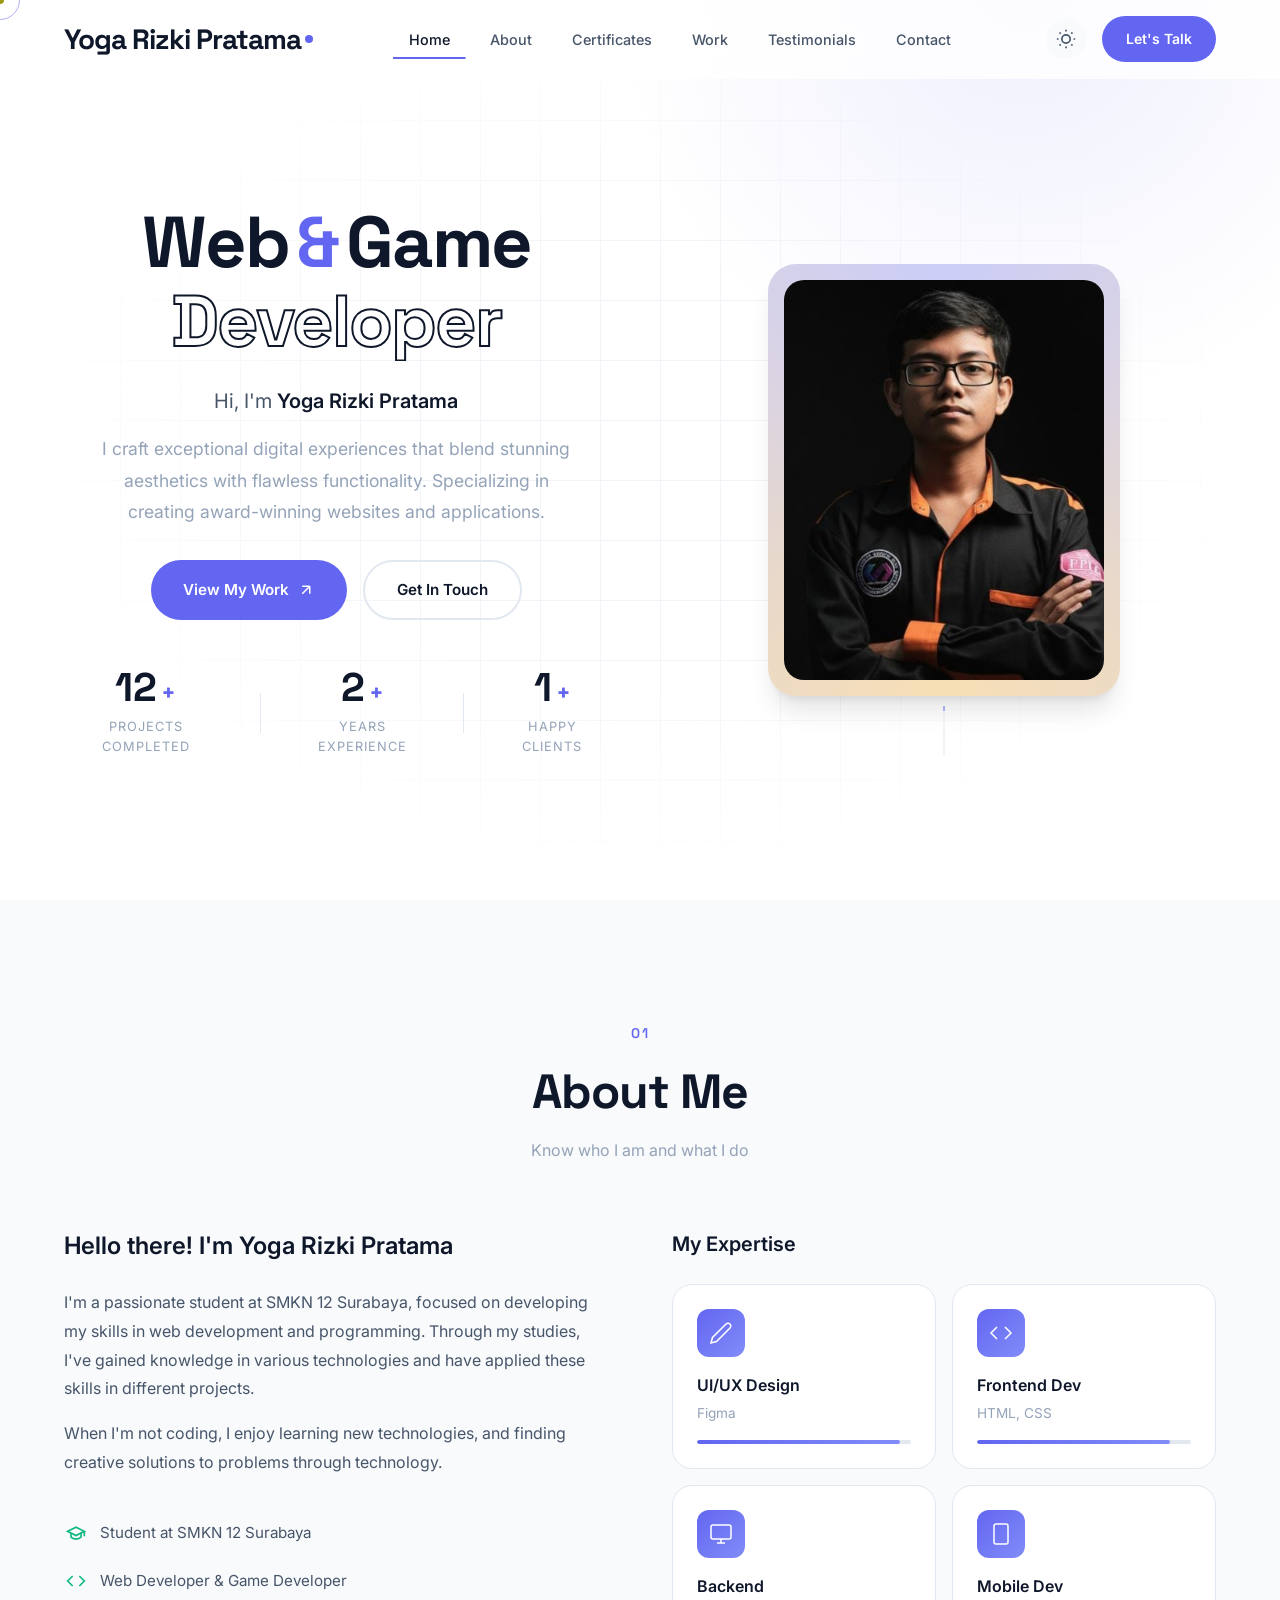
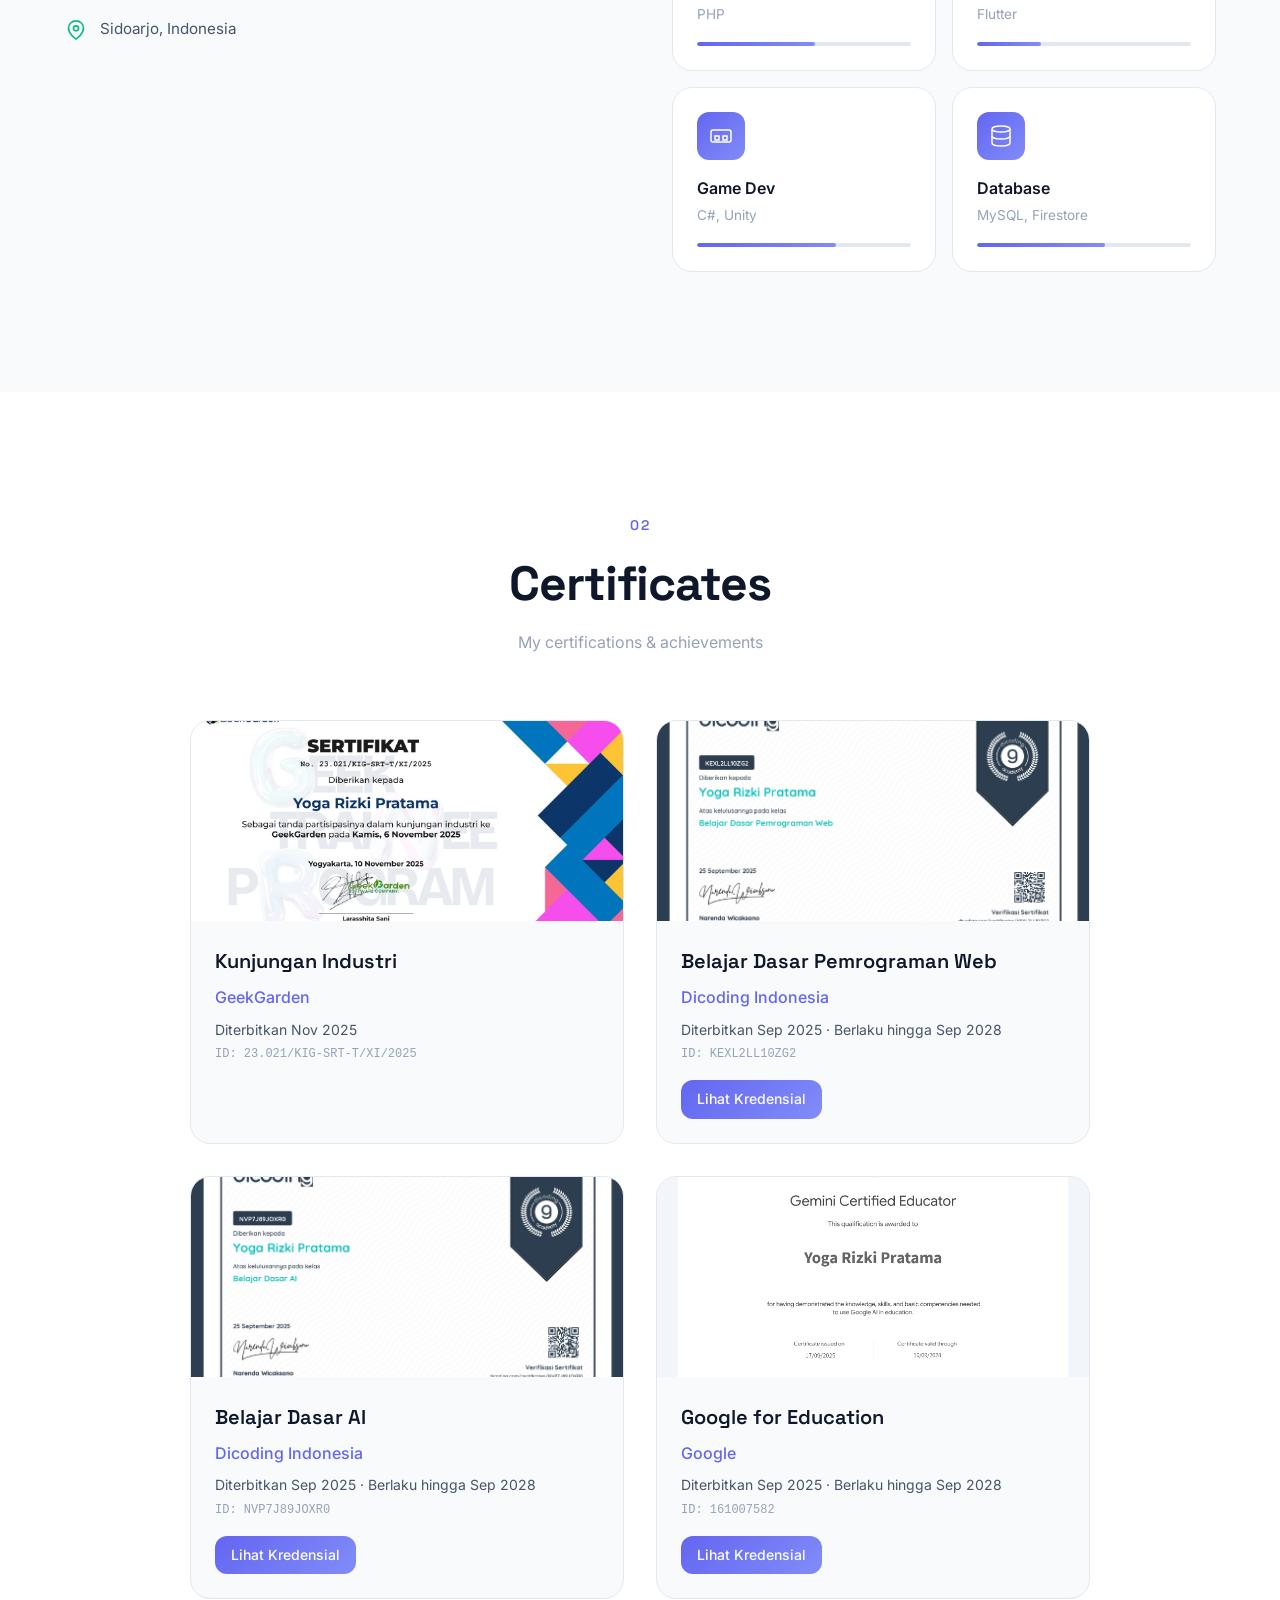
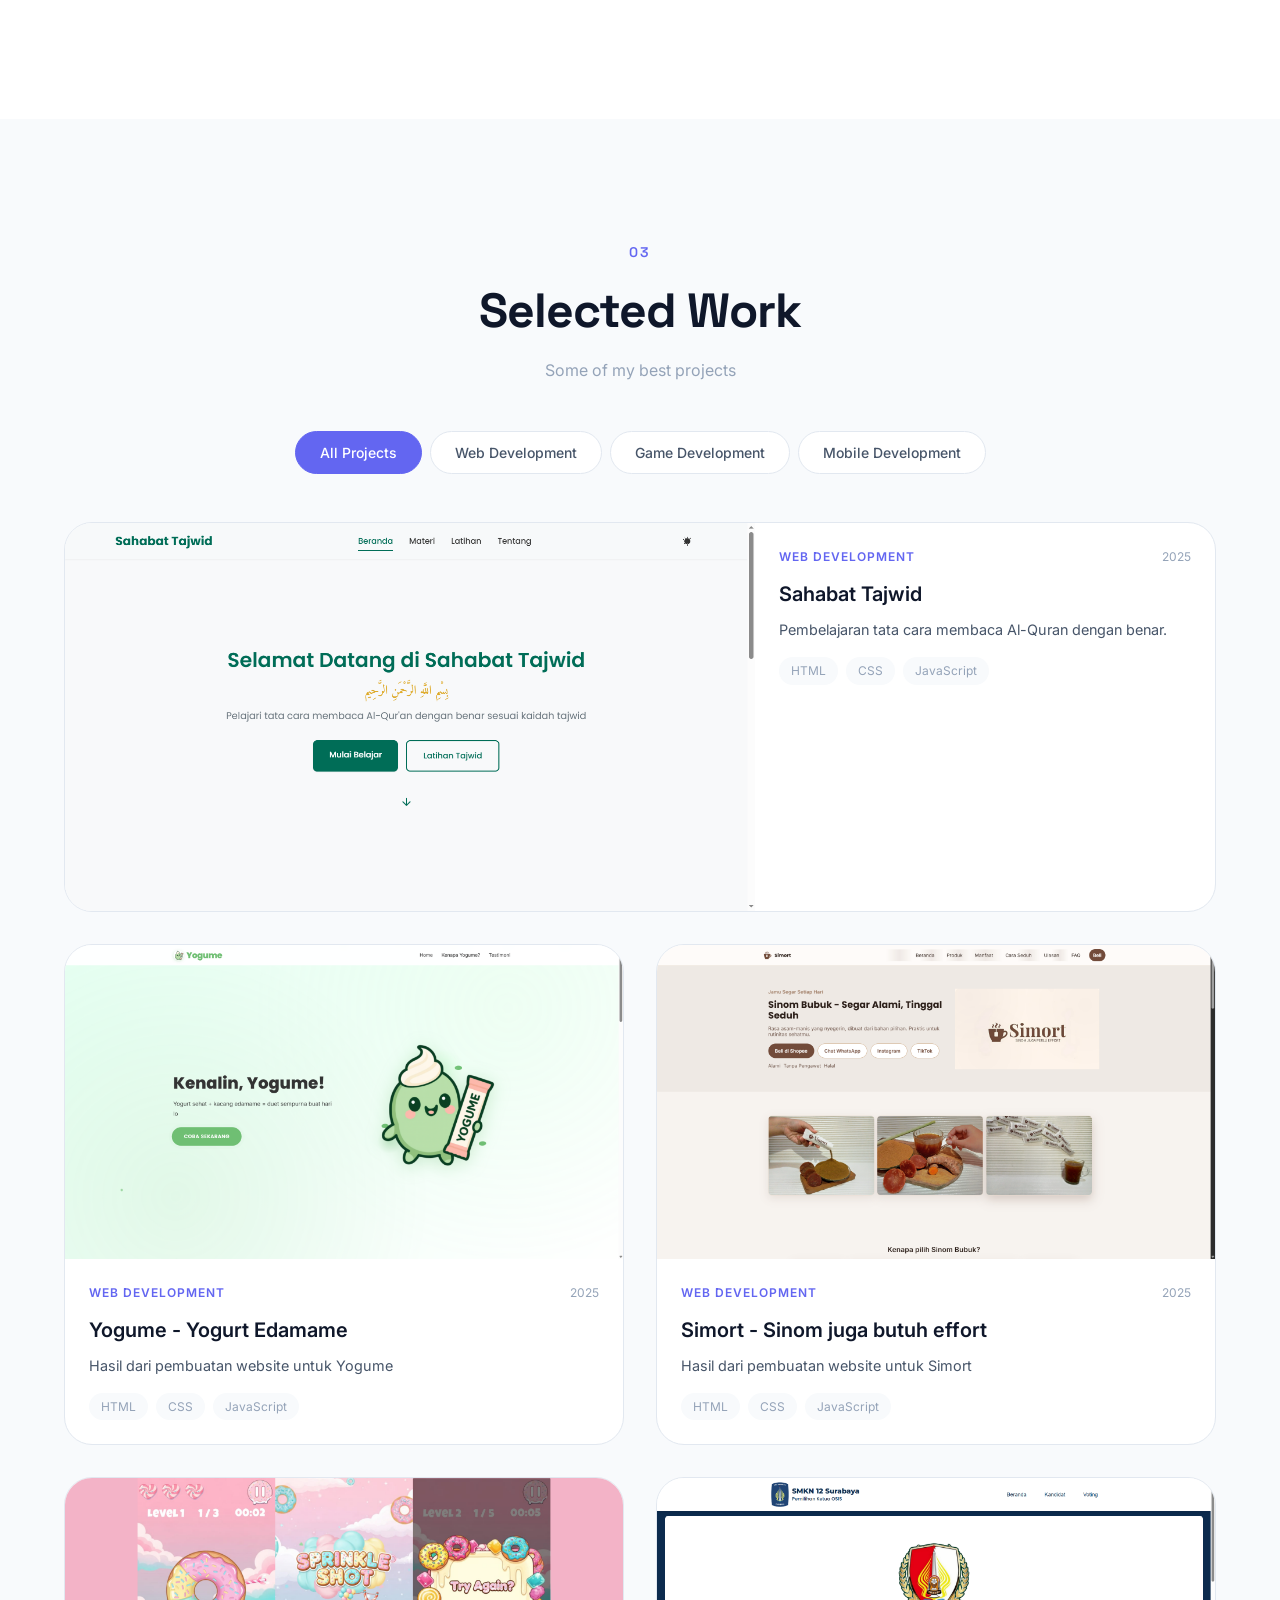
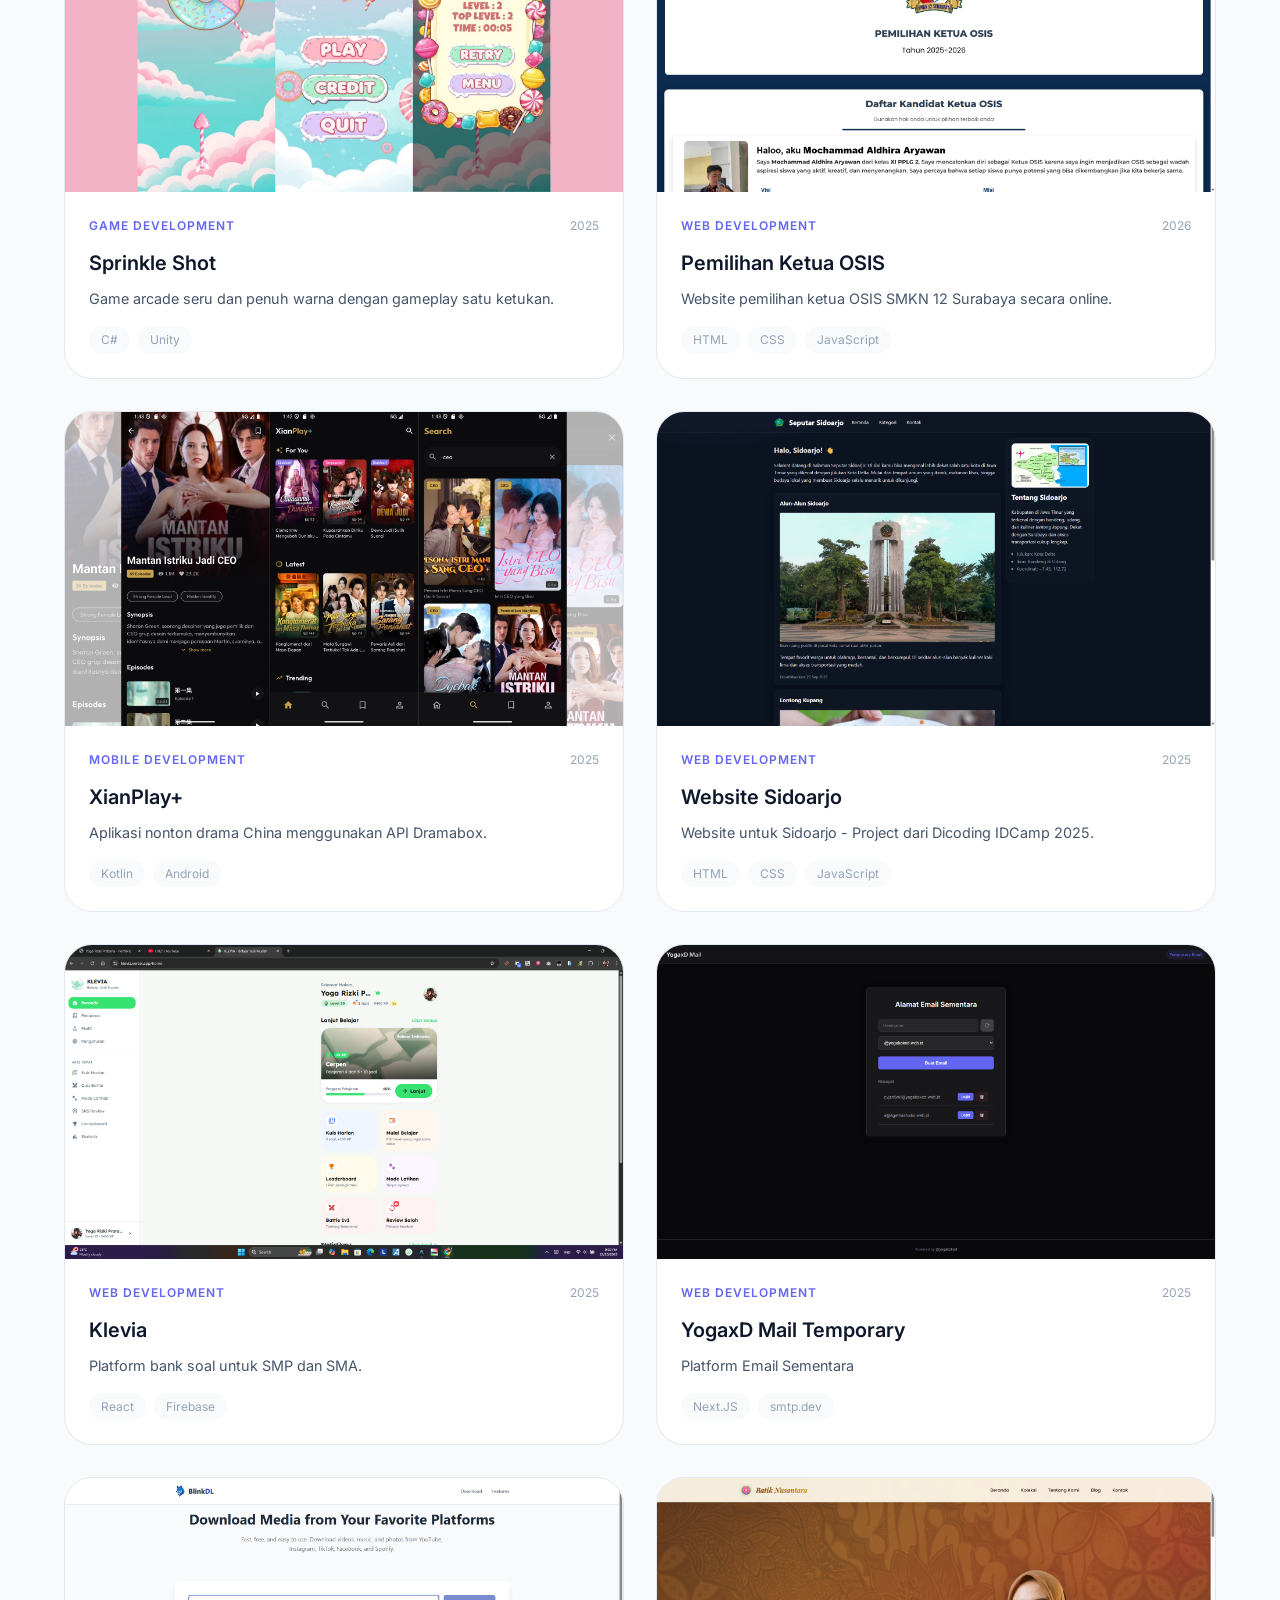
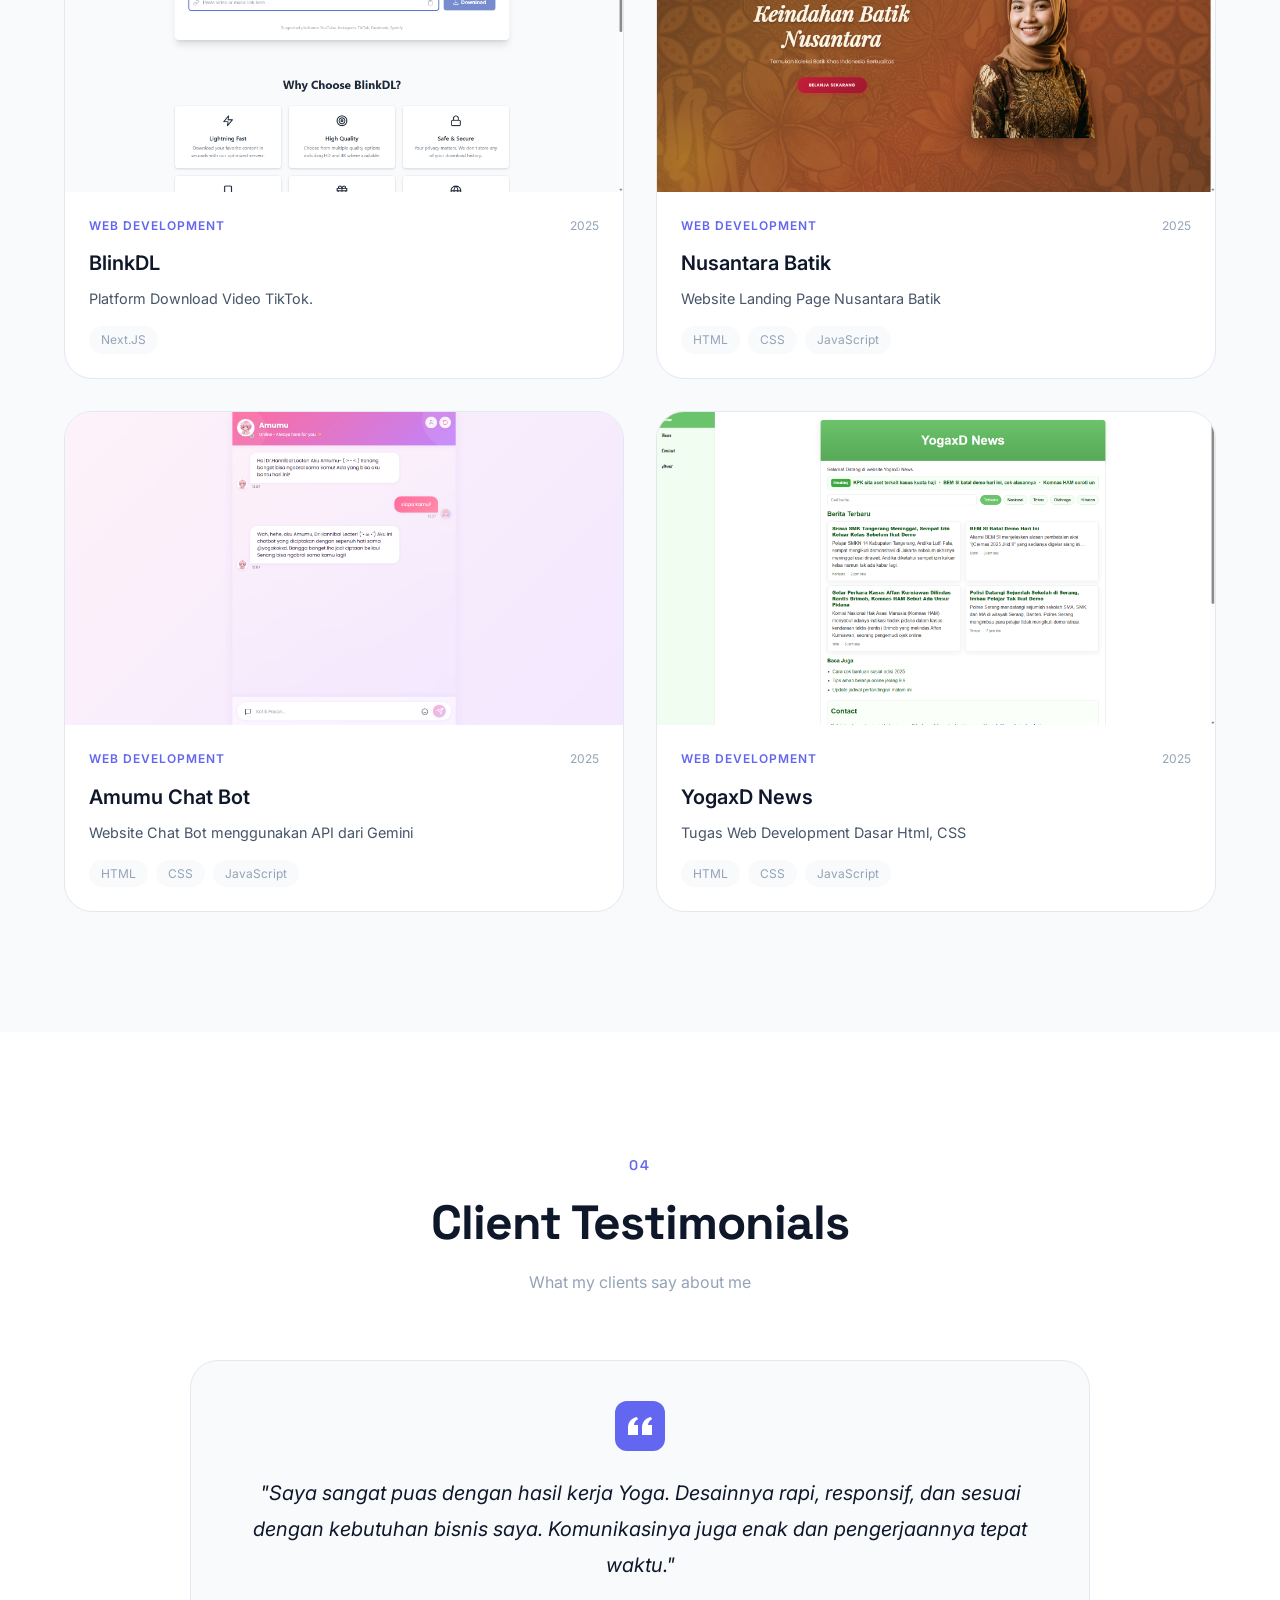
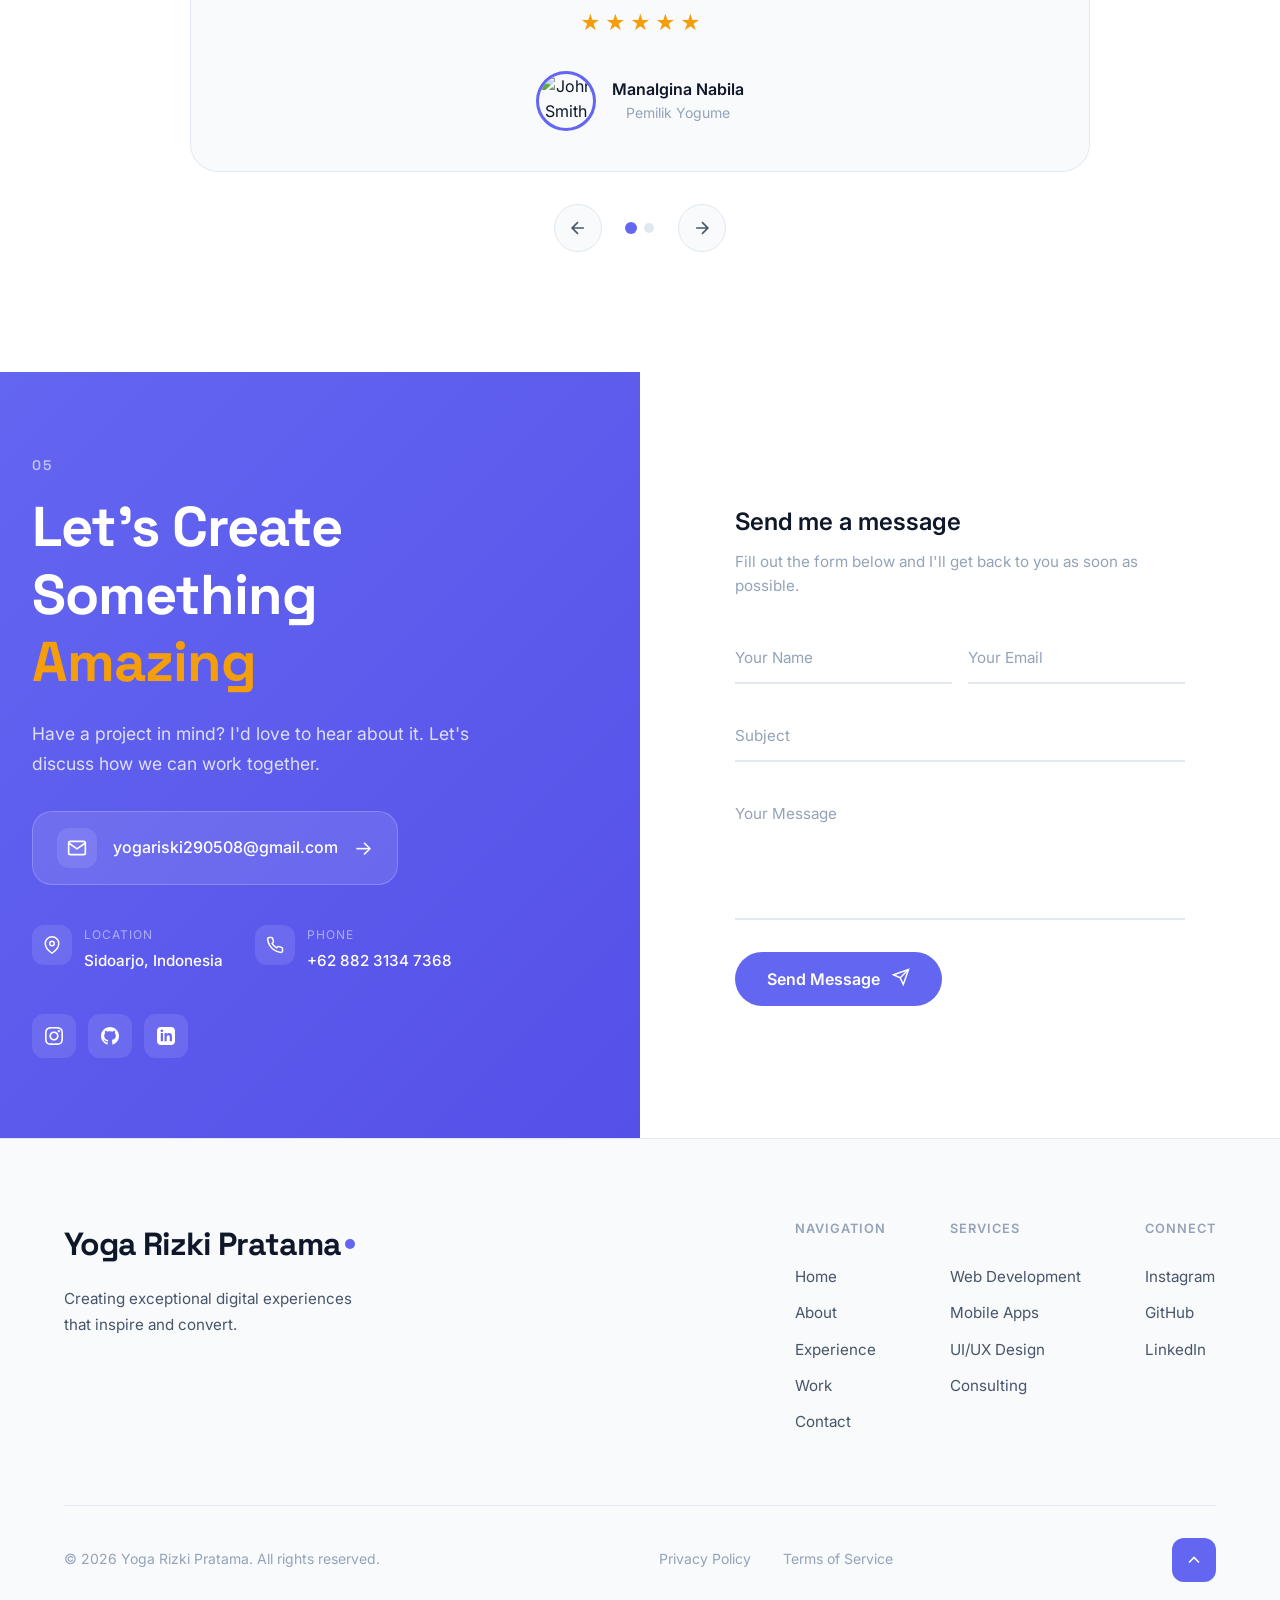
==== commit 587108c8: "feat: Introduce local `yogume.png` asset and apply responsive styling to the hero section." ====
--- a/index.html
+++ b/index.html
@@ -577,7 +577,7 @@
                 </article>
                 <article class="project-card" data-category="web">
                     <div class="project-image">
-                        <img src="https://www.yogakokxd.web.id/img/yogume.png" alt="Yogume">
+                        <img src="yogume.png" alt="Yogume">
                         <div class="project-overlay">
                             <a href="https://yogume.vercel.app/" class="project-btn">
                                 <svg viewBox="0 0 24 24" fill="none" stroke="currentColor" stroke-width="2">
--- a/style.css
+++ b/style.css
@@ -2261,6 +2261,15 @@
         height: 320px;
     }
 
+    .hero-slider {
+        width: 260px;
+        height: 320px;
+    }
+
+    .hero-image-frame {
+        padding: 0.75rem;
+    }
+
     .hero-stats {
         flex-direction: column;
         gap: 1.5rem;
@@ -2325,6 +2334,29 @@
 
     .filter-btn {
         width: 100%;
+    }
+
+    .hero-image {
+        width: 220px;
+        height: 280px;
+    }
+
+    .hero-slider {
+        width: 220px;
+        height: 280px;
+    }
+
+    .hero-image-frame {
+        padding: 0.5rem;
+    }
+
+    .slider-dots {
+        bottom: -25px;
+    }
+
+    .slider-dots .dot {
+        width: 10px;
+        height: 10px;
     }
 }
 
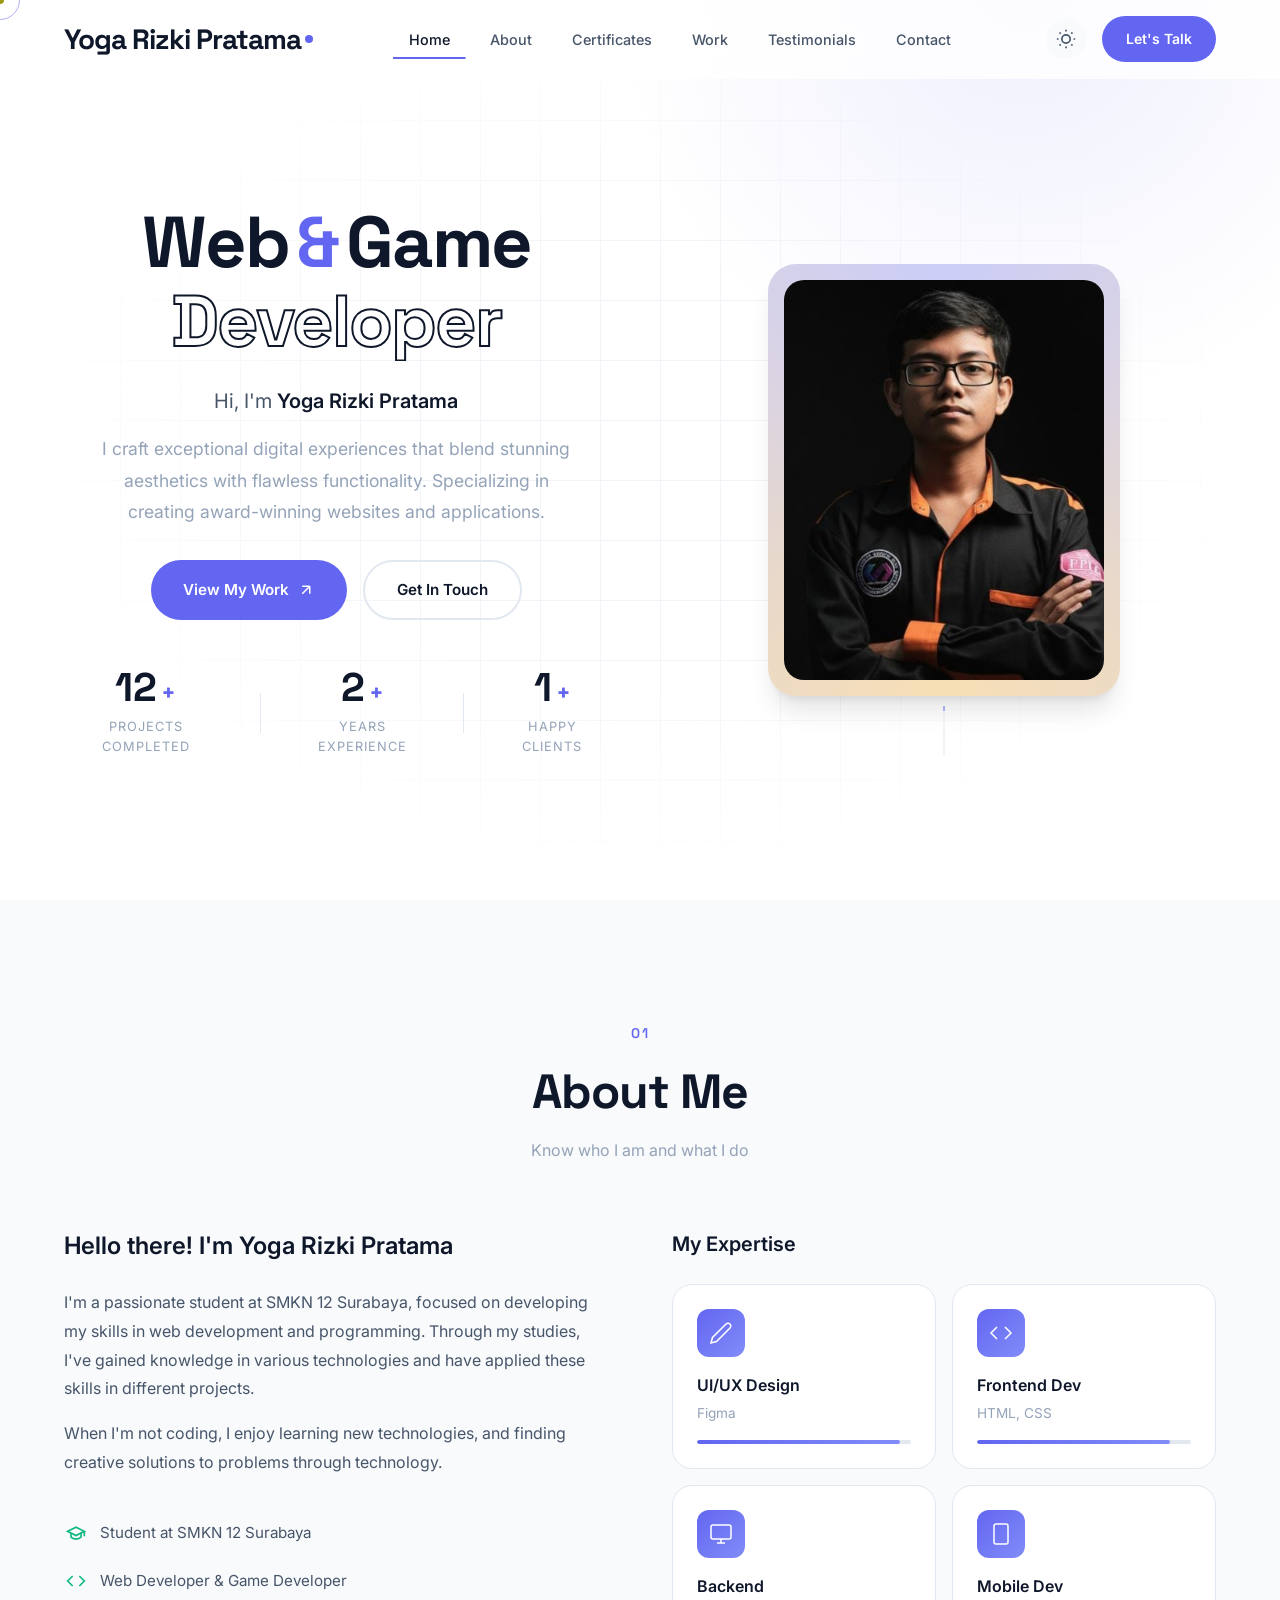
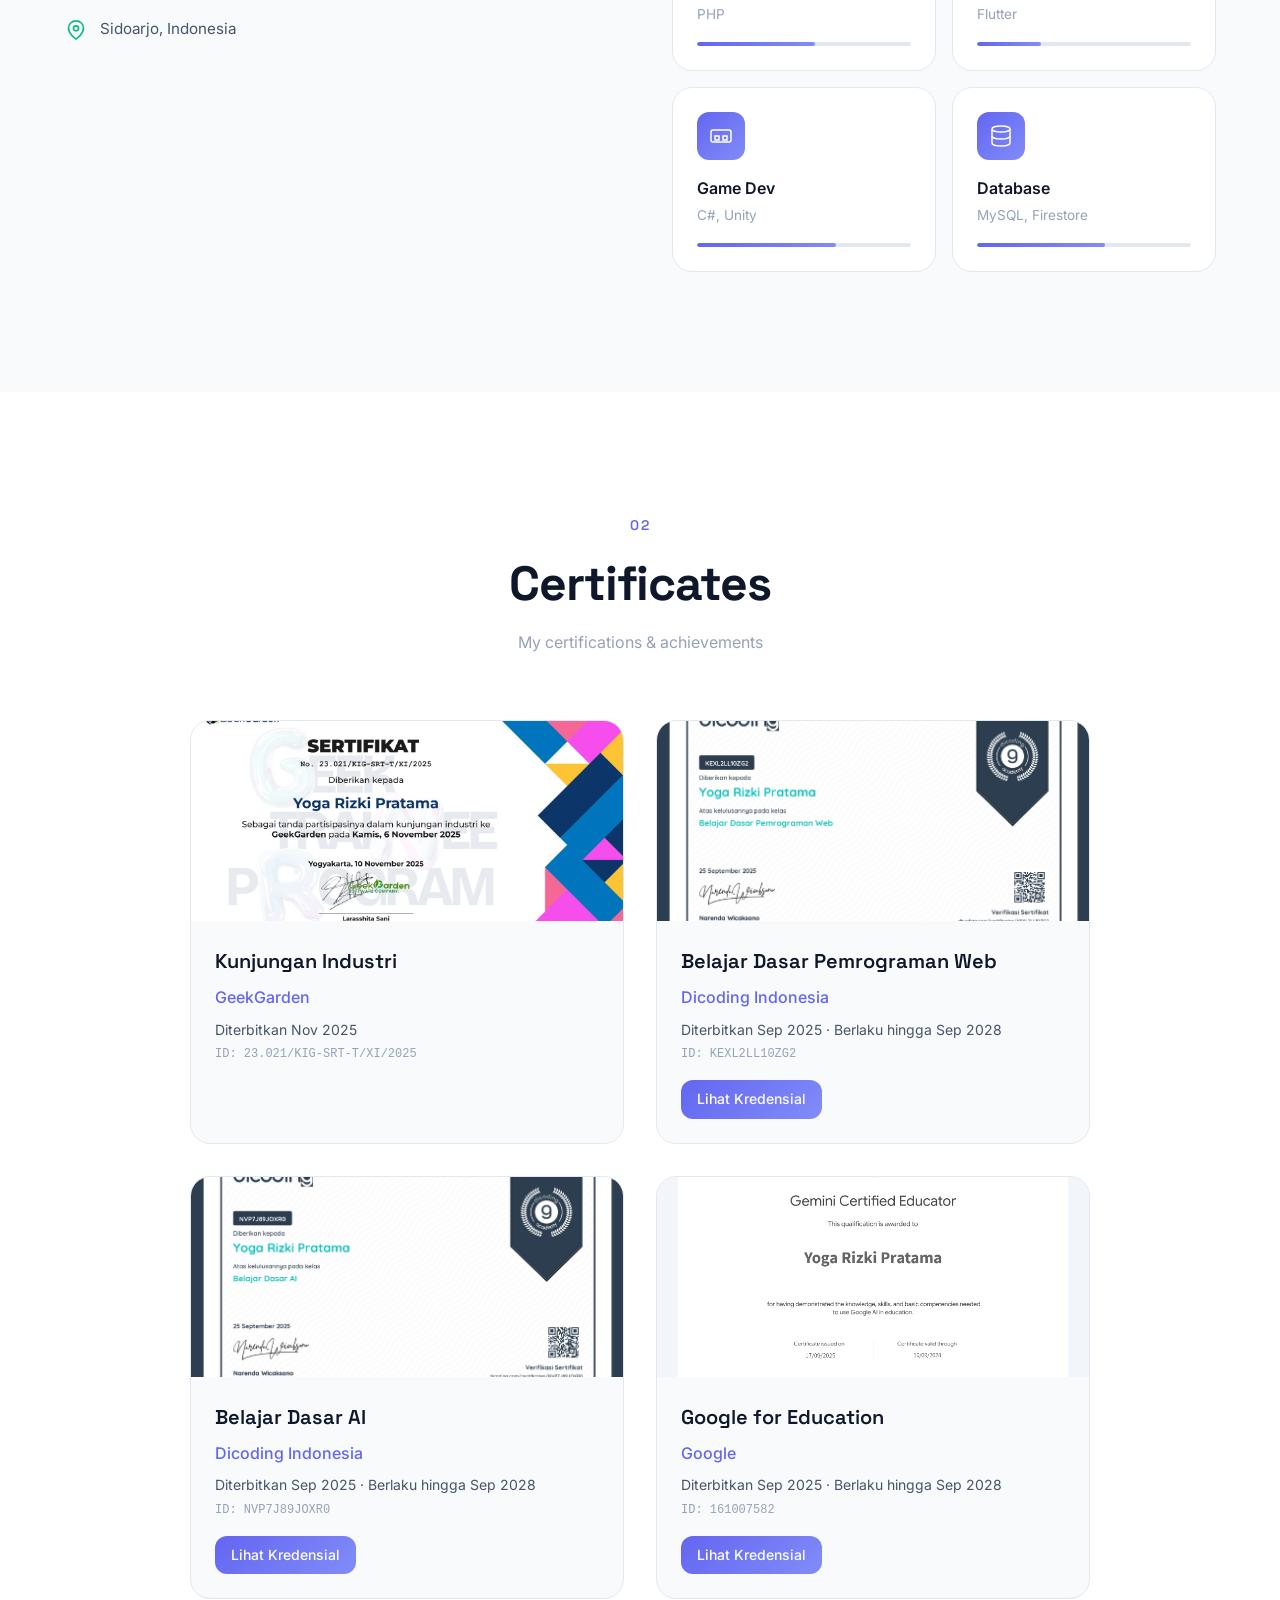
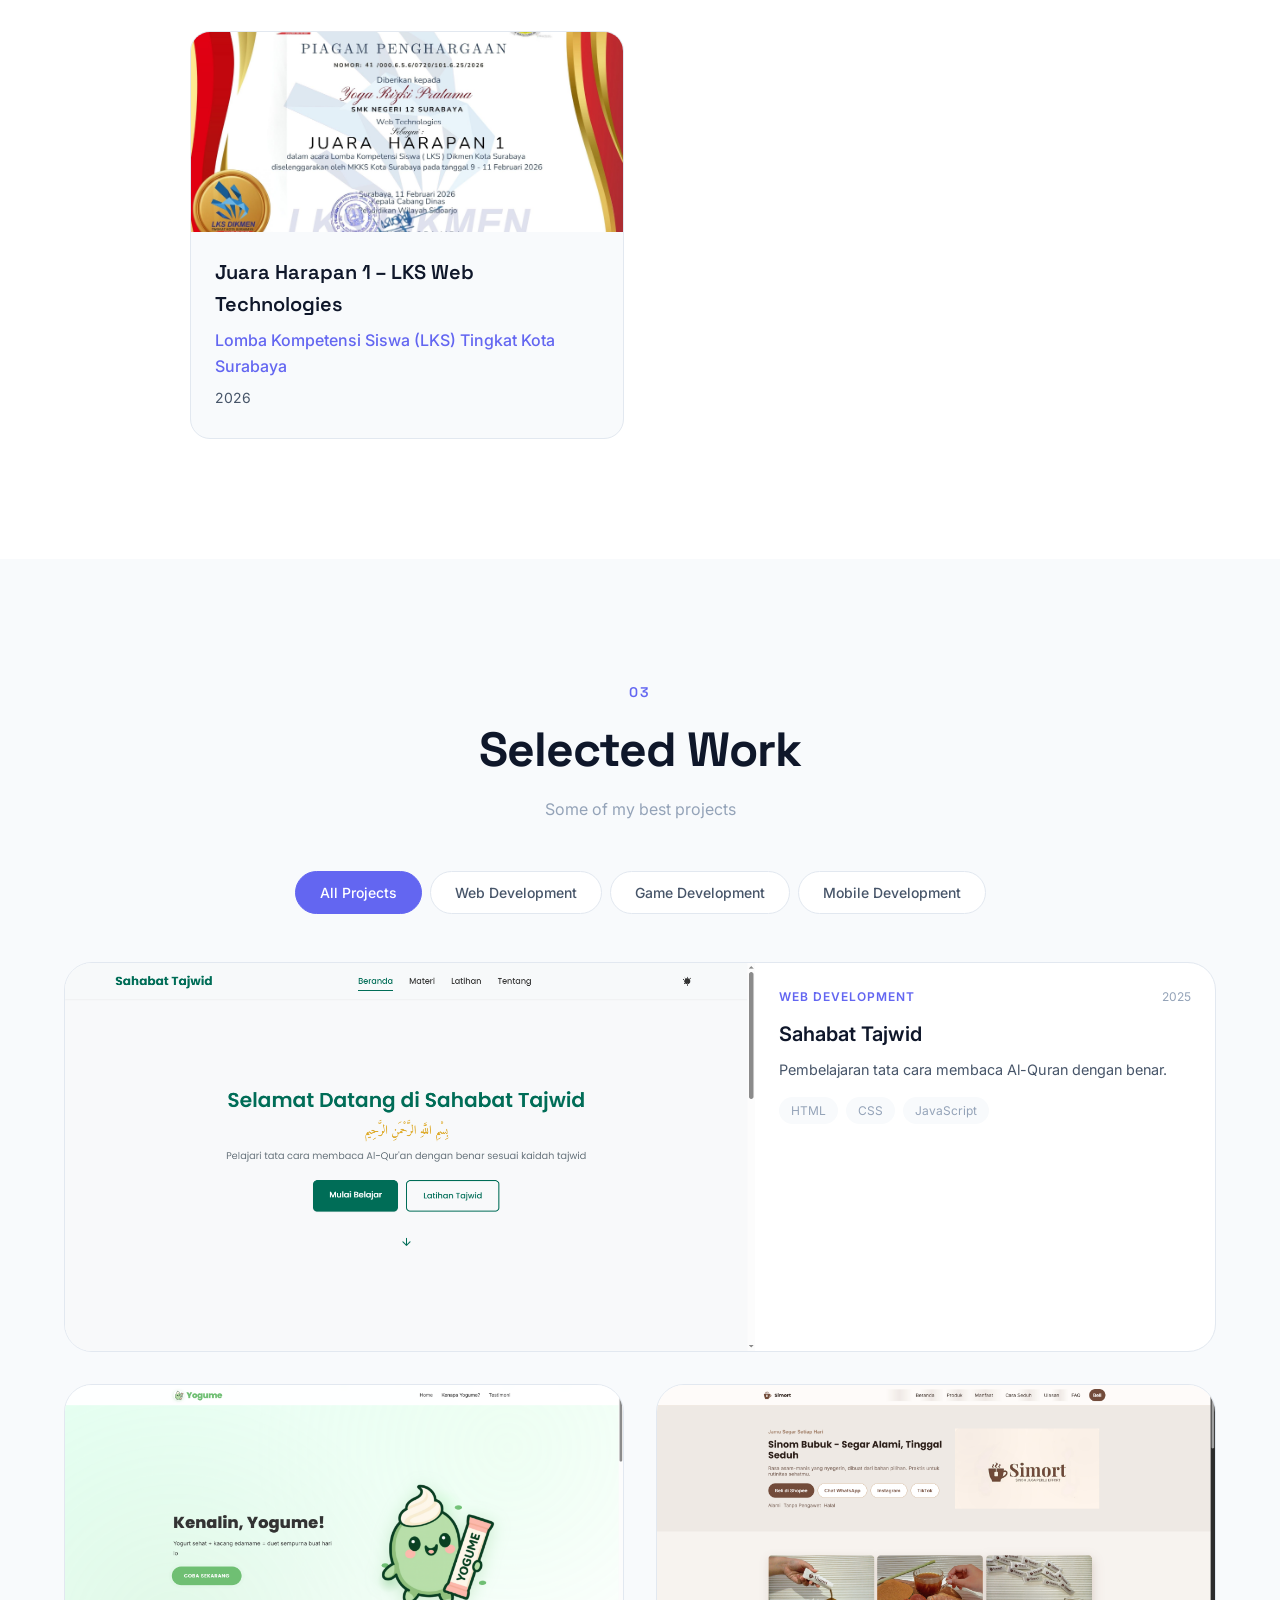
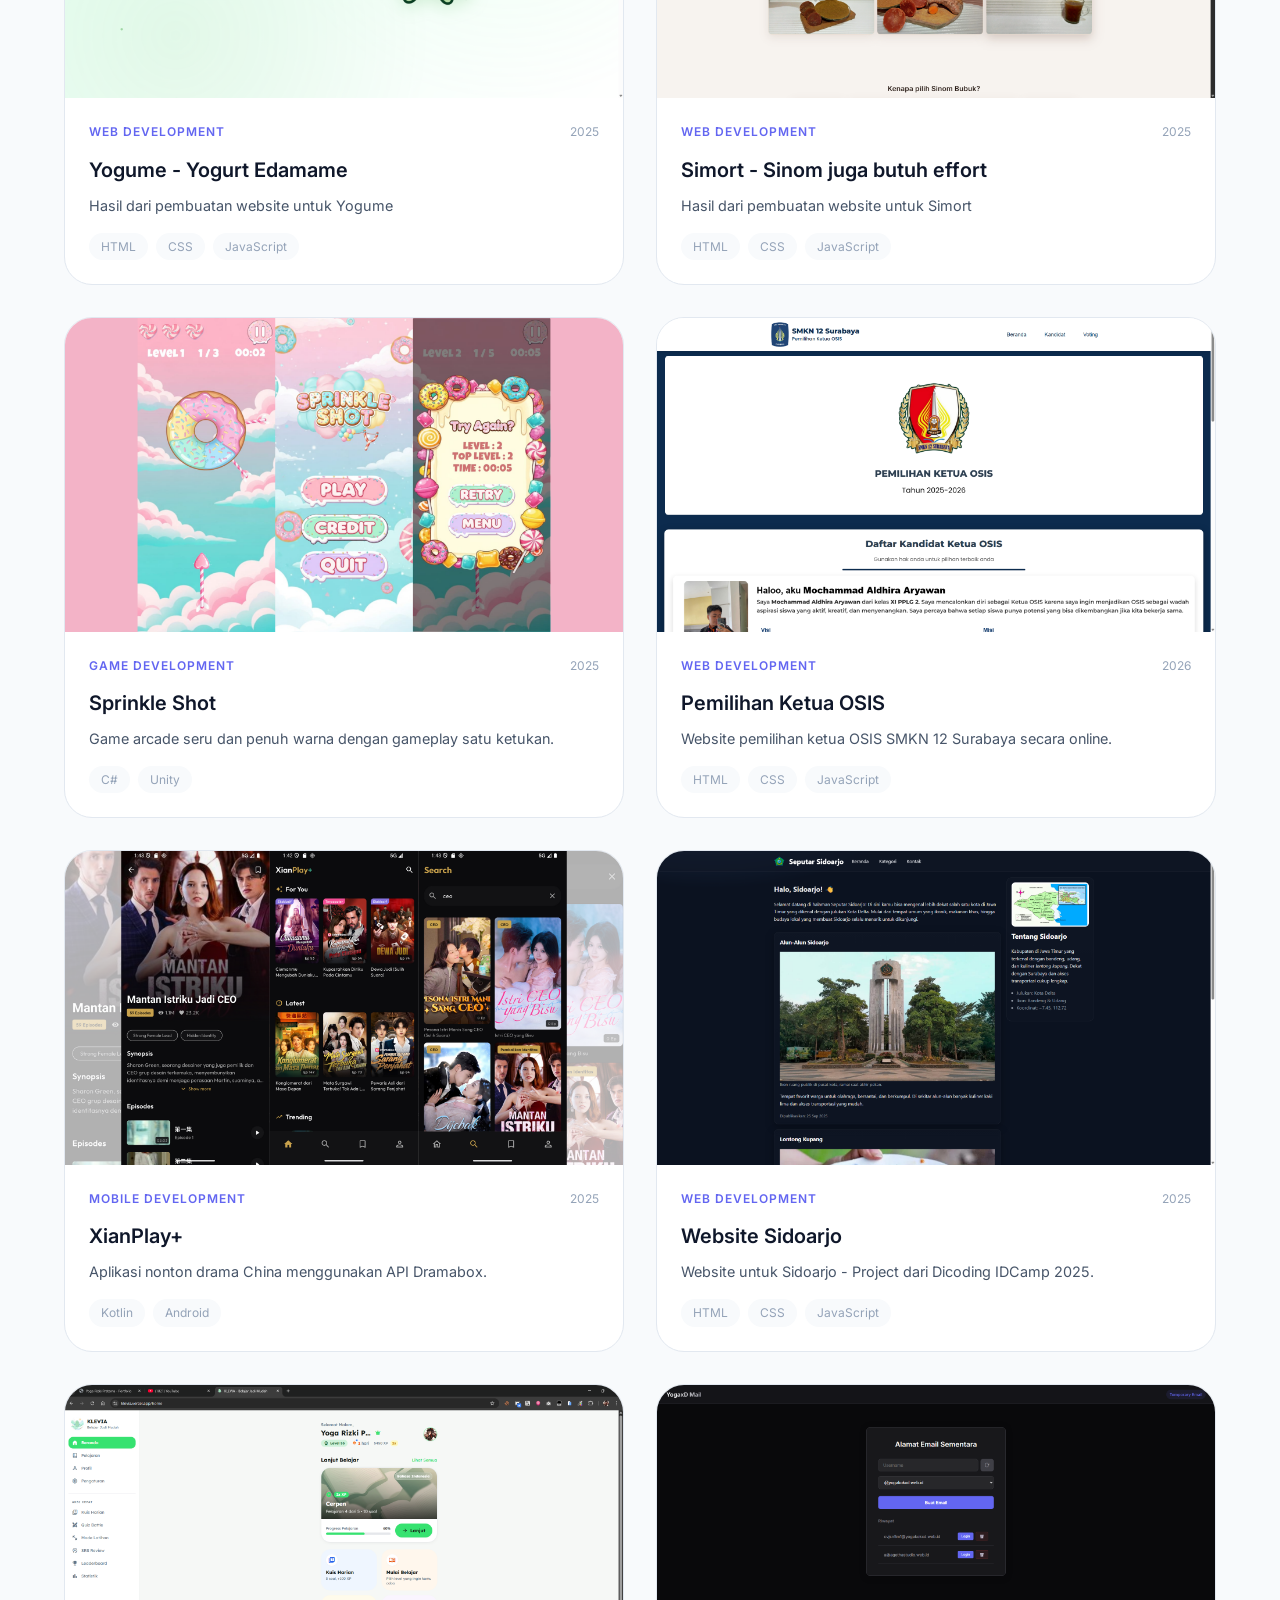
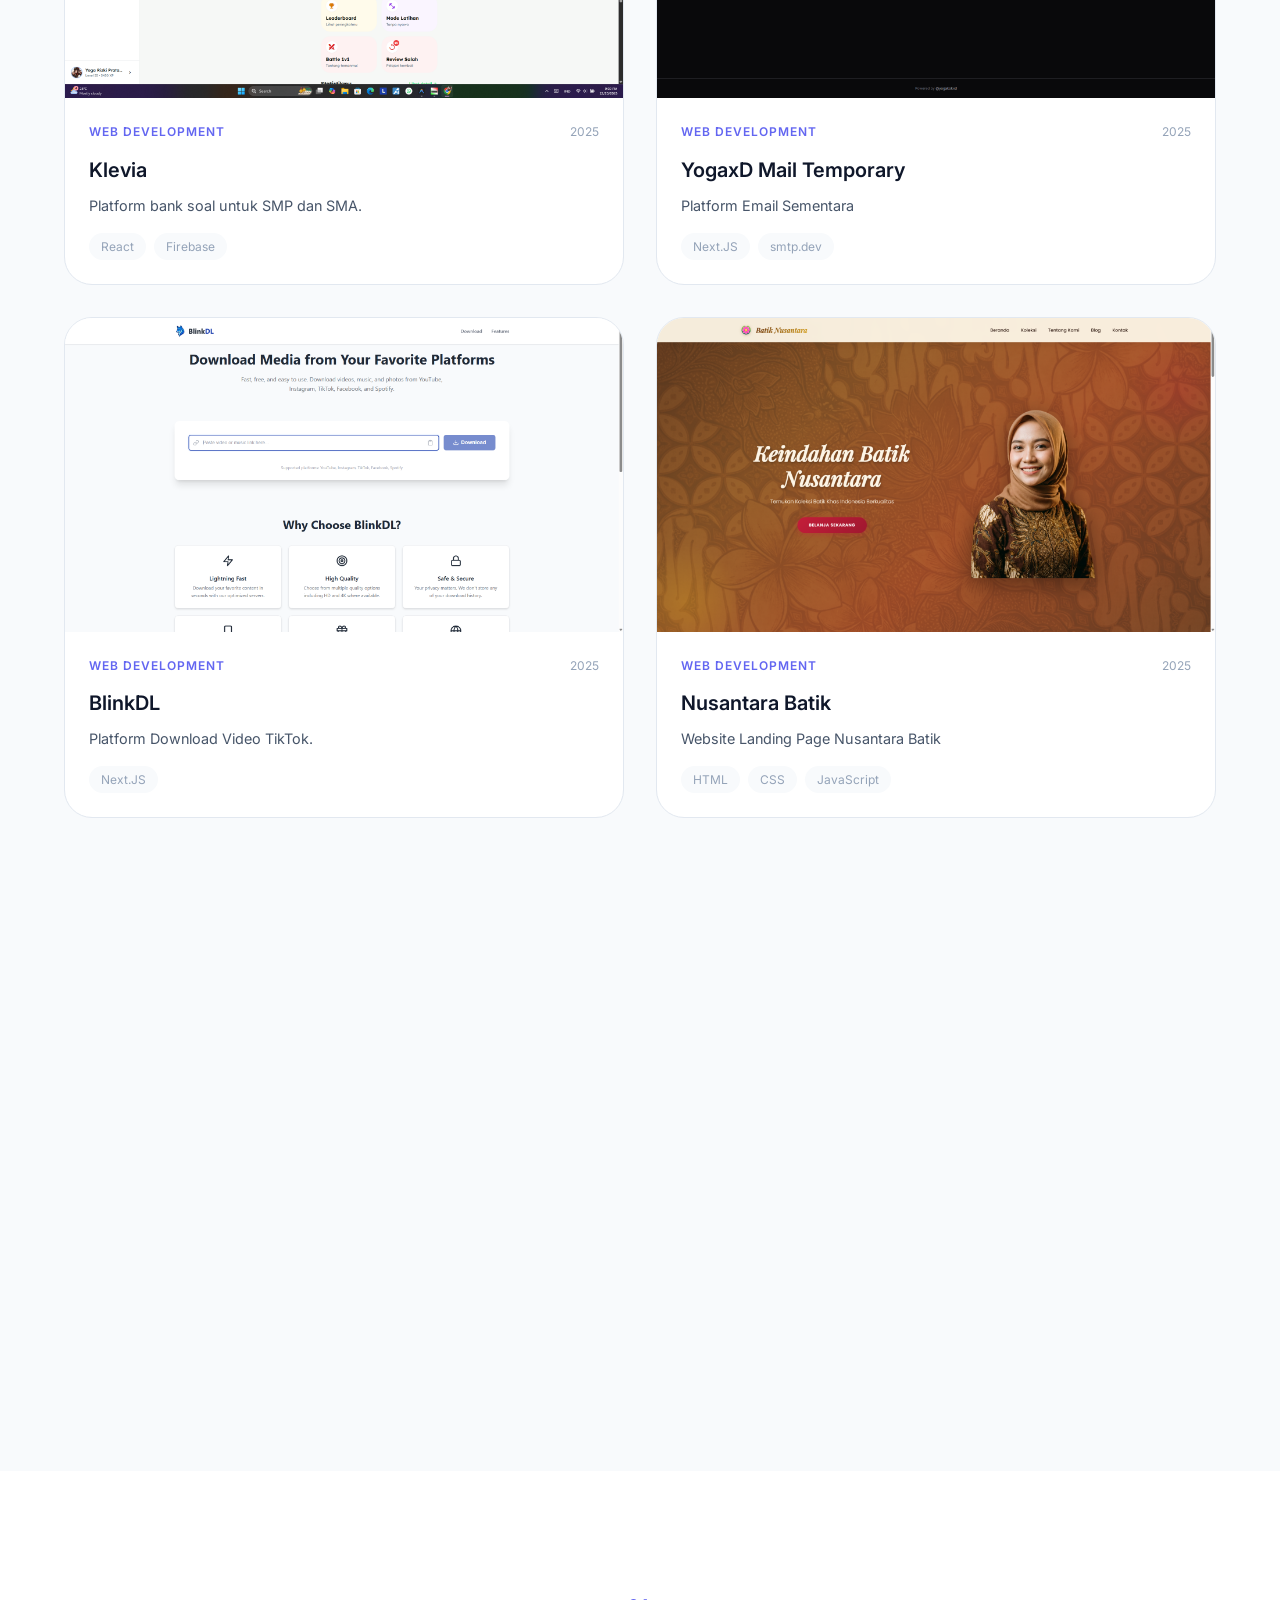
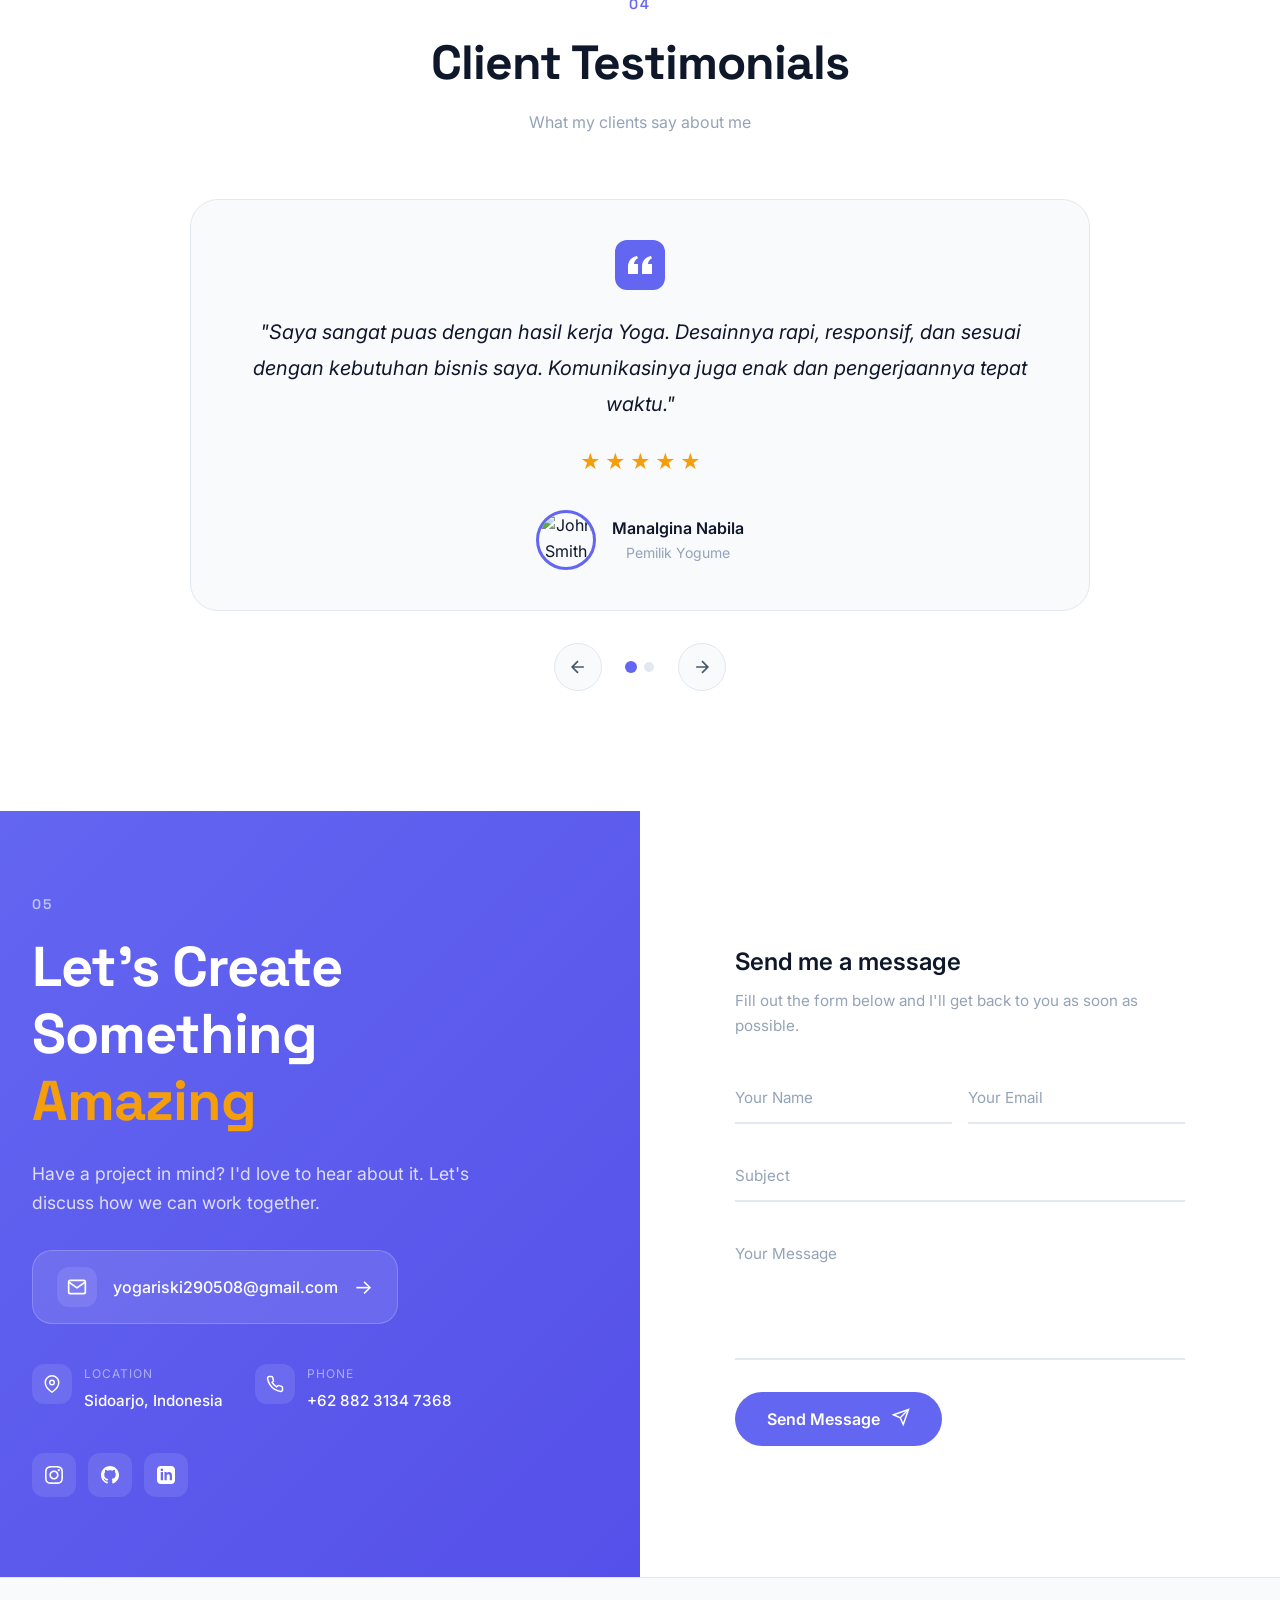
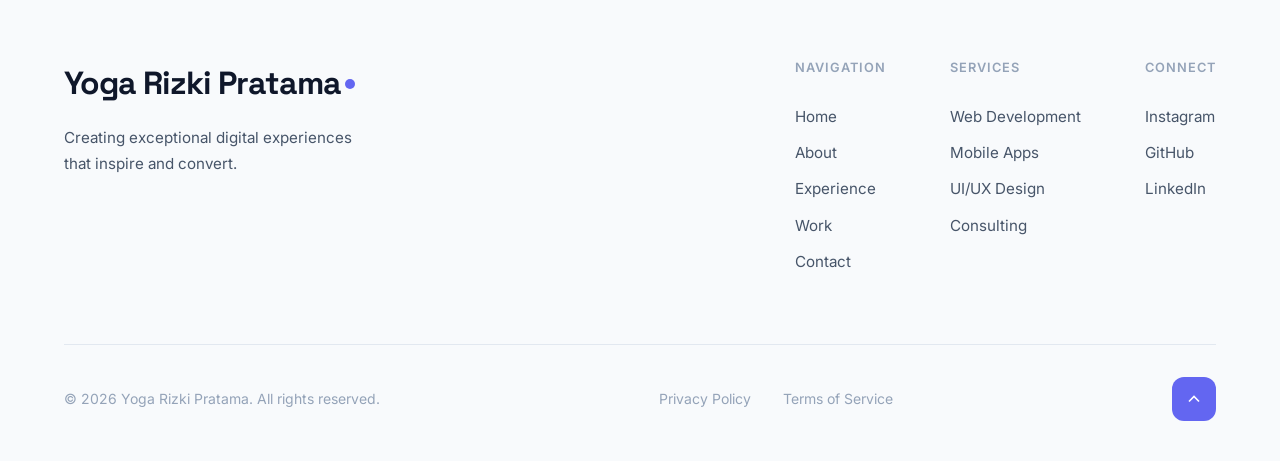
==== commit 27d6acbb: "tambah sertif" ====
--- a/index.html
+++ b/index.html
@@ -529,6 +529,16 @@
                             class="certificate-link">Lihat Kredensial</a>
                     </div>
                 </div>
+                <div class="certificate-card">
+                    <div class="certificate-image">
+                        <img src="PiagLKS (41).jpg" alt="Piagam LKS Kota Surabaya">
+                    </div>
+                    <div class="certificate-info">
+                        <h3 class="certificate-title">Juara Harapan 1 – LKS Web Technologies</h3>
+                        <p class="certificate-issuer">Lomba Kompetensi Siswa (LKS) Tingkat Kota Surabaya</p>
+                        <p class="certificate-date">2026</p>
+                    </div>
+                </div>
             </div>
         </div>
     </section>
